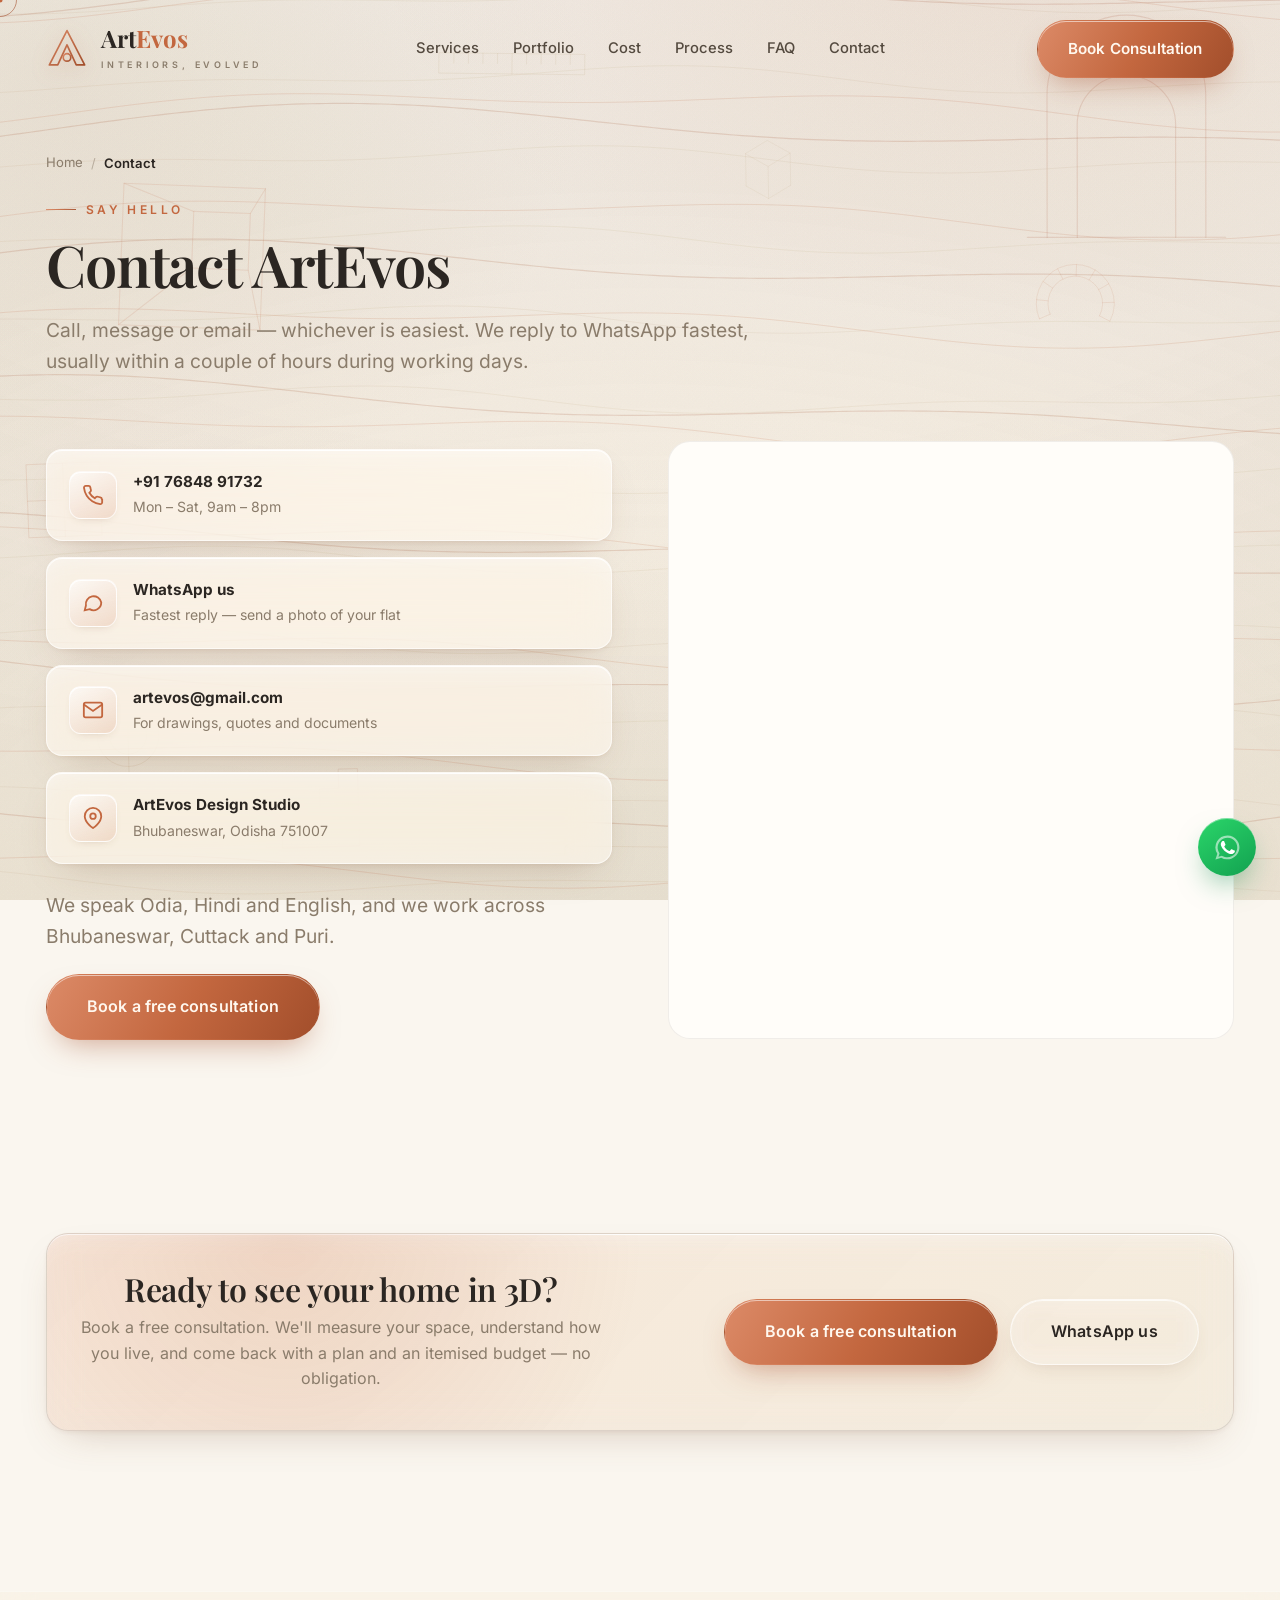
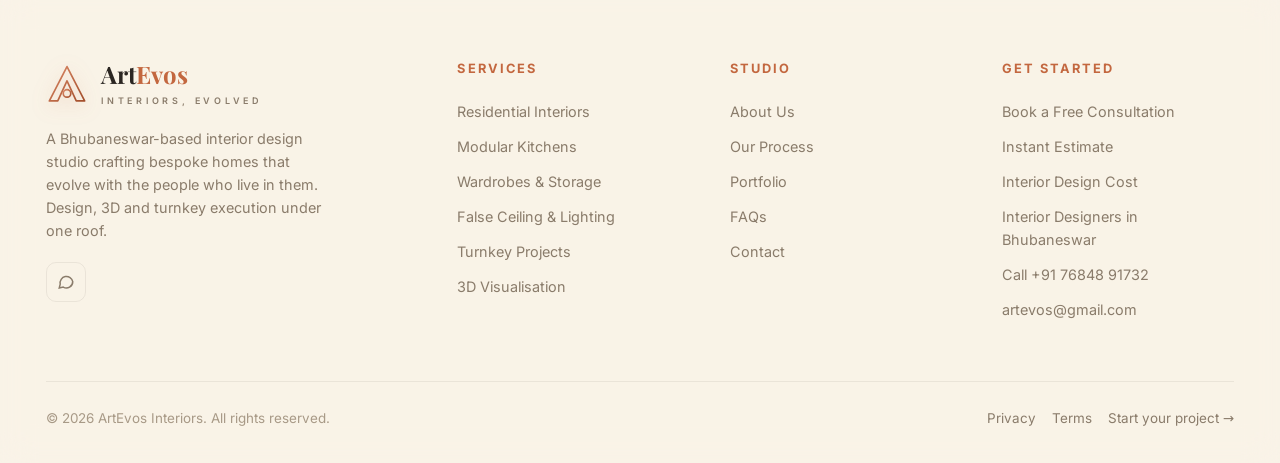
==== contact/index.html @ 8aae6be0 "ArtEvos website: launch-ready static site Co-Authored-By: Claude Opus 5.5 <noreply@anthropic.com>  C" ====
<!DOCTYPE html>
<html lang="en-IN">
<head>
<meta charset="UTF-8">
<meta name="viewport" content="width=device-width, initial-scale=1, viewport-fit=cover">
<meta http-equiv="Content-Security-Policy" content="default-src 'self'; base-uri 'none'; object-src 'none'; img-src 'self' data:; font-src 'self'; style-src 'self' 'unsafe-inline'; script-src 'self' 'sha256-GUVb+0FtruoTH02MF4sUEbDVp2tnsq3KjKb93J9aghs='; connect-src 'self' https:; frame-src https://www.openstreetmap.org; form-action 'self' https://wa.me; upgrade-insecure-requests;">
<meta name="referrer" content="strict-origin-when-cross-origin">
<title>Contact ArtEvos | Interior Designers in Bhubaneswar</title>
<meta name="description" content="Call +91 76848 91732, WhatsApp or email artevos@gmail.com. ArtEvos Interiors, Bhubaneswar — free consultation for home interiors.">
<link rel="canonical" href="https://artevos.in/contact/">
<meta name="robots" content="index,follow,max-image-preview:large,max-snippet:-1,max-video-preview:-1">
<meta name="theme-color" content="#faf6ef">
<meta name="author" content="ArtEvos Interiors">
<meta name="geo.region" content="IN-OR">
<meta name="geo.placename" content="Bhubaneswar">
<meta name="geo.position" content="20.2961;85.8245">
<meta name="ICBM" content="20.2961, 85.8245">
<meta property="og:type" content="website">
<meta property="og:site_name" content="ArtEvos Interiors">
<meta property="og:locale" content="en_IN">
<meta property="og:url" content="https://artevos.in/contact/">
<meta property="og:title" content="Contact ArtEvos Interiors">
<meta property="og:description" content="Call +91 76848 91732, WhatsApp or email artevos@gmail.com. ArtEvos Interiors, Bhubaneswar — free consultation for home interiors.">
<meta property="og:image" content="https://artevos.in/assets/img/og-artevos.jpg">
<meta property="og:image:width" content="1200">
<meta property="og:image:height" content="630">
<meta property="og:image:alt" content="ArtEvos Interiors — interior design in Bhubaneswar">
<meta name="twitter:card" content="summary_large_image">
<meta name="twitter:title" content="Contact ArtEvos Interiors">
<meta name="twitter:description" content="Call +91 76848 91732, WhatsApp or email artevos@gmail.com. ArtEvos Interiors, Bhubaneswar — free consultation for home interiors.">
<meta name="twitter:image" content="https://artevos.in/assets/img/og-artevos.jpg">
<link rel="icon" href="/favicon.ico" sizes="32x32">
<link rel="icon" href="/favicon.svg" type="image/svg+xml">
<link rel="apple-touch-icon" href="/apple-touch-icon.png">
<link rel="manifest" href="/manifest.webmanifest">
<meta name="apple-mobile-web-app-capable" content="yes">
<meta name="mobile-web-app-capable" content="yes">
<meta name="apple-mobile-web-app-title" content="ArtEvos">
<meta name="format-detection" content="telephone=no">
<link rel="preload" href="/assets/fonts/inter-var.woff2" as="font" type="font/woff2" crossorigin>
<link rel="preload" href="/assets/fonts/playfair-var.woff2" as="font" type="font/woff2" crossorigin>
<link rel="stylesheet" href="/assets/css/site.css">
<script type="application/ld+json">{"@context":"https://schema.org","@graph":[{"@type":["InteriorDesigner","LocalBusiness","HomeAndConstructionBusiness"],"@id":"https://artevos.in/#studio","name":"ArtEvos Interiors","alternateName":"ArtEvos","url":"https://artevos.in/","description":"Interior design studio in Bhubaneswar offering full-home residential design, modular kitchens, wardrobes, false ceiling and lighting, photoreal 3D visualisation and turnkey execution.","image":"https://artevos.in/assets/img/og-artevos.jpg","logo":"https://artevos.in/assets/img/icon-512.png","telephone":"+917684891732","email":"artevos@gmail.com","priceRange":"₹₹","currenciesAccepted":"INR","address":{"@type":"PostalAddress","addressLocality":"Bhubaneswar","addressRegion":"Odisha","postalCode":"751007","addressCountry":"IN"},"geo":{"@type":"GeoCoordinates","latitude":"20.2961","longitude":"85.8245"},"openingHoursSpecification":[{"@type":"OpeningHoursSpecification","dayOfWeek":["Monday","Tuesday","Wednesday","Thursday","Friday","Saturday"],"opens":"09:00","closes":"20:00"}],"areaServed":[{"@type":"City","name":"Bhubaneswar"},{"@type":"City","name":"Cuttack"},{"@type":"City","name":"Puri"},{"@type":"State","name":"Odisha"}],"knowsLanguage":["en","hi","or"],"hasOfferCatalog":{"@type":"OfferCatalog","name":"Interior design services","itemListElement":[{"@type":"Offer","itemOffered":{"@type":"Service","name":"Residential Interiors","url":"https://artevos.in/services/residential-interior-design/"}},{"@type":"Offer","itemOffered":{"@type":"Service","name":"Modular Kitchens","url":"https://artevos.in/services/modular-kitchen-design/"}},{"@type":"Offer","itemOffered":{"@type":"Service","name":"Wardrobes & Storage","url":"https://artevos.in/services/wardrobe-and-storage-design/"}},{"@type":"Offer","itemOffered":{"@type":"Service","name":"False Ceiling & Lighting","url":"https://artevos.in/services/false-ceiling-and-lighting/"}},{"@type":"Offer","itemOffered":{"@type":"Service","name":"Turnkey Projects","url":"https://artevos.in/services/turnkey-interior-projects/"}},{"@type":"Offer","itemOffered":{"@type":"Service","name":"3D Visualisation","url":"https://artevos.in/services/3d-interior-visualisation/"}}]}},{"@type":"WebSite","@id":"https://artevos.in/#website","url":"https://artevos.in/","name":"ArtEvos Interiors","inLanguage":"en-IN","publisher":{"@id":"https://artevos.in/#studio"}},{"@type":"BreadcrumbList","itemListElement":[{"@type":"ListItem","position":1,"name":"Home","item":"https://artevos.in/"},{"@type":"ListItem","position":2,"name":"Contact"}]},{"@type":"ContactPage","url":"https://artevos.in/contact/","about":{"@id":"https://artevos.in/#studio"}}]}</script>
</head>
<body>
<a class="skip-link" href="#main">Skip to content</a>
<div class="bg-field"></div>
<canvas class="bg-canvas" id="bgfx" aria-hidden="true"></canvas>
<div class="bg-grain"></div>
<div class="bg-vignette" aria-hidden="true"></div>

<div class="preload" id="preload">
  <svg class="mono" viewBox="0 0 100 100" fill="none" aria-hidden="true">
    <defs><linearGradient id="plg" x1="0" y1="0" x2="1" y2="1"><stop offset="0" stop-color="#dc8a67"/><stop offset="1" stop-color="#a24e2b"/></linearGradient></defs>
    <path d="M50 6 L92 88 H72 L50 40 L28 88 H8 Z" stroke="url(#plg)" stroke-width="3" stroke-linejoin="round"/>
    <circle cx="50" cy="70" r="9" stroke="url(#plg)" stroke-width="3"/>
  </svg>
  <div class="pl-word">ArtEvos</div>
</div>

<div class="progress" id="progress"></div>
<div class="cursor" id="cursor"></div>
<div class="cursor-dot" id="cursorDot"></div>

<header class="nav" id="nav">
  <div class="container nav-inner">
    <a href="/" class="brand" aria-label="ArtEvos Interiors — home">
      <svg class="mono" viewBox="0 0 100 100" fill="none" aria-hidden="true"><defs><linearGradient id="blg" x1="0" y1="0" x2="1" y2="1"><stop offset="0" stop-color="#dc8a67"/><stop offset="1" stop-color="#a24e2b"/></linearGradient></defs><path d="M50 6 L92 88 H72 L50 40 L28 88 H8 Z" stroke="url(#blg)" stroke-width="4" stroke-linejoin="round"/><circle cx="50" cy="70" r="9" stroke="url(#blg)" stroke-width="4"/></svg>
      <span><span class="brand-name">Art<b>Evos</b></span><span class="brand-sub">Interiors, Evolved</span></span>
    </a>
    <nav class="nav-links" aria-label="Primary"><a href="/#services">Services</a><a href="/#portfolio">Portfolio</a><a href="/interior-design-cost-in-bhubaneswar/">Cost</a><a href="/#process">Process</a><a href="/#faq">FAQ</a><a href="/contact/">Contact</a></nav>
    <div class="nav-cta">
      <a href="/#booking" class="btn btn-gold" data-cursor>Book Consultation</a>
      <button class="burger" id="burger" aria-label="Open menu" aria-controls="mobileMenu" aria-expanded="false"><span></span><span></span><span></span></button>
    </div>
  </div>
</header>

<div class="mobile-menu" id="mobileMenu" aria-hidden="true">
  <a href="/#services">Services</a><a href="/#portfolio">Portfolio</a><a href="/interior-design-cost-in-bhubaneswar/">Cost</a><a href="/#process">Process</a><a href="/#faq">FAQ</a><a href="/contact/">Contact</a>
  <a href="/#booking" class="btn btn-gold">Book Consultation</a>
</div>

<main id="main">
<section class="page-hero">
  <div class="container">
    <nav class="crumbs" aria-label="Breadcrumb"><a href="/">Home</a><span class="sep" aria-hidden="true">/</span><span aria-current="page">Contact</span></nav>
    <span class="eyebrow">Say hello</span>
    <h1>Contact ArtEvos</h1>
    <p class="lead">Call, message or email — whichever is easiest. We reply to WhatsApp fastest, usually within a couple of hours during working days.</p>
  </div>
</section>

<section class="section" style="padding-top:10px"><div class="container">
  <div class="contact-grid">
    <div>
      <div class="contact-cards">
        <a class="contact-card" href="tel:+917684891732"><span class="ci"><svg width="22" height="22" viewBox="0 0 24 24" fill="none" stroke="currentColor" stroke-width="2"><path d="M22 16.9v3a2 2 0 0 1-2.2 2 19.8 19.8 0 0 1-8.6-3 19.5 19.5 0 0 1-6-6 19.8 19.8 0 0 1-3-8.6A2 2 0 0 1 4.1 2h3a2 2 0 0 1 2 1.7c.1.9.3 1.8.6 2.6a2 2 0 0 1-.5 2.1L8 9.6a16 16 0 0 0 6 6l1.2-1.2a2 2 0 0 1 2.1-.5c.8.3 1.7.5 2.6.6a2 2 0 0 1 1.7 2z"/></svg></span><div><b>+91 76848 91732</b><span>Mon &ndash; Sat, 9am &ndash; 8pm</span></div></a>
        <a class="contact-card" href="https://wa.me/917656850169" target="_blank" rel="noopener noreferrer"><span class="ci"><svg width="22" height="22" viewBox="0 0 24 24" fill="none" stroke="currentColor" stroke-width="2"><path d="M21 11.5a8.4 8.4 0 0 1-12.7 7.2L3 20l1.3-5.2A8.4 8.4 0 1 1 21 11.5z"/></svg></span><div><b>WhatsApp us</b><span>Fastest reply &mdash; send a photo of your flat</span></div></a>
        <a class="contact-card" href="mailto:artevos@gmail.com"><span class="ci"><svg width="22" height="22" viewBox="0 0 24 24" fill="none" stroke="currentColor" stroke-width="2"><rect x="2" y="4" width="20" height="16" rx="2"/><path d="M22 6l-10 7L2 6"/></svg></span><div><b>artevos@gmail.com</b><span>For drawings, quotes and documents</span></div></a>
        <div class="contact-card"><span class="ci"><svg width="22" height="22" viewBox="0 0 24 24" fill="none" stroke="currentColor" stroke-width="2"><path d="M21 10c0 7-9 13-9 13s-9-6-9-13a9 9 0 0 1 18 0z"/><circle cx="12" cy="10" r="3"/></svg></span><div><b>ArtEvos Design Studio</b><span>Bhubaneswar, Odisha 751007</span></div></div>
      </div>
      <p class="lead" style="margin-top:26px">We speak Odia, Hindi and English, and we work across Bhubaneswar, Cuttack and Puri.</p>
      <div class="hero-actions" style="margin-top:22px">
        <a href="/#booking" class="btn btn-gold btn-lg" data-cursor>Book a free consultation</a>
      </div>
    </div>
    <div class="map-frame">
      <iframe title="ArtEvos studio location in Bhubaneswar" src="https://www.openstreetmap.org/export/embed.html?bbox=85.78%2C20.26%2C85.88%2C20.34&amp;layer=mapnik" loading="lazy" referrerpolicy="no-referrer" allowfullscreen></iframe>
    </div>
  </div>
</div></section>
<section class="section" style="padding-top:10px"><div class="container"><div class="cta-band">
      <div><h2>Ready to see your home in 3D?</h2><p>Book a free consultation. We'll measure your space, understand how you live, and come back with a plan and an itemised budget — no obligation.</p></div>
      <div class="cta-actions">
        <a href="/#booking" class="btn btn-gold btn-lg">Book a free consultation</a>
        <a href="https://wa.me/917656850169" class="btn btn-ghost btn-lg" target="_blank" rel="noopener noreferrer">WhatsApp us</a>
      </div></div></div></section>
</main>
<footer>
  <div class="container">
    <div class="foot-grid">
      <div class="foot-brand">
        <a href="/" class="brand">
          <svg class="mono" viewBox="0 0 100 100" fill="none" aria-hidden="true"><defs><linearGradient id="flg" x1="0" y1="0" x2="1" y2="1"><stop offset="0" stop-color="#dc8a67"/><stop offset="1" stop-color="#a24e2b"/></linearGradient></defs><path d="M50 6 L92 88 H72 L50 40 L28 88 H8 Z" stroke="url(#flg)" stroke-width="4" stroke-linejoin="round"/><circle cx="50" cy="70" r="9" stroke="url(#flg)" stroke-width="4"/></svg>
          <span><span class="brand-name">Art<b>Evos</b></span><span class="brand-sub">Interiors, Evolved</span></span>
        </a>
        <p>A Bhubaneswar-based interior design studio crafting bespoke homes that evolve with the people who live in them. Design, 3D and turnkey execution under one roof.</p>
        <div class="socials"><a href="https://wa.me/917656850169" target="_blank" rel="noopener noreferrer" aria-label="Chat with ArtEvos on WhatsApp"><svg width="18" height="18" viewBox="0 0 24 24" fill="none" stroke="currentColor" stroke-width="2"><path d="M21 11.5a8.4 8.4 0 0 1-12.7 7.2L3 20l1.3-5.2A8.4 8.4 0 1 1 21 11.5z"/></svg></a></div>
      </div>
      <div class="foot-col">
        <h4>Services</h4>
        <a href="/services/residential-interior-design/">Residential Interiors</a><a href="/services/modular-kitchen-design/">Modular Kitchens</a><a href="/services/wardrobe-and-storage-design/">Wardrobes & Storage</a><a href="/services/false-ceiling-and-lighting/">False Ceiling & Lighting</a><a href="/services/turnkey-interior-projects/">Turnkey Projects</a><a href="/services/3d-interior-visualisation/">3D Visualisation</a>
      </div>
      <div class="foot-col">
        <h4>Studio</h4>
        <a href="/#about">About Us</a>
        <a href="/#process">Our Process</a>
        <a href="/#portfolio">Portfolio</a>
        <a href="/#faq">FAQs</a>
        <a href="/contact/">Contact</a>
      </div>
      <div class="foot-col">
        <h4>Get Started</h4>
        <a href="/#booking">Book a Free Consultation</a>
        <a href="/#estimate">Instant Estimate</a>
        <a href="/interior-design-cost-in-bhubaneswar/">Interior Design Cost</a>
        <a href="/interior-designers-in-bhubaneswar/">Interior Designers in Bhubaneswar</a>
        <a href="tel:+917684891732">Call +91 76848 91732</a>
        <a href="mailto:artevos@gmail.com">artevos@gmail.com</a>
      </div>
    </div>
    <div class="foot-bottom">
      <span>&copy; 2026 ArtEvos Interiors. All rights reserved.</span>
      <span class="foot-legal"><a href="/privacy/">Privacy</a><a href="/terms/">Terms</a><a href="/#booking">Start your project &rarr;</a></span>
    </div>
  </div>
</footer>

<a class="wa-fab" id="waFab" href="https://wa.me/917656850169" target="_blank" rel="noopener noreferrer" aria-label="Chat with ArtEvos on WhatsApp">
  <span class="wa-ic"><svg viewBox="0 0 24 24" fill="currentColor" aria-hidden="true"><path d="M17.5 14.4c-.3-.15-1.7-.84-1.96-.94-.26-.1-.45-.15-.64.15-.19.29-.74.94-.9 1.13-.17.19-.33.21-.62.07-.29-.15-1.22-.45-2.33-1.44-.86-.77-1.44-1.72-1.6-2-.17-.29-.02-.45.13-.6.13-.13.29-.33.43-.5.15-.17.19-.29.29-.48.1-.19.05-.36-.02-.5-.07-.15-.64-1.55-.88-2.12-.23-.56-.47-.48-.64-.49l-.55-.01c-.19 0-.5.07-.76.36-.26.29-1 .98-1 2.38s1.02 2.76 1.17 2.95c.15.19 2.02 3.08 4.9 4.32.68.29 1.22.47 1.63.6.69.22 1.31.19 1.8.11.55-.08 1.7-.69 1.94-1.36.24-.67.24-1.24.17-1.36-.07-.12-.26-.19-.55-.34z"/><path d="M12 2a9.9 9.9 0 0 0-8.4 15.2L2 22l4.9-1.6A9.9 9.9 0 1 0 12 2zm0 18.1c-1.5 0-3-.4-4.3-1.16l-.3-.18-2.9.95.95-2.83-.2-.32A8.1 8.1 0 1 1 12 20.1z" opacity=".55"/></svg></span>
  <span class="wa-lb">Chat with us</span>
</a>

<button class="to-top" id="toTop" aria-label="Back to top">
  <svg width="18" height="18" viewBox="0 0 24 24" fill="none" stroke="currentColor" stroke-width="2.4"><path d="M12 19V5M5 12l7-7 7 7"/></svg>
</button>

<nav class="mobile-actions" id="mobileActions" aria-label="Quick actions">
  <a href="tel:+917684891732" class="ma-call"><svg viewBox="0 0 24 24" fill="none" stroke="currentColor" stroke-width="2"><path d="M22 16.9v3a2 2 0 0 1-2.2 2 19.8 19.8 0 0 1-8.6-3 19.5 19.5 0 0 1-6-6 19.8 19.8 0 0 1-3-8.6A2 2 0 0 1 4.1 2h3a2 2 0 0 1 2 1.7c.1.9.3 1.8.6 2.6a2 2 0 0 1-.5 2.1L8 9.6a16 16 0 0 0 6 6l1.2-1.2a2 2 0 0 1 2.1-.5c.8.3 1.7.5 2.6.6a2 2 0 0 1 1.7 2z"/></svg>Call</a>
  <a href="https://wa.me/917656850169" class="ma-wa" target="_blank" rel="noopener noreferrer"><svg viewBox="0 0 24 24" fill="none" stroke="currentColor" stroke-width="2"><path d="M21 11.5a8.4 8.4 0 0 1-12.7 7.2L3 20l1.3-5.2A8.4 8.4 0 1 1 21 11.5z"/></svg>WhatsApp</a>
  <a href="/#booking" class="ma-book"><svg viewBox="0 0 24 24" fill="none" stroke="currentColor" stroke-width="2"><path d="M8 2v4M16 2v4M3 10h18M5 6h14a2 2 0 0 1 2 2v12a2 2 0 0 1-2 2H5a2 2 0 0 1-2-2V8a2 2 0 0 1 2-2z"/></svg>Book free visit</a>
</nav>

<script src="/assets/js/site.js" defer></script>
</body>
</html>
---- assets/css/site.css ----
/* ============================================================
   ArtEvos — Interior Design Studio
   Single-file site · Creative 3D design system
   ============================================================ */

/* ---------- Tokens ---------- */
:root{
  --bg:#faf6ef;
  --bg-2:#f4ece0;
  --surface:#fffdf9;
  --surface-2:#f7efe2;
  --surface-3:#efe3d1;
  --ink:#2b2622;
  --text:#544a3f;
  --muted:#8a7c6b;
  --muted-2:#a89a87;
  --clay:#c3673f;
  --clay-deep:#a24e2b;
  --clay-soft:#dc8a67;
  --brass:#b0915f;
  --brass-2:#c9ad82;
  --sage:#8f9e7f;
  --ivory:#fffaf2;
  --line:rgba(43,38,34,.12);
  --line-2:rgba(43,38,34,.07);
  --glass:rgba(255,251,244,.72);
  --shadow:0 26px 54px -22px rgba(120,78,50,.26);
  --shadow-sm:0 10px 26px -12px rgba(120,78,50,.20);
  --radius:22px;
  --radius-sm:14px;
  --maxw:1240px;
  --ease:cubic-bezier(.22,.61,.36,1);
  --accent-grad:linear-gradient(120deg,#dc8a67 0%,#c3673f 52%,#a24e2b 100%);
  --brass-grad:linear-gradient(120deg,#cbb083,#b0915f);
  --gold:var(--clay);
  --gold-2:var(--clay-deep);
  --gold-deep:var(--brass);
  --cream:var(--ink);
  --gold-grad:var(--accent-grad);
}

*{box-sizing:border-box;margin:0;padding:0}
html{scroll-behavior:smooth;-webkit-text-size-adjust:100%}
body{
  background:var(--bg);
  color:var(--text);
  font-family:'Inter',system-ui,-apple-system,sans-serif;
  line-height:1.6;
  overflow-x:hidden;
  font-weight:400;
  -webkit-font-smoothing:antialiased;
  cursor:auto;
}
body.menu-open{overflow:hidden;overscroll-behavior:none}
::selection{background:rgba(195,103,63,.22);color:var(--ink)}
img{max-width:100%;display:block}
a{color:inherit;text-decoration:none}
button,input,select,textarea{font-family:inherit;font-size:inherit;color:inherit}
button,a,.home-card,.opt-pill,.chip,.room-top,.est-type,.est-tier{touch-action:manipulation;-webkit-tap-highlight-color:transparent}
:focus-visible{outline:3px solid rgba(195,103,63,.42);outline-offset:3px}

/* ---------- Background field ---------- */
.bg-field{position:fixed;inset:0;z-index:-3;background:
  radial-gradient(1100px 700px at 80% -10%,rgba(195,103,63,.10),transparent 60%),
  radial-gradient(950px 800px at 5% 10%,rgba(176,145,95,.11),transparent 55%),
  radial-gradient(900px 900px at 50% 120%,rgba(143,158,127,.06),transparent 60%),
  linear-gradient(180deg,#faf6ef,#f6efe4 45%,#f2eadb);
}
.bg-grain{position:fixed;inset:0;z-index:-1;pointer-events:none;opacity:.03;mix-blend-mode:multiply;
  background-image:url("data:image/svg+xml,%3Csvg xmlns='http://www.w3.org/2000/svg' width='140' height='140'%3E%3Cfilter id='n'%3E%3CfeTurbulence type='fractalNoise' baseFrequency='.9' numOctaves='3'/%3E%3C/filter%3E%3Crect width='100%25' height='100%25' filter='url(%23n)'/%3E%3C/svg%3E");}
.bg-canvas{position:fixed;inset:0;width:100%;height:100%;z-index:-2;pointer-events:none}
.bg-vignette{position:fixed;inset:0;z-index:-1;pointer-events:none;background:radial-gradient(120% 90% at 50% 0%,transparent 55%,rgba(90,60,40,.05) 100%),radial-gradient(100% 100% at 50% 120%,transparent 60%,rgba(90,60,40,.06) 100%)}

/* ---------- Layout ---------- */
.container{width:100%;max-width:var(--maxw);margin:0 auto;padding:0 26px}
section{position:relative}
.section{padding:clamp(70px,10vw,140px) 0}
.center{text-align:center}

.eyebrow{
  display:inline-flex;align-items:center;gap:10px;
  font-size:12px;font-weight:600;letter-spacing:.28em;text-transform:uppercase;
  color:var(--gold);margin-bottom:22px;
}
.eyebrow::before{content:"";width:30px;height:1px;background:var(--gold-grad);opacity:.9}
.eyebrow.mx{margin-left:auto;margin-right:auto}
.eyebrow.center::before{display:none}

h1,h2,h3,h4{font-family:'Playfair Display',Georgia,serif;font-weight:600;line-height:1.08;color:var(--cream);letter-spacing:-.01em}
.h-display{font-size:clamp(2.7rem,7vw,5.5rem);font-weight:700;line-height:1.02}
.h-2{font-size:clamp(2rem,4.4vw,3.4rem)}
.h-3{font-size:clamp(1.4rem,2.5vw,2rem)}
.lead{font-size:clamp(1.02rem,1.5vw,1.22rem);color:var(--muted);max-width:60ch}
.italic{font-style:italic}
.gold-text{background:var(--gold-grad);-webkit-background-clip:text;background-clip:text;color:transparent}
.sec-head{max-width:720px}
.sec-head.center{margin:0 auto}

/* ---------- Buttons ---------- */
.btn{
  --pad:16px 30px;
  display:inline-flex;align-items:center;justify-content:center;gap:11px;
  padding:var(--pad);border-radius:100px;border:1px solid transparent;
  font-weight:600;font-size:.95rem;letter-spacing:.01em;cursor:pointer;
  position:relative;transition:transform .5s var(--ease),box-shadow .5s var(--ease),background .4s,color .4s;
  will-change:transform;text-align:center;
}
.btn svg{width:17px;height:17px}
.btn-gold{background:var(--accent-grad);color:#fff8ef;box-shadow:0 14px 30px -12px rgba(162,78,43,.45)}
.btn-gold:hover{transform:translateY(-3px);box-shadow:0 20px 40px -12px rgba(162,78,43,.62)}
.btn-ghost{background:rgba(43,38,34,.02);border-color:var(--line);color:var(--ink)}
.btn-ghost:hover{border-color:var(--clay);background:rgba(195,103,63,.08);transform:translateY(-3px)}
.btn-lg{--pad:19px 40px;font-size:1rem}
.btn-block{display:flex;width:100%}

/* ---------- Preloader ---------- */
.preload{position:fixed;inset:0;z-index:9999;background:var(--bg);display:grid;place-items:center;transition:opacity .8s ease,visibility .8s}
.preload.done{opacity:0;visibility:hidden}
.preload .mono{width:76px;height:76px;animation:spin 3.4s linear infinite}
.preload .pl-word{margin-top:22px;font-family:'Playfair Display',serif;letter-spacing:.5em;text-transform:uppercase;font-size:.8rem;color:var(--clay);padding-left:.5em;opacity:.9;animation:pulse 1.8s ease-in-out infinite}
@keyframes spin{to{transform:rotate(360deg)}}
@keyframes pulse{50%{opacity:.35}}

/* ---------- Scroll progress + cursor ---------- */
.progress{position:fixed;top:0;left:0;height:3px;width:0;z-index:1000;background:var(--accent-grad);box-shadow:0 0 14px rgba(195,103,63,.45)}
.cursor,.cursor-dot{position:fixed;top:0;left:0;border-radius:50%;pointer-events:none;z-index:9998;transform:translate(-50%,-50%)}
.cursor{width:34px;height:34px;border:1.5px solid rgba(163,78,43,.55);transition:width .3s,height .3s,background .3s}
.cursor-dot{width:5px;height:5px;background:var(--clay)}
.cursor.grow{width:58px;height:58px;background:rgba(195,103,63,.09);border-color:rgba(163,78,43,.35)}
@media (hover:none){.cursor,.cursor-dot{display:none}}

/* ---------- Navbar ---------- */
.nav{position:fixed;top:0;left:0;width:100%;z-index:900;transition:all .5s var(--ease);padding:20px 0}
.nav.scrolled{padding:12px 0;background:rgba(250,246,239,.82);backdrop-filter:blur(18px) saturate(1.1);border-bottom:1px solid var(--line-2);box-shadow:var(--shadow-sm)}
.nav-inner{display:flex;align-items:center;justify-content:space-between;gap:24px}
.brand{display:flex;align-items:center;gap:13px;z-index:2}
.brand .mono{width:42px;height:42px;flex:none;filter:drop-shadow(0 4px 10px rgba(195,103,63,.28))}
.brand-name{font-family:'Playfair Display',serif;font-size:1.5rem;font-weight:700;color:var(--cream);line-height:1}
.brand-name b{color:var(--gold)}
.brand-sub{display:block;font-family:'Inter';font-size:9px;letter-spacing:.42em;text-transform:uppercase;color:var(--muted);margin-top:3px;font-weight:600}
.nav-links{display:flex;align-items:center;gap:34px}
.nav-links a{font-size:.92rem;font-weight:500;color:var(--text);position:relative;padding:4px 0;transition:color .3s}
.nav-links a::after{content:"";position:absolute;left:0;bottom:-2px;width:0;height:1.5px;background:var(--gold-grad);transition:width .4s var(--ease)}
.nav-links a:hover{color:var(--gold-2)}
.nav-links a:hover::after{width:100%}
.nav-cta{display:flex;align-items:center;gap:14px}
.burger{display:none;flex-direction:column;gap:5px;width:44px;height:44px;border:1px solid var(--line);border-radius:12px;background:rgba(43,38,34,.03);cursor:pointer;align-items:center;justify-content:center}
.burger span{width:20px;height:2px;background:var(--cream);transition:.3s}
.burger.open span:nth-child(1){transform:translateY(7px) rotate(45deg)}
.burger.open span:nth-child(2){opacity:0}
.burger.open span:nth-child(3){transform:translateY(-7px) rotate(-45deg)}

.mobile-menu{position:fixed;inset:0;z-index:850;background:rgba(250,246,239,.97);backdrop-filter:blur(20px);display:flex;flex-direction:column;align-items:center;justify-content:center;gap:8px;opacity:0;visibility:hidden;overflow-y:auto;padding:max(88px,calc(68px + env(safe-area-inset-top))) 18px max(28px,env(safe-area-inset-bottom));transition:opacity .5s,visibility .5s}
.mobile-menu.open{opacity:1;visibility:visible}
.mobile-menu a{font-family:'Playfair Display',serif;font-size:2rem;color:var(--cream);padding:10px;opacity:0;transform:translateY(20px);transition:opacity .5s,transform .5s,color .3s}
.mobile-menu.open a{opacity:1;transform:none}
.mobile-menu a:hover{color:var(--gold)}
.mobile-menu .btn{margin-top:24px}

/* ---------- Hero ---------- */
.hero{min-height:100vh;display:flex;align-items:center;position:relative;padding:120px 0 60px;overflow:hidden}
.hero-orb{position:absolute;border-radius:50%;filter:blur(72px);opacity:.6;z-index:0;pointer-events:none}
.orb-1{width:440px;height:440px;background:radial-gradient(circle,rgba(195,103,63,.26),transparent 68%);top:-130px;right:-70px;animation:float1 14s ease-in-out infinite}
.orb-2{width:380px;height:380px;background:radial-gradient(circle,rgba(176,145,95,.22),transparent 68%);bottom:-120px;left:-80px;animation:float2 18s ease-in-out infinite}
@keyframes float1{50%{transform:translate(-40px,40px) scale(1.1)}}
@keyframes float2{50%{transform:translate(50px,-30px) scale(1.08)}}
.hero-inner{position:relative;z-index:3;display:grid;grid-template-columns:1.15fr .85fr;gap:50px;align-items:center;width:100%}
.hero-copy{max-width:640px}
.hero-badge{display:inline-flex;align-items:center;gap:10px;padding:8px 16px 8px 10px;border:1px solid var(--line);border-radius:100px;background:var(--glass);backdrop-filter:blur(10px);font-size:.8rem;color:var(--muted);margin-bottom:26px}
.hero-badge b{color:var(--cream);font-weight:600}
.hero-badge .dot{width:8px;height:8px;border-radius:50%;background:var(--sage);box-shadow:0 0 10px var(--sage)}
.hero h1{margin-bottom:24px}
.hero h1 .line{display:block;overflow:hidden}
.hero h1 .line>span{display:block;transform:translateY(110%);animation:rise .9s var(--ease) forwards}
.hero h1 .line:nth-child(2)>span{animation-delay:.12s}
.hero h1 .line:nth-child(3)>span{animation-delay:.24s}
@keyframes rise{to{transform:none}}
.hero-lead{margin-bottom:36px;font-size:1.12rem;animation:fadeUp 1s .5s both}
.hero-actions{display:flex;gap:16px;flex-wrap:wrap;animation:fadeUp 1s .7s both}
.hero-trust{margin-top:42px;display:flex;gap:34px;flex-wrap:wrap;animation:fadeUp 1s .9s both}
.hero-trust .t{display:flex;flex-direction:column}
.hero-trust .t b{font-family:'Playfair Display',serif;font-size:1.8rem;color:var(--gold-2);line-height:1}
.hero-trust .t span{font-size:.8rem;color:var(--muted);margin-top:4px}
@keyframes fadeUp{from{opacity:0;transform:translateY(26px)}to{opacity:1;transform:none}}

/* Hero 3D moodboard */
.moodboard{position:relative;height:540px;perspective:1500px;transform-style:preserve-3d}
@keyframes floatY{50%{transform:translateY(-16px)}}
.mb-card{position:absolute;border-radius:18px;overflow:hidden;background:#efe3d1;border:7px solid #fffdf9;box-shadow:var(--shadow);transform-style:preserve-3d;will-change:transform}
.mb-card img{width:100%;height:100%;object-fit:cover;display:block}
.mb-main{width:300px;height:380px;top:46px;left:64px;z-index:3;animation:floatY 7s ease-in-out infinite}
.mb-sec{width:176px;height:214px;top:2px;right:8px;z-index:4;animation:floatY 6s ease-in-out infinite .7s}
.mb-cap{position:absolute;left:12px;right:12px;bottom:12px;padding:9px 13px;border-radius:11px;background:rgba(255,251,244,.85);backdrop-filter:blur(8px);color:var(--ink);font-size:.76rem;font-weight:600;box-shadow:var(--shadow-sm)}
/* material palette card */
.mb-palette{position:absolute;bottom:22px;left:-6px;z-index:6;background:var(--glass);backdrop-filter:blur(13px);border:1px solid var(--line);border-radius:16px;padding:15px 17px;box-shadow:var(--shadow);animation:floatY 8s ease-in-out infinite .3s}
.mb-sw-row{display:flex;gap:9px;margin-bottom:9px}
.sw{width:30px;height:30px;border-radius:50%;border:2.5px solid #fffdf9;box-shadow:inset 0 -3px 6px rgba(0,0,0,.16),0 3px 7px rgba(120,78,50,.26)}
.sw-wood{background:repeating-linear-gradient(56deg,#8a5a34 0 3px,#754929 3px 6px)}
.sw-marble{background:radial-gradient(circle at 32% 28%,#fff,#e6dfd2);position:relative;overflow:hidden}
.sw-marble::after{content:"";position:absolute;inset:0;background:linear-gradient(118deg,transparent 38%,rgba(150,138,120,.55) 41%,transparent 45%,transparent 58%,rgba(150,138,120,.4) 62%,transparent 66%)}
.sw-clay{background:linear-gradient(140deg,#d5794f,#b0552e)}
.sw-brass{background:linear-gradient(140deg,#cdb083,#a88e5b)}
.sw-sage{background:linear-gradient(140deg,#9dab8b,#7d8d6c)}
.mb-palette em{font-style:normal;font-size:.68rem;font-weight:700;letter-spacing:.16em;text-transform:uppercase;color:var(--muted)}
/* floating paint chip */
.mb-chip{position:absolute;z-index:7;display:flex;align-items:center;gap:9px;background:var(--surface);border:1px solid var(--line);border-radius:100px;padding:7px 15px 7px 7px;font-size:.76rem;font-weight:600;color:var(--ink);box-shadow:var(--shadow-sm)}
.mb-chip .dot{width:20px;height:20px;border-radius:50%;border:2.5px solid #fffdf9;box-shadow:0 1px 3px rgba(0,0,0,.22)}
.mb-chip-1{top:150px;right:-10px}
/* fabric/material swatch */
.mb-swatch{position:absolute;width:78px;height:78px;border-radius:15px;border:6px solid #fffdf9;box-shadow:var(--shadow);z-index:2}
.mb-swatch-1{bottom:128px;right:54px;background:
  repeating-linear-gradient(45deg,rgba(163,84,47,.16) 0 6px,transparent 6px 12px),
  repeating-linear-gradient(-45deg,rgba(163,84,47,.12) 0 6px,transparent 6px 12px),
  linear-gradient(135deg,#eaddc7,#dcc9ad)}
/* moodboard badge */
.mb-badge{position:absolute;top:-4px;left:-8px;z-index:7;display:flex;align-items:center;gap:11px;background:var(--glass);backdrop-filter:blur(13px);border:1px solid var(--line);border-radius:15px;padding:11px 15px;box-shadow:var(--shadow);animation:floatY 6.5s ease-in-out infinite}
.mb-badge .ico{width:36px;height:36px;border-radius:10px;background:var(--accent-grad);display:grid;place-items:center;color:#fff8ef;flex:none}
.mb-badge b{display:block;color:var(--ink);font-size:.86rem}
.mb-badge span{font-size:.72rem;color:var(--muted)}

.scroll-cue{position:absolute;bottom:28px;left:50%;transform:translateX(-50%);z-index:5;display:flex;flex-direction:column;align-items:center;gap:10px;color:var(--muted);font-size:.72rem;letter-spacing:.25em;text-transform:uppercase}
.scroll-cue .mouse{width:24px;height:38px;border:1.5px solid var(--line);border-radius:14px;position:relative}
.scroll-cue .mouse::after{content:"";position:absolute;top:7px;left:50%;transform:translateX(-50%);width:4px;height:8px;border-radius:2px;background:var(--gold);animation:scrolldot 1.8s infinite}
@keyframes scrolldot{0%{opacity:0;transform:translate(-50%,0)}30%{opacity:1}60%{opacity:1;transform:translate(-50%,12px)}100%{opacity:0;transform:translate(-50%,12px)}}

/* ---------- Marquee ---------- */
.marquee{border-top:1px solid var(--line-2);border-bottom:1px solid var(--line-2);padding:26px 0;overflow:hidden;background:var(--surface-2);position:relative}
.marquee-track{display:flex;gap:56px;white-space:nowrap;width:max-content;animation:scrollx 32s linear infinite}
.marquee-item{display:inline-flex;align-items:center;gap:16px;font-family:'Playfair Display',serif;font-size:1.5rem;color:var(--muted);font-style:italic}
.marquee-item svg{width:20px;height:20px;color:var(--gold)}
@keyframes scrollx{to{transform:translateX(-50%)}}

/* ---------- Reveal ---------- */
.reveal{opacity:0;transform:translateY(40px);transition:opacity .9s var(--ease),transform .9s var(--ease)}
.reveal.in{opacity:1;transform:none}
.reveal[data-d="1"]{transition-delay:.1s}
.reveal[data-d="2"]{transition-delay:.2s}
.reveal[data-d="3"]{transition-delay:.3s}
.reveal[data-d="4"]{transition-delay:.4s}
.reveal[data-d="5"]{transition-delay:.5s}

/* ---------- Stats / About ---------- */
.about-grid{display:grid;grid-template-columns:1fr 1fr;gap:64px;align-items:center}
.about-media{position:relative;perspective:1200px}
.about-media .frame{border-radius:var(--radius);overflow:hidden;border:1px solid var(--line);box-shadow:var(--shadow);transform:rotateY(-6deg) rotateX(2deg);transition:transform .8s var(--ease)}
.about-media:hover .frame{transform:rotateY(0) rotateX(0)}
.about-media .frame img{width:100%;aspect-ratio:4/5;object-fit:cover}
.about-badge{position:absolute;bottom:-26px;right:-16px;background:var(--surface);border:1px solid var(--line);border-radius:18px;padding:20px 24px;box-shadow:var(--shadow)}
.about-badge b{font-family:'Playfair Display',serif;font-size:2.4rem;color:var(--gold-2);display:block;line-height:1}
.about-badge span{font-size:.82rem;color:var(--muted)}
.about-copy p{color:var(--muted);margin:18px 0}
.mini-feats{display:grid;grid-template-columns:1fr 1fr;gap:18px;margin-top:30px}
.mini-feat{display:flex;gap:14px;align-items:flex-start}
.mini-feat .mi{width:44px;height:44px;flex:none;border-radius:12px;background:rgba(195,103,63,.10);border:1px solid var(--line);display:grid;place-items:center;color:var(--clay)}
.mini-feat b{color:var(--cream);font-size:.98rem;display:block}
.mini-feat span{font-size:.84rem;color:var(--muted)}

.stats{display:grid;grid-template-columns:repeat(4,1fr);gap:24px;margin-top:60px}
.stat{text-align:center;padding:34px 18px;border-radius:var(--radius-sm);background:linear-gradient(180deg,rgba(176,145,95,.08),transparent);border:1px solid var(--line-2)}
.stat b{font-family:'Playfair Display',serif;font-size:clamp(2.2rem,4vw,3.2rem);color:var(--gold-2);display:block;line-height:1}
.stat span{font-size:.86rem;color:var(--muted);margin-top:8px;display:block;letter-spacing:.02em}

/* ---------- Cards grid (tilt) ---------- */
.grid-3{display:grid;grid-template-columns:repeat(3,1fr);gap:26px}
.grid-2{display:grid;grid-template-columns:repeat(2,1fr);gap:26px}
.tilt{transform-style:preserve-3d;will-change:transform;transition:transform .3s var(--ease)}
.svc{position:relative;padding:38px 32px;border-radius:var(--radius);background:linear-gradient(165deg,var(--surface-2),var(--surface));border:1px solid var(--line-2);overflow:hidden;transition:border-color .5s,box-shadow .5s}
.svc::before{content:"";position:absolute;inset:0;background:radial-gradient(400px circle at var(--mx,50%) var(--my,0%),rgba(195,103,63,.10),transparent 60%);opacity:0;transition:opacity .5s;pointer-events:none}
.svc:hover{border-color:var(--line);box-shadow:var(--shadow)}
.svc:hover::before{opacity:1}
.svc .svc-ico{width:60px;height:60px;border-radius:16px;background:linear-gradient(145deg,rgba(195,103,63,.16),rgba(176,145,95,.12));border:1px solid var(--line);display:grid;place-items:center;color:var(--clay);margin-bottom:24px;transform:translateZ(40px)}
.svc .svc-ico svg{width:28px;height:28px}
.svc h3{margin-bottom:12px;transform:translateZ(28px)}
.svc p{color:var(--muted);font-size:.94rem;transform:translateZ(18px)}
.svc .svc-num{position:absolute;top:26px;right:30px;font-family:'Playfair Display',serif;font-size:1rem;color:var(--muted-2)}
.svc .svc-link{margin-top:20px;padding:0;border:0;background:none;cursor:pointer;display:inline-flex;align-items:center;gap:8px;color:var(--gold);font-size:.86rem;font-weight:600;transform:translateZ(24px);position:relative;z-index:2}
.svc .svc-link svg{transition:transform .3s var(--ease)}
.svc .svc-link:hover svg,.svc .svc-link:focus-visible svg{transform:translateX(4px)}

/* ---------- Service detail modal ---------- */
body.service-open{overflow:hidden;overscroll-behavior:none}
.service-modal{position:fixed;inset:0;z-index:1200;display:grid;place-items:center;padding:24px;opacity:0;visibility:hidden;transition:opacity .35s,visibility .35s}
.service-modal.open{opacity:1;visibility:visible}
.service-modal-bg{position:absolute;inset:0;background:rgba(35,27,21,.7);-webkit-backdrop-filter:blur(12px);backdrop-filter:blur(12px)}
.service-dialog{position:relative;width:min(940px,100%);max-height:min(720px,calc(100dvh - 48px));overflow:auto;border-radius:26px;background:var(--surface);border:1px solid rgba(255,255,255,.72);box-shadow:0 38px 100px -30px rgba(43,38,34,.65);transform:translateY(24px) scale(.98);transition:transform .4s var(--ease)}
.service-modal.open .service-dialog{transform:none}
.service-close{position:absolute;top:16px;right:16px;z-index:3;width:46px;height:46px;border-radius:50%;border:1px solid rgba(255,255,255,.7);background:rgba(255,253,249,.9);display:grid;place-items:center;cursor:pointer;color:var(--ink);box-shadow:var(--shadow-sm)}
.service-close svg{width:20px;height:20px}
.service-detail{display:grid;grid-template-columns:1.05fr .95fr;min-height:560px}
.service-photo{min-height:420px;overflow:hidden;background:var(--surface-3)}
.service-photo img{width:100%;height:100%;object-fit:cover}
.service-content{padding:clamp(34px,5vw,58px);display:flex;flex-direction:column;justify-content:center}
.service-kicker{font-size:.7rem;letter-spacing:.2em;text-transform:uppercase;color:var(--clay);font-weight:700;margin-bottom:12px}
.service-content h3{font-size:clamp(1.8rem,3.8vw,2.7rem);margin-bottom:16px}
.service-content>p{color:var(--muted);font-size:.96rem;margin-bottom:24px}
.service-list{list-style:none;display:grid;grid-template-columns:1fr 1fr;gap:11px 16px;margin-bottom:24px}
.service-list li{position:relative;padding-left:22px;color:var(--text);font-size:.84rem;line-height:1.45}
.service-list li::before{content:"✓";position:absolute;left:0;color:var(--sage);font-weight:800}
.service-meta{display:flex;gap:10px;flex-wrap:wrap;margin-bottom:26px}
.service-meta span{padding:8px 12px;border-radius:100px;background:var(--surface-2);border:1px solid var(--line-2);font-size:.75rem;color:var(--muted)}
.service-content .btn{align-self:flex-start}
@media(max-width:720px){
  .service-modal{padding:0;align-items:end}
  .service-dialog{width:100%;max-height:92dvh;border-radius:24px 24px 0 0}
  .service-detail{grid-template-columns:1fr;min-height:0}
  .service-photo{min-height:0;height:clamp(210px,34vh,300px)}
  .service-content{padding:28px 20px max(28px,calc(18px + env(safe-area-inset-bottom)))}
  .service-content h3{font-size:1.85rem}
  .service-list{grid-template-columns:1fr;gap:9px}
  .service-close{top:12px;right:12px}
  .service-content .btn{width:100%;min-height:50px}
}

/* ---------- Styles gallery ---------- */
.style-grid{display:grid;grid-template-columns:repeat(3,1fr);gap:22px}
.style-card{position:relative;border-radius:var(--radius);overflow:hidden;aspect-ratio:3/4;border:1px solid var(--line-2);cursor:pointer}
.style-card img{width:100%;height:100%;object-fit:cover;transition:transform 1s var(--ease);filter:saturate(.95)}
.style-card::after{content:"";position:absolute;inset:0;background:linear-gradient(to top,rgba(28,20,14,.9) 8%,rgba(28,20,14,.18) 55%,transparent);transition:opacity .5s}
.style-card:hover img{transform:scale(1.08)}
.style-card .sc-body{position:absolute;left:0;right:0;bottom:0;padding:26px;z-index:2;transform:translateY(8px);transition:transform .5s var(--ease)}
.style-card:hover .sc-body{transform:none}
.style-card .sc-body .k{font-size:.72rem;letter-spacing:.22em;text-transform:uppercase;color:var(--clay-soft)}
.style-card .sc-body h3{margin:8px 0 6px;font-size:1.5rem;color:#fff}
.style-card .sc-body p{font-size:.86rem;color:#e9dfd0;max-height:0;opacity:0;overflow:hidden;transition:max-height .6s var(--ease),opacity .5s}
.style-card:hover .sc-body p{max-height:80px;opacity:1}

/* ---------- Process ---------- */
.process-wrap{position:relative;margin-top:20px}
.proc-line{position:absolute;top:56px;left:8%;right:8%;height:1px;background:linear-gradient(90deg,transparent,var(--line),transparent)}
.proc-grid{display:grid;grid-template-columns:repeat(4,1fr);gap:24px;position:relative}
.proc-step{text-align:center;padding:0 12px}
.proc-step .pn{width:96px;height:96px;margin:0 auto 24px;border-radius:50%;background:radial-gradient(circle at 30% 25%,var(--surface-3),var(--surface));border:1px solid var(--line);display:grid;place-items:center;position:relative;transition:transform .6s var(--ease),box-shadow .6s}
.proc-step .pn b{font-family:'Playfair Display',serif;font-size:2rem;color:var(--gold-2)}
.proc-step:hover .pn{transform:translateY(-8px);box-shadow:0 20px 40px -18px rgba(195,103,63,.45)}
.proc-step .pn::before{content:"";position:absolute;inset:-6px;border-radius:50%;border:1px dashed var(--line);opacity:.5}
.proc-step h3{font-size:1.25rem;margin-bottom:10px}
.proc-step p{color:var(--muted);font-size:.9rem}

/* ---------- Portfolio ---------- */
.pf-grid{display:grid;grid-template-columns:repeat(4,1fr);grid-auto-rows:200px;gap:16px}
.pf-item{position:relative;border-radius:18px;overflow:hidden;border:1px solid var(--line-2)}
.pf-item img{width:100%;height:100%;object-fit:cover;transition:transform 1s var(--ease)}
.pf-item:hover img{transform:scale(1.1)}
.pf-a{grid-column:span 2;grid-row:span 2}
.pf-b{grid-column:span 2}
.pf-tall{grid-row:span 2}

/* ---------- Booking ---------- */
.booking{position:relative}
.book-shell{border-radius:calc(var(--radius) + 6px);background:linear-gradient(165deg,var(--surface),var(--surface-2));border:1px solid var(--line);box-shadow:var(--shadow);overflow:hidden;position:relative}
.book-shell::before{content:"";position:absolute;top:0;left:0;right:0;height:1px;background:var(--gold-grad);opacity:.7}
.book-head{padding:34px clamp(24px,4vw,48px);border-bottom:1px solid var(--line-2);display:flex;align-items:center;justify-content:space-between;gap:24px;flex-wrap:wrap}
.book-head h3{font-size:1.6rem}
.book-head p{color:var(--muted);font-size:.9rem;margin-top:4px}
.book-body{padding:clamp(26px,4vw,48px)}
.book-alert{display:none;align-items:center;gap:11px;margin-bottom:24px;padding:14px 17px;border-radius:13px;background:rgba(195,103,63,.1);border:1px solid rgba(195,103,63,.38);color:var(--clay-deep);font-size:.92rem;font-weight:500;line-height:1.4}
.book-alert.show{display:flex;animation:panelIn .35s var(--ease)}
.book-alert svg{width:20px;height:20px;flex:none;color:var(--clay)}
.btn.ready{animation:btnReady 1.9s ease-in-out infinite}
@keyframes btnReady{0%,100%{box-shadow:inset 0 1px 0 rgba(255,255,255,.55),0 14px 30px -12px rgba(162,78,43,.5)}50%{box-shadow:inset 0 1px 0 rgba(255,255,255,.55),0 16px 42px -10px rgba(162,78,43,.9)}}

/* Stepper */
.stepper{display:flex;align-items:center;gap:6px;flex-wrap:wrap}
.step-dot{display:flex;align-items:center;gap:10px}
.step-dot .n{width:34px;height:34px;border-radius:50%;border:1px solid var(--line);display:grid;place-items:center;font-size:.85rem;font-weight:600;color:var(--muted);background:var(--surface);transition:.4s}
.step-dot .lbl{font-size:.82rem;color:var(--muted);transition:.4s;white-space:nowrap}
.step-dot.active .n{background:var(--gold-grad);color:#fff8ef;border-color:transparent}
.step-dot.active .lbl{color:var(--cream)}
.step-dot.done .n{background:rgba(148,168,136,.18);color:var(--sage);border-color:rgba(148,168,136,.4)}
.step-sep{width:26px;height:1px;background:var(--line);flex:none}
@media(max-width:720px){.step-dot .lbl{display:none}.step-sep{width:14px}}

.step-panel{display:none;animation:panelIn .5s var(--ease)}
.step-panel.active{display:block}
@keyframes panelIn{from{opacity:0;transform:translateY(16px)}to{opacity:1;transform:none}}
.step-title{font-family:'Playfair Display',serif;font-size:1.5rem;color:var(--cream);margin-bottom:6px}
.step-desc{color:var(--muted);font-size:.92rem;margin-bottom:26px}

/* Home type cards */
.home-grid{display:grid;grid-template-columns:repeat(4,1fr);gap:16px}
.home-card{position:relative;padding:24px 18px;border-radius:16px;border:1px solid var(--line-2);background:var(--surface);cursor:pointer;text-align:left;transition:transform .4s var(--ease),border-color .4s,background .4s;overflow:hidden}
.home-card:hover{transform:translateY(-5px);border-color:var(--line)}
.home-card.sel{border-color:var(--clay);background:linear-gradient(160deg,rgba(195,103,63,.13),rgba(195,103,63,.03))}
.home-card .hc-ico{color:var(--gold);margin-bottom:16px}
.home-card .hc-ico svg{width:34px;height:34px}
.home-card b{font-family:'Playfair Display',serif;font-size:1.15rem;color:var(--cream);display:block}
.home-card span{font-size:.78rem;color:var(--muted)}
.home-card .tick{position:absolute;top:12px;right:12px;width:22px;height:22px;border-radius:50%;background:var(--gold-grad);display:grid;place-items:center;color:#fff8ef;opacity:0;transform:scale(.5);transition:.3s}
.home-card.sel .tick{opacity:1;transform:none}

/* Rooms + requirement chips */
.rooms-stack{display:flex;flex-direction:column;gap:16px}
.room-block.complete-home{margin-bottom:16px;background:linear-gradient(150deg,rgba(195,103,63,.15),rgba(176,145,95,.08));border:1px solid rgba(195,103,63,.42)}
.room-block.complete-home .rt-ico{background:var(--accent-grad);color:#fff8ef;border-color:transparent}
.room-block.complete-home .rt-name{color:var(--clay-deep);font-weight:600}
.room-block.complete-home.on{border-color:var(--clay);box-shadow:0 16px 40px -20px rgba(162,78,43,.4)}
.room-block{border:1px solid var(--line-2);border-radius:16px;background:var(--surface);overflow:hidden;transition:border-color .4s}
.room-block.on{border-color:var(--line)}
.room-top{display:flex;align-items:center;gap:14px;padding:16px 20px;cursor:pointer;user-select:none}
.room-top .rt-ico{width:40px;height:40px;border-radius:10px;background:rgba(195,103,63,.10);border:1px solid var(--line);display:grid;place-items:center;color:var(--clay);flex:none}
.room-top .rt-ico svg{width:20px;height:20px}
.room-top .rt-name{font-weight:600;color:var(--cream)}
.room-top .rt-sub{font-size:.78rem;color:var(--muted)}
.room-toggle{margin-left:auto;width:46px;height:26px;border-radius:20px;background:var(--surface-3);border:1px solid var(--line);position:relative;flex:none;transition:.3s}
.room-toggle::after{content:"";position:absolute;top:2px;left:2px;width:20px;height:20px;border-radius:50%;background:var(--muted);transition:.3s}
.room-block.on .room-toggle{background:rgba(195,103,63,.24);border-color:var(--clay)}
.room-block.on .room-toggle::after{left:22px;background:#fffdf9}
.room-reqs{max-height:0;overflow:hidden;transition:max-height .5s var(--ease);padding:0 20px}
.room-block.on .room-reqs{max-height:340px}
.room-reqs-inner{padding:6px 0 20px;display:flex;flex-wrap:wrap;gap:9px}
.chip{padding:9px 15px;border-radius:100px;border:1px solid var(--line-2);background:var(--bg-2);font-size:.82rem;color:var(--muted);cursor:pointer;transition:.25s;user-select:none}
.chip:hover{border-color:var(--clay);color:var(--text)}
.chip.on{background:rgba(195,103,63,.14);border-color:var(--clay);color:var(--clay-deep)}

/* Form fields */
.field{margin-bottom:20px}
.field label{display:block;font-size:.82rem;font-weight:600;color:var(--cream);margin-bottom:9px;letter-spacing:.01em}
.field label .req{color:var(--clay)}
.field input,.field select,.field textarea{width:100%;padding:14px 16px;border-radius:12px;border:1px solid var(--line);background:var(--surface);color:var(--ink);transition:border-color .3s,box-shadow .3s;font-size:.95rem}
.field textarea{resize:vertical;min-height:110px}
.field input:focus,.field select:focus,.field textarea:focus{outline:none;border-color:var(--clay);box-shadow:0 0 0 3px rgba(195,103,63,.14)}
.phone-input{display:flex;align-items:center;border:1px solid var(--line);border-radius:12px;background:var(--surface);transition:border-color .3s,box-shadow .3s;overflow:hidden}
.phone-input:focus-within{border-color:var(--clay);box-shadow:0 0 0 3px rgba(195,103,63,.14)}
.phone-prefix{align-self:stretch;display:flex;align-items:center;padding:0 14px;background:var(--surface-2);border-right:1px solid var(--line);color:var(--ink);font-weight:700;white-space:nowrap}
.field .phone-input input{min-width:0;flex:1;border:0;border-radius:0;box-shadow:none;padding-left:13px}
.field .phone-input input:focus{border:0;box-shadow:none}
.anti-spam-field{position:absolute!important;left:-10000px!important;top:auto!important;width:1px!important;height:1px!important;overflow:hidden!important;opacity:0!important;pointer-events:none!important}
.consent-list{display:grid;gap:12px;margin-top:24px;padding:18px;border:1px solid var(--line);border-radius:14px;background:rgba(255,255,255,.34)}
.consent-check{display:flex;align-items:flex-start;gap:11px;color:var(--muted);font-size:.86rem;line-height:1.5;cursor:pointer}
.consent-check input{width:18px;height:18px;margin-top:2px;accent-color:var(--clay);flex:none}
.consent-check a{color:var(--clay-deep);text-decoration:underline;text-underline-offset:2px}
.lead-reference{display:none;margin:14px auto 0;padding:9px 13px;width:max-content;max-width:100%;border-radius:10px;background:rgba(111,143,106,.12);color:var(--sage);font-size:.86rem;font-weight:700;letter-spacing:.04em}
.lead-reference.show{display:block}
.field input::placeholder,.field textarea::placeholder{color:var(--muted-2)}
.field select{appearance:none;background-image:url("data:image/svg+xml,%3Csvg xmlns='http://www.w3.org/2000/svg' width='16' height='16' fill='none' stroke='%23a1917c' stroke-width='2'%3E%3Cpath d='M4 6l4 4 4-4'/%3E%3C/svg%3E");background-repeat:no-repeat;background-position:right 16px center;padding-right:42px}
.field-row{display:grid;grid-template-columns:1fr 1fr;gap:16px}
.opt-grid{display:grid;grid-template-columns:repeat(auto-fit,minmax(150px,1fr));gap:12px}
.opt-pill{padding:14px 16px;border-radius:12px;border:1px solid var(--line-2);background:var(--surface);cursor:pointer;transition:.3s;text-align:center;font-size:.9rem;color:var(--text)}
.opt-pill small{display:block;color:var(--muted);font-size:.74rem;margin-top:2px}
.opt-pill:hover{border-color:var(--line)}
.opt-pill.sel{border-color:var(--clay);background:rgba(195,103,63,.10);color:var(--clay-deep)}

/* Booking nav + summary */
.book-nav{display:flex;justify-content:space-between;gap:14px;margin-top:32px;padding-top:26px;border-top:1px solid var(--line-2)}
.book-topnav{display:none}
.hint{display:flex;align-items:center;gap:8px;color:var(--muted);font-size:.82rem}
.summary{display:grid;grid-template-columns:1fr 1fr;gap:14px}
.sum-item{padding:16px 18px;border-radius:12px;background:var(--surface);border:1px solid var(--line-2)}
.sum-item .k{font-size:.72rem;letter-spacing:.14em;text-transform:uppercase;color:var(--gold);margin-bottom:6px}
.sum-item .v{color:var(--cream);font-size:.95rem}
.sum-item.wide{grid-column:1/-1}
.sum-rooms{display:flex;flex-direction:column;gap:9px;margin-top:6px}
.sum-room{display:flex;flex-wrap:wrap;gap:4px 10px;align-items:baseline}
.sum-room b{color:var(--cream);font-size:.9rem;min-width:120px}
.sum-room span{color:var(--muted);font-size:.84rem}

.book-success{text-align:center;padding:30px 10px;display:none}
.book-success.show{display:block;animation:panelIn .6s var(--ease)}
.success-ring{width:92px;height:92px;margin:0 auto 24px;border-radius:50%;background:radial-gradient(circle,rgba(148,168,136,.2),transparent);border:1px solid rgba(148,168,136,.5);display:grid;place-items:center;color:var(--sage);animation:pop .6s var(--ease)}
@keyframes pop{0%{transform:scale(.4);opacity:0}60%{transform:scale(1.1)}100%{transform:scale(1);opacity:1}}
.book-success h3{font-size:1.9rem;margin-bottom:12px}
.book-success p{color:var(--muted);max-width:46ch;margin:0 auto 8px}

/* ---------- Testimonials ---------- */
.tst-grid{display:grid;grid-template-columns:repeat(3,1fr);gap:24px}
.tst{padding:32px 30px;border-radius:var(--radius);background:linear-gradient(165deg,var(--surface-2),var(--surface));border:1px solid var(--line-2);position:relative}
.tst .quote{font-family:'Playfair Display',serif;font-size:3.4rem;color:var(--gold);opacity:.28;line-height:.6;height:26px}
.tst p{color:var(--text);margin:16px 0 22px;font-size:.98rem;font-style:italic}
.tst .who{display:flex;align-items:center;gap:14px}
.tst .who .av{width:48px;height:48px;border-radius:50%;background:var(--gold-grad);display:grid;place-items:center;font-family:'Playfair Display',serif;color:#fff8ef;font-weight:700;font-size:1.1rem}
.tst .who b{color:var(--cream);display:block;font-size:.95rem}
.tst .who span{color:var(--muted);font-size:.8rem}
.stars{display:flex;gap:3px;margin-bottom:14px;color:var(--gold)}
.stars svg{width:16px;height:16px}

/* ---------- CTA band ---------- */
.cta-band{position:relative;border-radius:calc(var(--radius) + 8px);overflow:hidden;padding:clamp(50px,7vw,90px) clamp(30px,5vw,70px);text-align:center;border:1px solid var(--line);background:linear-gradient(140deg,rgba(195,103,63,.13),rgba(176,145,95,.07))}
.cta-band::before{content:"";position:absolute;inset:0;background:radial-gradient(600px circle at 20% 0%,rgba(195,103,63,.16),transparent 60%)}
.cta-band>*{position:relative;z-index:2}
.cta-band h2{margin-bottom:18px}
.cta-band .lead{margin:0 auto 34px}
.cta-actions{display:flex;gap:16px;justify-content:center;flex-wrap:wrap}

/* ---------- Contact / Footer ---------- */
.contact-grid{display:grid;grid-template-columns:1fr 1fr;gap:56px;align-items:start}
.contact-cards{display:flex;flex-direction:column;gap:16px;margin-top:8px}
.contact-card{display:flex;gap:16px;align-items:center;padding:20px 22px;border-radius:16px;border:1px solid var(--line-2);background:var(--surface);transition:border-color .4s,transform .4s}
.contact-card:hover{border-color:var(--line);transform:translateX(6px)}
.contact-card .ci{width:48px;height:48px;flex:none;border-radius:12px;background:rgba(195,103,63,.10);border:1px solid var(--line);display:grid;place-items:center;color:var(--clay)}
.contact-card b{display:block;color:var(--cream);font-size:.95rem}
.contact-card span{color:var(--muted);font-size:.88rem}
.map-frame{border-radius:var(--radius);overflow:hidden;border:1px solid var(--line-2);min-height:320px;height:100%;background:var(--surface)}
.map-frame iframe{width:100%;height:100%;min-height:320px;border:0;filter:grayscale(.15) sepia(.06) contrast(1.02) brightness(1.02)}

footer{border-top:1px solid var(--line-2);padding:70px 0 34px;margin-top:20px;position:relative;background:var(--surface-2)}
.foot-grid{display:grid;grid-template-columns:1.6fr 1fr 1fr 1fr;gap:40px}
.foot-brand p{color:var(--muted);font-size:.9rem;margin:18px 0;max-width:32ch}
.foot-col h4{font-family:'Inter';font-size:.8rem;letter-spacing:.16em;text-transform:uppercase;color:var(--gold);margin-bottom:18px;font-weight:700}
.foot-col a{display:block;color:var(--muted);font-size:.9rem;padding:6px 0;transition:color .3s,padding .3s}
.foot-col a:hover{color:var(--gold-2);padding-left:6px}
.socials{display:flex;gap:12px;margin-top:20px}
.socials a{width:40px;height:40px;border-radius:10px;border:1px solid var(--line-2);display:grid;place-items:center;color:var(--muted);transition:.3s}
.socials a:hover{color:var(--gold);border-color:var(--gold);transform:translateY(-3px)}
.foot-bottom{margin-top:54px;padding-top:26px;border-top:1px solid var(--line-2);display:flex;justify-content:space-between;gap:16px;flex-wrap:wrap;color:var(--muted-2);font-size:.84rem}
.foot-bottom a{color:var(--muted)}

.to-top{position:fixed;right:24px;bottom:24px;width:50px;height:50px;border-radius:50%;background:var(--accent-grad);color:#fff8ef;border:none;display:grid;place-items:center;cursor:pointer;z-index:800;opacity:0;visibility:hidden;transform:translateY(20px);transition:.4s;box-shadow:0 12px 28px -10px rgba(162,78,43,.55)}
.to-top.show{opacity:1;visibility:visible;transform:none}

/* ---------- Image placeholders (graceful loading) ---------- */
.mb-card,.style-card,.pf-item,.about-media .frame{background:linear-gradient(135deg,#efe3d1,#f7efe2)}
.mb-card img,.style-card img,.pf-item img,.about-media .frame img{background:linear-gradient(135deg,#eaddc7,#f5ecde);color:transparent;font-size:0}

/* ---------- Responsive ---------- */
@media(max-width:1080px){
  .hero-inner{grid-template-columns:1fr;gap:30px}
  .moodboard{max-width:470px;margin:0 auto}
  .about-grid,.contact-grid{grid-template-columns:1fr;gap:40px}
  .foot-grid{grid-template-columns:1fr 1fr;gap:32px}
  .pf-grid{grid-template-columns:repeat(2,1fr)}
}
@media(max-width:900px){
  .nav-links,.nav-cta .btn{display:none}
  .burger{display:flex}
  .grid-3,.style-grid,.tst-grid{grid-template-columns:1fr 1fr}
  .proc-grid{grid-template-columns:1fr 1fr;gap:40px 24px}
  .proc-line{display:none}
  .home-grid{grid-template-columns:1fr 1fr}
  .stats{grid-template-columns:1fr 1fr;gap:16px}
}
@media(max-width:600px){
  .container{padding:0 18px}
  .grid-3,.grid-2,.style-grid,.tst-grid,.summary,.field-row{grid-template-columns:1fr}
  .home-grid{grid-template-columns:1fr 1fr}
  .proc-grid{grid-template-columns:1fr}
  .foot-grid{grid-template-columns:1fr}
  .hero-trust{gap:22px}
  .moodboard{transform:scale(.84);transform-origin:top center;height:470px}
  .mini-feats{grid-template-columns:1fr}
  .book-nav .btn{--pad:14px 20px}
  .pf-grid{grid-template-columns:1fr 1fr;grid-auto-rows:150px}
}
/* ---- Compact cards on phones (Android-friendly sizing) ---- */
@media(max-width:600px){
  .section{padding:52px 0}
  .grid-3,.grid-2{gap:14px}
  .svc{padding:24px 20px}
  .svc .svc-ico{width:48px;height:48px;border-radius:13px;margin-bottom:15px}
  .svc .svc-ico svg{width:23px;height:23px}
  .svc h3{font-size:1.12rem;margin-bottom:8px}
  .svc p{font-size:.88rem}
  .svc .svc-num{top:20px;right:22px;font-size:.9rem}
  .svc .svc-link{margin-top:16px}
  /* styles gallery: two compact cards per row */
  .style-grid{grid-template-columns:1fr 1fr;gap:12px}
  .style-card{border-radius:16px}
  .style-card .sc-body{padding:14px}
  .style-card .sc-body h3{font-size:1.02rem;margin:5px 0 0}
  .style-card .sc-body .k{font-size:.6rem;letter-spacing:.16em}
  /* home-type cards */
  .home-card{padding:16px 13px}
  .home-card .hc-ico{margin-bottom:11px}
  .home-card .hc-ico svg{width:27px;height:27px}
  .home-card b{font-size:1.02rem}
  .home-card span{font-size:.72rem}
  /* room blocks + chips */
  .room-top{padding:13px 14px;gap:12px}
  .room-top .rt-ico{width:36px;height:36px}
  .room-top .rt-ico svg{width:18px;height:18px}
  .chip{padding:8px 12px;font-size:.78rem}
  .room-reqs-inner{gap:7px}
  /* testimonials */
  .tst{padding:24px 22px}
  .tst .quote{font-size:2.6rem;height:20px}
  .tst p{font-size:.92rem;margin:12px 0 18px}
  .tst .who .av{width:42px;height:42px}
  /* stat tiles */
  .stats{gap:12px;margin-top:40px}
  .stat{padding:20px 10px}
  .stat b{font-size:1.9rem}
  .stat span{font-size:.75rem;margin-top:5px}
  /* process circles */
  .proc-step .pn{width:74px;height:74px;margin-bottom:16px}
  .proc-step .pn b{font-size:1.5rem}
  .proc-step h3{font-size:1.12rem}
  /* contact + mini feats */
  .contact-card{padding:15px 16px;gap:13px}
  .contact-card .ci{width:42px;height:42px}
  .mini-feat .mi{width:40px;height:40px}
  /* booking shell padding + titles */
  .book-head{padding:22px 20px}
  .book-body{padding:22px 18px}
  .step-title{font-size:1.3rem}
  .cta-band{padding:44px 22px}
}
@media(max-width:390px){
  .home-grid{gap:12px}
  .home-card b{font-size:.96rem}
  .svc{padding:22px 18px}
  .stat b{font-size:1.7rem}
}
/* ---- Phone-first refinements: comfortable taps, clean imagery, no cramped gallery ---- */
@media(max-width:600px){
  .hero{min-height:auto;padding:104px 0 42px}
  .hero-actions{display:grid;grid-template-columns:1fr;gap:11px}
  .hero-actions .btn{width:100%;min-height:52px}
  .hero-trust{justify-content:space-between}
  .mobile-menu a{font-size:clamp(1.35rem,6vw,1.75rem);min-height:44px;display:flex;align-items:center}
  .burger{width:46px;height:46px}
  .nav{padding-top:max(12px,env(safe-area-inset-top))}
  .nav.scrolled{padding-top:max(8px,env(safe-area-inset-top))}
  .field input,.field select,.field textarea{font-size:16px;min-height:50px}
  .opt-pill,.est-type,.est-tier,.chip{min-height:44px}
  .room-top{min-height:56px}
  .faq-q{min-height:56px}
  .wa-fab{right:max(16px,env(safe-area-inset-right));bottom:max(16px,env(safe-area-inset-bottom))}
  .to-top{right:max(16px,env(safe-area-inset-right));bottom:max(80px,calc(64px + env(safe-area-inset-bottom)))}
}
@media(max-width:480px){
  .pf-grid{grid-template-columns:1fr;grid-auto-rows:230px;gap:12px}
  .pf-a,.pf-b,.pf-tall{grid-column:auto;grid-row:auto}
  .moodboard{transform:scale(.74);height:405px}
  .scroll-cue{display:none}
}
@media(max-width:420px){
  .style-grid{grid-template-columns:1fr;gap:14px}
  .style-card{aspect-ratio:4/3;min-height:270px}
  .style-card .sc-body{padding:18px}
  .style-card .sc-body h3{font-size:1.2rem;margin:6px 0 4px}
  .style-card .sc-body p{max-height:80px;opacity:1;font-size:.82rem}
}
@media(hover:none),(pointer:coarse){
  .style-card .sc-body{transform:none}
  .style-card .sc-body p{max-height:80px;opacity:1}
  .style-card:hover img,.svc:hover,.home-card:hover,.pf-item:hover{transform:none}
}
@media(max-height:520px) and (orientation:landscape){
  .mobile-menu{justify-content:flex-start;gap:2px}
  .mobile-menu a{font-size:1.2rem;padding:6px 10px}
  .mobile-menu .btn{margin-top:8px}
}
@supports(height:100dvh){.mobile-menu{min-height:100dvh}}
/* ---- Design Brief: fit the step controls on small phones ---- */
@media(max-width:600px){
  .book-shell{overflow-x:hidden}
  .book-body{overflow-x:hidden}
  .book-nav{flex-wrap:wrap;gap:12px}
  .book-nav #btnBack{order:1}
  .book-nav #btnNext{order:2;margin-left:auto}
  .book-nav .hint{order:3;flex:1 1 100%;justify-content:center;text-align:center;margin-top:2px}
  .stepper{flex-wrap:wrap;row-gap:8px;justify-content:flex-start}
  .opt-grid{grid-template-columns:1fr 1fr}
  .book-topnav{display:flex;align-items:center;gap:10px;margin-bottom:20px;padding-bottom:16px;border-bottom:1px solid var(--line-2)}
  .book-topnav #btnNextTop{margin-left:auto}
  .book-topnav .btn{--pad:11px 18px;font-size:.9rem}
}
@media(max-width:600px){
  .home-grid{grid-template-columns:1fr 1fr}
}
@media(prefers-reduced-motion:reduce){*{animation:none!important;transition:none!important}}

/* ============================================================
   LIQUID GLASS — translucent, light-refracting surfaces
   Frosted panels over the warm line-art background.
   ============================================================ */
:root{
  --glass-bg:rgba(255,252,246,.55);
  --glass-bg-strong:rgba(255,252,246,.64);
  --glass-blur:blur(18px) saturate(1.7);
  --glass-blur-sm:blur(11px) saturate(1.5);
  --glass-brd:rgba(255,255,255,.6);
  --glass-hi:inset 0 1px 0 rgba(255,255,255,.9),inset 0 18px 30px -26px rgba(255,255,255,.8);
  --glass-hi-sm:inset 0 1px 0 rgba(255,255,255,.72);
  --glass-sh:0 16px 40px -20px rgba(120,78,50,.34),0 2px 8px -4px rgba(120,78,50,.18);
  --glass-sh-sm:0 8px 22px -12px rgba(120,78,50,.28);
}
/* frosted top-level panels */
.svc,.tst,.stat,.home-card,.contact-card,.room-block{
  background:var(--glass-bg);
  border:1px solid var(--glass-brd);
  -webkit-backdrop-filter:var(--glass-blur);backdrop-filter:var(--glass-blur);
  box-shadow:var(--glass-hi),var(--glass-sh);
}
.stat{box-shadow:var(--glass-hi-sm),var(--glass-sh-sm)}
.proc-step .pn{
  background:var(--glass-bg);border:1px solid var(--glass-brd);
  -webkit-backdrop-filter:var(--glass-blur);backdrop-filter:var(--glass-blur);
  box-shadow:var(--glass-hi),var(--glass-sh);
}
.book-shell{
  background:var(--glass-bg-strong);
  border:1px solid var(--glass-brd);
  -webkit-backdrop-filter:blur(24px) saturate(1.75);backdrop-filter:blur(24px) saturate(1.75);
  box-shadow:var(--glass-hi),0 34px 70px -26px rgba(120,78,50,.42);
}
.hero-badge,.mb-badge,.mb-palette,.mb-cap,.mb-chip{
  background:var(--glass-bg-strong);border:1px solid var(--glass-brd);
  -webkit-backdrop-filter:var(--glass-blur);backdrop-filter:var(--glass-blur);
  box-shadow:var(--glass-hi),var(--glass-sh);
}
.cta-band{
  -webkit-backdrop-filter:blur(16px) saturate(1.5);backdrop-filter:blur(16px) saturate(1.5);
  border:1px solid var(--glass-brd);box-shadow:var(--glass-hi),var(--glass-sh);
}
/* hover: glass catches more light */
.svc:hover,.tst:hover,.home-card:hover,.contact-card:hover{
  border-color:rgba(255,255,255,.8);
  box-shadow:var(--glass-hi),0 26px 56px -22px rgba(120,78,50,.44);
}
/* navbar / menu / footer / marquee */
.nav.scrolled{
  background:rgba(250,246,239,.55);
  -webkit-backdrop-filter:blur(22px) saturate(1.8);backdrop-filter:blur(22px) saturate(1.8);
  border-bottom:1px solid rgba(255,255,255,.42);
  box-shadow:inset 0 -1px 0 rgba(255,255,255,.35),0 10px 34px -16px rgba(120,78,50,.3);
}
.mobile-menu{background:rgba(250,246,239,.7);-webkit-backdrop-filter:blur(28px) saturate(1.6);backdrop-filter:blur(28px) saturate(1.6)}
footer{background:rgba(247,239,226,.5);-webkit-backdrop-filter:blur(16px) saturate(1.4);backdrop-filter:blur(16px) saturate(1.4);border-top:1px solid rgba(255,255,255,.42)}
.marquee{background:rgba(247,239,226,.4);-webkit-backdrop-filter:blur(12px) saturate(1.4);backdrop-filter:blur(12px) saturate(1.4)}
/* nested translucent controls (sit on frosted parents — no own blur) */
.chip{background:rgba(255,255,255,.42);border:1px solid rgba(255,255,255,.62)}
.chip.on{background:rgba(195,103,63,.2);border-color:rgba(195,103,63,.7)}
.opt-pill{background:rgba(255,255,255,.42);border:1px solid rgba(255,255,255,.62)}
.opt-pill.sel{background:rgba(195,103,63,.16);border-color:rgba(195,103,63,.7)}
.field input,.field select,.field textarea{background:rgba(255,255,255,.44);border:1px solid rgba(255,255,255,.62)}
.step-dot .n{background:rgba(255,255,255,.5);border:1px solid var(--glass-brd)}
/* glossy icon chips */
.svc .svc-ico,.mini-feat .mi,.contact-card .ci,.room-top .rt-ico{
  background:linear-gradient(150deg,rgba(255,255,255,.62),rgba(195,103,63,.16));
  border:1px solid rgba(255,255,255,.72);
  box-shadow:inset 0 1px 0 rgba(255,255,255,.9),0 4px 10px -6px rgba(120,78,50,.3);
}
/* glossy buttons */
.btn-gold{box-shadow:inset 0 1px 0 rgba(255,255,255,.55),0 14px 30px -12px rgba(162,78,43,.5)}
.btn-gold:hover{box-shadow:inset 0 1px 0 rgba(255,255,255,.55),0 20px 40px -12px rgba(162,78,43,.62)}
.btn-ghost{
  background:rgba(255,255,255,.34);
  -webkit-backdrop-filter:blur(12px) saturate(1.5);backdrop-filter:blur(12px) saturate(1.5);
  border:1px solid rgba(255,255,255,.62);box-shadow:var(--glass-hi-sm),var(--glass-sh-sm)}
.to-top{box-shadow:inset 0 1px 0 rgba(255,255,255,.5),0 12px 28px -10px rgba(162,78,43,.55)}
.tst .who .av{box-shadow:inset 0 1px 0 rgba(255,255,255,.55)}
/* softer perf-friendly blur on phones */
@media(max-width:600px){
  :root{--glass-blur:blur(12px) saturate(1.5);--glass-blur-sm:blur(8px) saturate(1.4)}
  .book-shell{-webkit-backdrop-filter:blur(14px) saturate(1.5);backdrop-filter:blur(14px) saturate(1.5)}
  .nav.scrolled{-webkit-backdrop-filter:blur(14px) saturate(1.6);backdrop-filter:blur(14px) saturate(1.6)}
}

/* ============================================================
   SPATIAL UI — depth, perspective & floating panels
   ============================================================ */
.nav.scrolled{background:transparent;border-bottom:none;box-shadow:none;padding:12px 0}
.nav.scrolled .nav-inner{
  background:var(--glass-bg-strong);
  -webkit-backdrop-filter:blur(22px) saturate(1.8);backdrop-filter:blur(22px) saturate(1.8);
  border:1px solid var(--glass-brd);border-radius:100px;
  padding:9px 14px 9px 22px;
  box-shadow:var(--glass-hi),0 20px 44px -18px rgba(120,78,50,.4);
}
.tilt,.home-card,.pf-item{transform-style:preserve-3d}
.tilt{transition:transform .22s var(--ease),box-shadow .35s var(--ease)}
.pf-item{transition:transform .22s var(--ease),box-shadow .35s var(--ease)}
.home-card{overflow:visible;transition:transform .22s var(--ease),border-color .4s,background .4s,box-shadow .35s}
/* internal parallax layers move as the card tilts */
.tst .quote{transform:translateZ(34px)}
.tst p{transform:translateZ(18px)}
.tst .who{transform:translateZ(28px)}
.home-card .hc-ico{transform:translateZ(34px)}
.home-card b{transform:translateZ(22px)}
.home-card span{transform:translateZ(14px)}
.home-card .tick{transform:translateZ(48px)}
/* cursor-follow specular glint */
.tst::before,.home-card::before{content:"";position:absolute;inset:0;border-radius:inherit;pointer-events:none;
  background:radial-gradient(340px circle at var(--mx,50%) var(--my,0%),rgba(195,103,63,.1),transparent 60%);
  opacity:0;transition:opacity .5s}
.tst:hover::before,.home-card:hover::before{opacity:1}
/* deeper cast shadow on lift — panels float above the scene */
.svc:hover,.tst:hover,.home-card:hover,.contact-card:hover{box-shadow:var(--glass-hi),0 46px 88px -30px rgba(120,78,50,.5)}
.style-card:hover,.pf-item:hover{box-shadow:0 46px 88px -30px rgba(120,78,50,.52)}
@media(max-width:600px){
  .nav.scrolled .nav-inner{-webkit-backdrop-filter:blur(14px) saturate(1.6);backdrop-filter:blur(14px) saturate(1.6);padding:8px 12px 8px 16px}
  .tst .quote,.tst p,.tst .who,.home-card .hc-ico,.home-card b,.home-card span,.home-card .tick{transform:none}
}

/* ============================================================
   ADDED FEATURES — WhatsApp FAB · Budget Estimator · FAQ
   ============================================================ */

/* ---------- Floating WhatsApp quick-contact ---------- */
.wa-fab{position:fixed;right:24px;bottom:24px;z-index:820;display:flex;align-items:center;height:58px;border-radius:100px;
  background:linear-gradient(145deg,#2bd66a,#12a150);color:#fff;cursor:pointer;
  box-shadow:0 14px 30px -10px rgba(18,140,80,.6),inset 0 1px 0 rgba(255,255,255,.4);
  opacity:0;visibility:hidden;transform:translateY(18px) scale(.9);
  transition:transform .45s var(--ease),box-shadow .4s,opacity .5s,visibility .5s}
.wa-fab.show{opacity:1;visibility:visible;transform:none}
.wa-fab:hover{transform:translateY(-3px);box-shadow:0 22px 42px -10px rgba(18,140,80,.72),inset 0 1px 0 rgba(255,255,255,.4)}
.wa-fab .wa-ic{width:58px;height:58px;flex:none;display:grid;place-items:center;position:relative;z-index:2}
.wa-fab .wa-ic svg{width:29px;height:29px}
.wa-fab .wa-lb{max-width:0;white-space:nowrap;font-weight:600;font-size:.92rem;overflow:hidden;
  transition:max-width .45s var(--ease),padding .45s var(--ease);padding-right:0}
.wa-fab:hover .wa-lb{max-width:200px;padding-right:22px}
.wa-fab::after{content:"";position:absolute;left:0;top:0;width:58px;height:58px;border-radius:50%;pointer-events:none;
  animation:wapulse 2.6s ease-out infinite}
@keyframes wapulse{0%{box-shadow:0 0 0 0 rgba(43,214,106,.5)}70%{box-shadow:0 0 0 15px rgba(43,214,106,0)}100%{box-shadow:0 0 0 0 rgba(43,214,106,0)}}
.to-top{bottom:92px}
@media(max-width:600px){
  .wa-fab{height:52px;right:16px;bottom:16px}
  .wa-fab .wa-ic{width:52px;height:52px}
  .wa-fab .wa-ic svg{width:26px;height:26px}
  .wa-fab::after{width:52px;height:52px}
  .wa-fab:hover .wa-lb{max-width:0;padding-right:0}
  .to-top{right:16px;bottom:80px;width:46px;height:46px}
}
@media(prefers-reduced-motion:reduce){.wa-fab::after{animation:none}}

/* ---------- Instant Budget Estimator ---------- */
#estimate{background:linear-gradient(180deg,transparent,rgba(143,158,127,.08),transparent)}
.est-wrap{max-width:940px;margin:0 auto}
.est-card{position:relative;border-radius:26px;padding:34px 34px 28px;
  background:var(--glass-bg-strong);border:1px solid var(--glass-brd);
  -webkit-backdrop-filter:var(--glass-blur);backdrop-filter:var(--glass-blur);
  box-shadow:var(--glass-hi),var(--glass-sh)}
.est-step-l{display:block;font-size:.72rem;letter-spacing:.2em;text-transform:uppercase;color:var(--clay);font-weight:700;margin:0 0 14px}
.est-row+.est-row{margin-top:26px}
.est-types{display:flex;flex-wrap:wrap;gap:10px}
.est-type{padding:10px 18px;border-radius:100px;border:1px solid rgba(255,255,255,.62);background:rgba(255,255,255,.42);
  color:var(--text);font-size:.9rem;font-weight:500;cursor:pointer;transition:.25s;user-select:none}
.est-type:hover{border-color:var(--clay);transform:translateY(-2px)}
.est-type.on{background:rgba(195,103,63,.15);border-color:var(--clay);color:var(--clay-deep);box-shadow:0 8px 18px -10px rgba(162,78,43,.5)}
.est-tiers{display:grid;grid-template-columns:repeat(3,1fr);gap:12px}
.est-tier{position:relative;text-align:left;padding:17px 16px 15px;border-radius:15px;
  border:1px solid rgba(255,255,255,.62);background:rgba(255,255,255,.4);cursor:pointer;transition:.25s}
.est-tier:hover{border-color:var(--clay);transform:translateY(-3px)}
.est-tier.on{border-color:var(--clay);background:rgba(195,103,63,.1);box-shadow:0 14px 30px -18px rgba(162,78,43,.55)}
.est-tier b{display:block;font-family:'Playfair Display',serif;font-size:1.14rem;color:var(--ink)}
.est-tier span{display:block;font-size:.8rem;color:var(--muted);margin-top:4px;line-height:1.4}
.est-tier .est-badge{position:absolute;top:-9px;right:12px;font-size:.58rem;letter-spacing:.14em;text-transform:uppercase;font-weight:700;
  color:#fff8ef;background:var(--accent-grad);padding:3px 9px;border-radius:100px;box-shadow:0 6px 14px -6px rgba(162,78,43,.6)}
.est-out{margin-top:28px;padding:22px 24px;border-radius:18px;
  background:linear-gradient(150deg,rgba(195,103,63,.14),rgba(176,145,95,.08));border:1px solid var(--line);
  display:flex;align-items:center;justify-content:space-between;gap:20px;flex-wrap:wrap}
.est-figure{font-family:'Playfair Display',serif;font-size:clamp(1.7rem,4.6vw,2.5rem);font-weight:700;color:var(--clay-deep);line-height:1.05}
.est-sub{font-size:.82rem;color:var(--muted);margin-top:6px}
.est-cta{display:flex;gap:10px;flex-wrap:wrap}
.est-note{margin-top:15px;font-size:.78rem;color:var(--muted-2);display:flex;align-items:flex-start;gap:8px;line-height:1.5}
.est-note svg{width:15px;height:15px;flex:none;color:var(--clay-soft);margin-top:2px}
@media(max-width:600px){
  .est-card{padding:24px 18px 22px;border-radius:20px}
  .est-tiers{grid-template-columns:1fr;gap:10px}
  .est-out{padding:18px;flex-direction:column;align-items:flex-start}
  .est-cta{width:100%}
  .est-cta .btn{flex:1 1 auto;justify-content:center}
  .est-type{padding:9px 15px;font-size:.86rem}
}

/* ---------- FAQ accordion ---------- */
.faq-wrap{max-width:820px;margin:0 auto;display:flex;flex-direction:column;gap:12px}
.faq-item{border-radius:16px;background:var(--glass-bg);border:1px solid var(--glass-brd);
  -webkit-backdrop-filter:var(--glass-blur-sm);backdrop-filter:var(--glass-blur-sm);
  box-shadow:var(--glass-hi-sm),var(--glass-sh-sm);transition:border-color .3s,box-shadow .3s}
.faq-item.open{border-color:rgba(195,103,63,.5);box-shadow:var(--glass-hi-sm),0 22px 46px -22px rgba(120,78,50,.4)}
.faq-q{width:100%;display:flex;align-items:center;gap:16px;text-align:left;background:none;border:none;cursor:pointer;
  padding:20px 22px;font-family:'Playfair Display',serif;font-size:clamp(1.02rem,2vw,1.18rem);font-weight:600;color:var(--ink)}
.faq-q .faq-ico{width:30px;height:30px;flex:none;margin-left:auto;border-radius:50%;border:1px solid var(--line);
  display:grid;place-items:center;color:var(--clay);transition:transform .4s var(--ease),background .3s,color .3s,border-color .3s}
.faq-q .faq-ico svg{width:15px;height:15px}
.faq-item.open .faq-ico{background:var(--accent-grad);color:#fff8ef;border-color:transparent;transform:rotate(180deg)}
.faq-a{max-height:0;overflow:hidden;transition:max-height .5s var(--ease)}
.faq-a-inner{padding:0 22px 22px;color:var(--muted);font-size:.96rem;line-height:1.65}
.faq-a-inner b{color:var(--clay-deep);font-weight:600}
@media(max-width:600px){
  .faq-q{padding:16px 15px;gap:12px}
  .faq-a-inner{padding:0 15px 18px;font-size:.9rem}
}
/* ============================================================
   ARTEVOS — 2026 SEO / UX / PERFORMANCE LAYER
   Added on top of the original design system. Everything below
   is additive: no original rule was removed.
   ============================================================ */

/* ---------- Self-hosted variable fonts (no Google Fonts request) ---------- */
@font-face{
  font-family:'Inter';
  src:url('../fonts/inter-var.woff2') format('woff2-variations'),
      url('../fonts/inter-var.woff2') format('woff2');
  font-weight:100 900; font-style:normal; font-display:swap;
  unicode-range:U+0000-00FF,U+0131,U+0152-0153,U+02BB-02BC,U+02C6,U+02DA,U+02DC,U+0304,U+0308,U+0329,U+2000-206F,U+20B9,U+2074,U+20AC,U+2122,U+2191,U+2193,U+2212,U+2215,U+FEFF,U+FFFD;
}
@font-face{
  font-family:'Playfair Display';
  src:url('../fonts/playfair-var.woff2') format('woff2-variations'),
      url('../fonts/playfair-var.woff2') format('woff2');
  font-weight:400 900; font-style:normal; font-display:swap;
  unicode-range:U+0000-00FF,U+0131,U+0152-0153,U+02BB-02BC,U+02C6,U+02DA,U+02DC,U+0304,U+0308,U+0329,U+2000-206F,U+20B9,U+2074,U+20AC,U+2122,U+2191,U+2193,U+2212,U+2215,U+FEFF,U+FFFD;
}

/* ---------- Cross-platform baseline (iOS + Android) ---------- */
:root{color-scheme:light}
html{-webkit-text-size-adjust:100%;text-size-adjust:100%}
body{-webkit-tap-highlight-color:transparent;overflow-x:hidden}
a,button,[role="button"]{-webkit-tap-highlight-color:transparent}
img,video,iframe{max-width:100%}
img{height:auto}
/* iOS momentum + no rubber-band chaining out of genuine overlay scrollers */
.mobile-menu,.service-dialog{-webkit-overflow-scrolling:touch;overscroll-behavior:contain}
/* The Design Brief shell is overflow:hidden, which makes it a scroll container.
   It must NEVER contain overscroll, or the page stops scrolling whenever the
   pointer sits over the form. Keep chaining on. */
.book-shell{-webkit-overflow-scrolling:touch;overscroll-behavior:auto}
/* Kill the 300ms tap delay + accidental text selection on controls */
button,.btn,.chip,.opt-pill,.home-card,.est-type,.est-tier,.faq-q,.step-dot{touch-action:manipulation;-webkit-user-select:none;user-select:none}
/* iOS never zooms a 16px field */
input,select,textarea{font-size:16px}
/* Real viewport height on mobile browsers with a collapsing URL bar */
.hero{min-height:100svh}
@supports not (height:100svh){ .hero{min-height:calc(var(--vh,1vh) * 100)} }

/* ---------- Skip link (a11y) ---------- */
.skip-link{position:absolute;left:-9999px;top:0;z-index:9999;background:var(--clay-deep);color:#fff8ef;
  padding:12px 18px;border-radius:0 0 12px 0;font-weight:700;font-size:.9rem;text-decoration:none}
.skip-link:focus{left:0}

/* ---------- Below-the-fold rendering budget ---------- */
@media (min-width:0px){
  #styles,#process,#portfolio,#testimonials,#faq,#contact,footer{content-visibility:visible}
}

/* ---------- Sticky mobile action bar: Call · WhatsApp · Book ---------- */
.mobile-actions{
  position:fixed;left:0;right:0;bottom:0;z-index:900;display:none;
  grid-template-columns:1fr 1fr 1.25fr;gap:8px;
  padding:9px 10px calc(9px + env(safe-area-inset-bottom));
  background:rgba(255,251,244,.82);backdrop-filter:blur(18px) saturate(150%);-webkit-backdrop-filter:blur(18px) saturate(150%);
  border-top:1px solid var(--line);box-shadow:0 -10px 30px -18px rgba(120,78,50,.5);
  transform:translateY(110%);transition:transform .35s var(--ease)
}
.mobile-actions.show{transform:none}
.mobile-actions a{
  display:flex;align-items:center;justify-content:center;gap:7px;min-height:48px;border-radius:14px;
  font-size:.86rem;font-weight:700;letter-spacing:.01em;text-decoration:none;
  border:1px solid var(--line);background:rgba(255,255,255,.72);color:var(--ink)
}
.mobile-actions a svg{width:17px;height:17px;flex:none}
.mobile-actions .ma-wa{background:linear-gradient(135deg,#25D366,#12a55c);border-color:transparent;color:#fff}
.mobile-actions .ma-book{background:var(--accent-grad);border-color:transparent;color:#fff8ef}
@media(max-width:860px){
  .mobile-actions{display:grid}
  body{padding-bottom:calc(66px + env(safe-area-inset-bottom))}
  .wa-fab{display:none}
  .to-top{bottom:calc(78px + env(safe-area-inset-bottom));right:max(14px,env(safe-area-inset-right));width:44px;height:44px}
}
@media(max-width:360px){ .mobile-actions a{font-size:.78rem;gap:5px} }

/* ---------- Breadcrumbs ---------- */
.crumbs{display:flex;flex-wrap:wrap;gap:8px;align-items:center;font-size:.82rem;color:var(--muted);margin-bottom:18px}
.crumbs a{color:var(--muted);text-decoration:none;border-bottom:1px solid transparent}
.crumbs a:hover{color:var(--clay-deep);border-bottom-color:currentColor}
.crumbs span[aria-current]{color:var(--ink);font-weight:600}
.crumbs .sep{opacity:.5}

/* ---------- Inner-page hero ---------- */
.page-hero{padding:150px 0 54px;position:relative}
.page-hero .eyebrow{margin-bottom:14px}
.page-hero h1{font-size:clamp(2.1rem,5.2vw,3.6rem);max-width:17ch;letter-spacing:-.02em}
.page-hero .lead{margin-top:20px;max-width:62ch}
.page-hero .hero-actions{margin-top:30px}
.page-hero-grid{display:grid;grid-template-columns:1.05fr .95fr;gap:56px;align-items:center}
.page-hero-media{border-radius:var(--radius);overflow:hidden;box-shadow:var(--shadow);position:relative;aspect-ratio:3/2}
.page-hero-media img{width:100%;height:100%;object-fit:cover;display:block}
@media(max-width:900px){
  .page-hero{padding:124px 0 36px}
  .page-hero-grid{grid-template-columns:1fr;gap:30px}
  .page-hero h1{max-width:none}
}

/* ---------- Long-form prose ---------- */
.prose{max-width:70ch}
.prose h2{font-size:clamp(1.5rem,3vw,2.1rem);margin:44px 0 14px}
.prose h3{font-size:clamp(1.15rem,2.2vw,1.4rem);margin:30px 0 10px;color:var(--ink)}
.prose p{margin-bottom:16px;color:var(--text);line-height:1.78}
.prose ul,.prose ol{margin:0 0 18px 1.1em;color:var(--text);line-height:1.75}
.prose li{margin-bottom:8px}
.prose a{color:var(--clay-deep);text-decoration:none;border-bottom:1px solid rgba(162,78,43,.32)}
.prose a:hover{border-bottom-color:var(--clay-deep)}
.prose strong{color:var(--ink)}

/* ---------- Feature / inclusion cards ---------- */
.inc-grid{display:grid;grid-template-columns:repeat(auto-fit,minmax(248px,1fr));gap:16px;margin:26px 0 8px}
.inc{padding:22px 20px;border-radius:var(--radius-sm);border:1px solid var(--line);background:var(--glass);
  backdrop-filter:blur(12px) saturate(140%);-webkit-backdrop-filter:blur(12px) saturate(140%)}
.inc b{display:block;font-family:'Playfair Display',Georgia,serif;font-size:1.08rem;color:var(--ink);margin-bottom:6px;font-weight:600}
.inc span{font-size:.92rem;color:var(--muted);line-height:1.6}

/* ---------- Price / spec table ---------- */
.tbl-wrap{overflow-x:auto;-webkit-overflow-scrolling:touch;margin:22px 0;border-radius:var(--radius-sm);border:1px solid var(--line)}
table.tbl{width:100%;border-collapse:collapse;min-width:520px;background:rgba(255,253,249,.7);font-size:.94rem}
table.tbl th,table.tbl td{padding:13px 16px;text-align:left;border-bottom:1px solid var(--line-2)}
table.tbl th{background:rgba(239,227,209,.55);font-weight:700;color:var(--ink);font-size:.82rem;letter-spacing:.06em;text-transform:uppercase}
table.tbl tr:last-child td{border-bottom:none}
table.tbl td:first-child{font-weight:600;color:var(--ink)}
.tbl-note{font-size:.84rem;color:var(--muted);margin-top:-6px}

/* ---------- Local / service-area chips ---------- */
.area-chips{display:flex;flex-wrap:wrap;gap:9px;margin:20px 0 4px}
.area-chips span{font-size:.86rem;padding:8px 14px;border-radius:999px;border:1px solid var(--line);
  background:rgba(255,255,255,.6);color:var(--text)}

/* ---------- CTA band on inner pages ---------- */
.cta-band{margin:56px 0 12px;padding:38px 34px;border-radius:var(--radius);border:1px solid var(--line);
  background:linear-gradient(135deg,rgba(220,138,103,.13),rgba(176,145,95,.1));
  display:flex;gap:24px;align-items:center;justify-content:space-between;flex-wrap:wrap}
.cta-band h2{margin:0 0 8px;font-size:clamp(1.4rem,3vw,2rem)}
.cta-band p{margin:0;color:var(--muted);max-width:52ch}
.cta-band .cta-actions{display:flex;gap:12px;flex-wrap:wrap}
@media(max-width:600px){.cta-band{padding:26px 20px}.cta-band .cta-actions{width:100%}.cta-band .cta-actions .btn{flex:1 1 100%;justify-content:center}}

/* ---------- Related links ---------- */
.rel-grid{display:grid;grid-template-columns:repeat(auto-fit,minmax(230px,1fr));gap:14px;margin-top:22px}
.rel-card{display:block;padding:20px;border-radius:var(--radius-sm);border:1px solid var(--line);
  background:var(--glass);text-decoration:none;transition:transform .3s var(--ease),box-shadow .3s var(--ease)}
.rel-card:hover{transform:translateY(-3px);box-shadow:var(--shadow-sm)}
.rel-card b{display:block;color:var(--ink);font-weight:700;margin-bottom:5px;font-size:.98rem}
.rel-card span{font-size:.87rem;color:var(--muted)}

/* ---------- Footer nav additions ---------- */
.foot-col a{display:block}
footer .foot-legal{display:flex;gap:16px;flex-wrap:wrap}

/* ---------- 404 ---------- */
.err-wrap{min-height:64vh;display:grid;place-items:center;text-align:center;padding:140px 0 60px}
.err-wrap .code{font-family:'Playfair Display',Georgia,serif;font-size:clamp(4rem,14vw,8rem);line-height:1;color:var(--clay);opacity:.35}

/* ---------- Print ---------- */
@media print{
  .nav,.mobile-menu,.mobile-actions,.wa-fab,.to-top,.bg-canvas,.bg-grain,.bg-vignette,.preload,.cursor,.cursor-dot,.progress{display:none!important}
  body{background:#fff;padding-bottom:0}
  a[href^="http"]::after{content:" (" attr(href) ")";font-size:.8em;color:#666}
}

/* ---------- Service card titles link to their full page ---------- */
.svc h3 a.svc-title-link{color:inherit;text-decoration:none;border-bottom:1px solid transparent;transition:border-color .25s var(--ease),color .25s var(--ease)}
.svc h3 a.svc-title-link:hover,.svc h3 a.svc-title-link:focus-visible{color:var(--clay-deep);border-bottom-color:rgba(162,78,43,.4)}
.rel-card b{line-height:1.35}
.crumbs{margin-top:2px}

/* Launch accessibility: visible focus, touch controls and reduced motion. */
:focus-visible{outline:3px solid #874021;outline-offset:4px}
@media(pointer:coarse){button,.btn,.faq-q{min-height:44px}input,select,textarea{font-size:16px}}
@media(prefers-reduced-motion:reduce){html{scroll-behavior:auto!important}*,*::before,*::after{animation-duration:.01ms!important;animation-iteration-count:1!important;transition-duration:.01ms!important}.reveal{opacity:1!important;transform:none!important}}

.quick-book{display:grid;grid-template-columns:1fr 1fr;gap:40px;align-items:start}
.quick-book form{padding:28px;border:1px solid var(--line);border-radius:24px;background:var(--glass)}
.quick-book label{display:block;margin:14px 0 8px;font-weight:600}
.quick-book input{display:block;width:100%;box-sizing:border-box;padding:14px;border:1px solid var(--line);border-radius:12px;font:inherit;font-size:16px;background:#fff;color:var(--ink)}
.quick-notice{font-size:14px;line-height:1.6;margin:18px 0}
#quickBookStatus{margin:16px 0}#quickBookWhatsApp[hidden]{display:none}
@media(max-width:700px){.quick-book{grid-template-columns:1fr;gap:20px}.quick-book form{padding:20px}}

/* WhatsApp action, aligned with the studio's warm material palette. */
#quickBookWhatsApp:not([hidden]){
 display:flex;width:100%;box-sizing:border-box;align-items:center;justify-content:space-between;gap:16px;
 min-height:58px;margin:22px 0 26px;padding:17px 22px;
 background:linear-gradient(125deg,#a95331,#874023);color:#fff8ef;
 border:1px solid rgba(255,238,218,.35);border-radius:16px;
 font-size:15px;font-weight:600;line-height:1.5;letter-spacing:.015em;text-align:left;
 box-shadow:inset 0 1px 0 rgba(255,255,255,.22),0 8px 20px -12px rgba(102,49,28,.4);
 transition:background .2s ease,box-shadow .2s ease,transform .2s ease;
}
#quickBookWhatsApp::after{content:'\2197';font-size:21px;font-weight:400;line-height:1;opacity:.85;flex-shrink:0}
#quickBookWhatsApp:hover{background:linear-gradient(125deg,#994929,#77361f);color:#fff8ef;transform:translateY(-1px);border-color:rgba(255,238,218,.45);box-shadow:inset 0 1px 0 rgba(255,255,255,.22),0 10px 24px -12px rgba(102,49,28,.45)}
#quickBookWhatsApp:focus-visible{outline:3px solid var(--clay-deep);outline-offset:4px}
@media(max-width:400px){#quickBookWhatsApp:not([hidden]){padding:16px 18px;font-size:14px;gap:10px}}

/* Stable section destinations below the fixed navigation. */
#book-now,#booking,#estimate{scroll-margin-top:90px}

body.quick-thanks-open{overflow:hidden}
#quickThanks{box-sizing:border-box;width:min(520px,calc(100% - 32px));max-height:calc(100dvh - 40px);overflow:auto;padding:48px 38px 34px;border:1px solid #dfcbb7;border-radius:24px;background:#fffaf3;color:var(--ink);box-shadow:0 30px 90px rgba(48,32,22,.28);text-align:center}
#quickThanks::backdrop{background:rgba(39,30,23,.55);backdrop-filter:blur(7px)}
#quickThanks .eyebrow{font-size:10px;letter-spacing:.2em;justify-content:center;margin-bottom:24px}
#quickThanks .eyebrow::before{display:none}
.quick-thanks-mark{display:grid;place-items:center;width:48px;height:48px;margin:0 auto 18px;border:1px solid #dbc5aa;border-radius:50%;color:#9a502f;font-size:23px;background:#f6ecdf}
#quickThanks h2{font-family:'Playfair Display',Georgia,serif;font-size:clamp(36px,8vw,48px);line-height:1.15;margin:0 0 18px;font-weight:500}
#quickThanksMessage{font-size:16px;line-height:1.75;color:var(--muted);margin:0}
.quick-thanks-close{position:absolute;right:14px;top:14px;width:44px;height:44px;border:0;background:transparent;color:var(--ink);font-size:26px;cursor:pointer}
#quickThanks .quick-thanks-note{font-size:13px;line-height:1.6;color:var(--muted);margin:-12px 0 24px}
#quickThanks #quickBriefInvite{border-top:1px solid var(--line);padding-top:20px;font-size:14px;line-height:1.6}
#quickThanks #quickToBrief{display:inline-block;padding:12px 0;color:var(--clay-deep);font-weight:600;text-underline-offset:5px}
@media(max-width:480px){#quickThanks{padding:44px 24px 24px}}

/* Keep the native modal centered even with the site's margin reset. */
#quickThanks{position:fixed;inset:0;margin:auto;height:fit-content;max-height:calc(100dvh - 40px)}
#quickBookWhatsApp .quick-wa-label{display:flex;align-items:center;gap:12px;min-width:0}
#quickBookWhatsApp .quick-wa-icon{width:22px;height:22px;flex:0 0 22px;fill:currentColor}

/* Soft neon accent on the WhatsApp symbol only. */
#quickBookWhatsApp .quick-wa-icon{
 color:#a5ffbf;
 filter:drop-shadow(0 0 3px rgba(128,255,169,.65)) drop-shadow(0 0 7px rgba(94,255,148,.3));
}

/* ==========================================================
   Launch polish (Oct 2026) — laptop + phone usability pass
   ========================================================== */
/* every in-page anchor clears the fixed header */
section[id]{scroll-margin-top:84px}

/* laptop: service page links line up 3 x 2 with the cards above */
@media(min-width:861px){
  #services .rel-grid{grid-template-columns:repeat(3,1fr)}
}
/* short laptop screens (1366x768 etc.): keep hero within one screen */
@media(min-width:1081px) and (max-height:820px){
  .hero{min-height:auto;padding-top:110px;padding-bottom:60px}
  .moodboard{height:470px;transform:scale(.9);transform-origin:center}
}

.pf-note{font-size:.86rem;color:var(--muted);max-width:60ch;margin:12px auto 0}

/* swipe rows: shared look */
.swipe-hint{display:none}

@media(max-width:600px){
  /* hero moodboard: keep the designed 470px canvas and scale it to fit, centred */
  .moodboard{width:470px;max-width:none;margin-left:calc(50% - 235px);margin-right:0;
             transform:scale(.72);transform-origin:top center;height:400px;margin-bottom:-10px}
  .hero{padding-bottom:20px}

  /* services: compact 2-up tiles */
  #services .grid-3{grid-template-columns:1fr 1fr;gap:10px}
  #services .svc{padding:16px 14px 14px;border-radius:16px}
  #services .svc .svc-num{display:none}
  #services .svc .svc-ico{width:40px;height:40px;border-radius:11px;margin-bottom:10px}
  #services .svc .svc-ico svg{width:20px;height:20px}
  #services .svc h3{font-size:.98rem;line-height:1.25;margin-bottom:6px}
  #services .svc p{font-size:.8rem;line-height:1.45;display:-webkit-box;-webkit-line-clamp:3;-webkit-box-orient:vertical;overflow:hidden}
  #services .svc .svc-link{margin-top:10px;font-size:.82rem}
  #services .center[style]{margin-bottom:28px!important}

  /* swipeable rows (service links, styles, inspiration) */
  #services .rel-grid,.style-grid,.pf-grid{
    display:flex!important;overflow-x:auto;overscroll-behavior-x:auto;scroll-snap-type:x mandatory;
    -webkit-overflow-scrolling:touch;scrollbar-width:none;gap:12px;
    margin-left:-18px;margin-right:-18px;padding:4px 18px 10px;scroll-padding:0 18px}
  #services .rel-grid::-webkit-scrollbar,.style-grid::-webkit-scrollbar,.pf-grid::-webkit-scrollbar{display:none}
  #services .rel-grid>*{flex:0 0 72%;scroll-snap-align:start}
  .style-grid>.style-card{flex:0 0 76%;scroll-snap-align:start;aspect-ratio:4/5;min-height:0}
  .style-card .sc-body{padding:16px}
  .style-card .sc-body h3{font-size:1.15rem}
  .style-card .sc-body p{max-height:80px;opacity:1;font-size:.8rem}
  .pf-grid>.pf-item{flex:0 0 80%;height:250px;scroll-snap-align:start;grid-column:auto;grid-row:auto}
  .swipe-hint{display:flex;align-items:center;justify-content:center;gap:6px;font-size:.76rem;
              letter-spacing:.08em;text-transform:uppercase;color:var(--muted);margin:8px 0 0}

  /* process: compact numbered list instead of four tall centred blocks */
  .proc-grid{gap:14px}
  .proc-step{display:grid;grid-template-columns:54px 1fr;column-gap:14px;text-align:left;padding:0;align-items:start}
  .proc-step .pn{width:54px;height:54px;margin:0;grid-row:span 2}
  .proc-step .pn::before{inset:-4px}
  .proc-step .pn b{font-size:1.25rem}
  .proc-step h3{font-size:1.05rem;margin:4px 0 4px}
  .proc-step p{font-size:.86rem;margin:0}

  /* price tables: smaller cells, first column stays put while you swipe */
  table.tbl{font-size:.84rem;min-width:480px}
  table.tbl th,table.tbl td{padding:10px 12px}
  table.tbl th{font-size:.7rem}
  table.tbl td:first-child,table.tbl th:first-child{position:sticky;left:0;z-index:1;background:#f8efe3;box-shadow:1px 0 0 var(--line-2)}

  /* FAQ + section headings a touch tighter */
  .faq-q{padding-top:14px;padding-bottom:14px}
}
@media(max-width:360px){
  .moodboard{transform:scale(.64);height:360px}
  #services .grid-3{gap:8px}
  #services .svc{padding:14px 12px}
  #services .svc h3{font-size:.92rem}
}
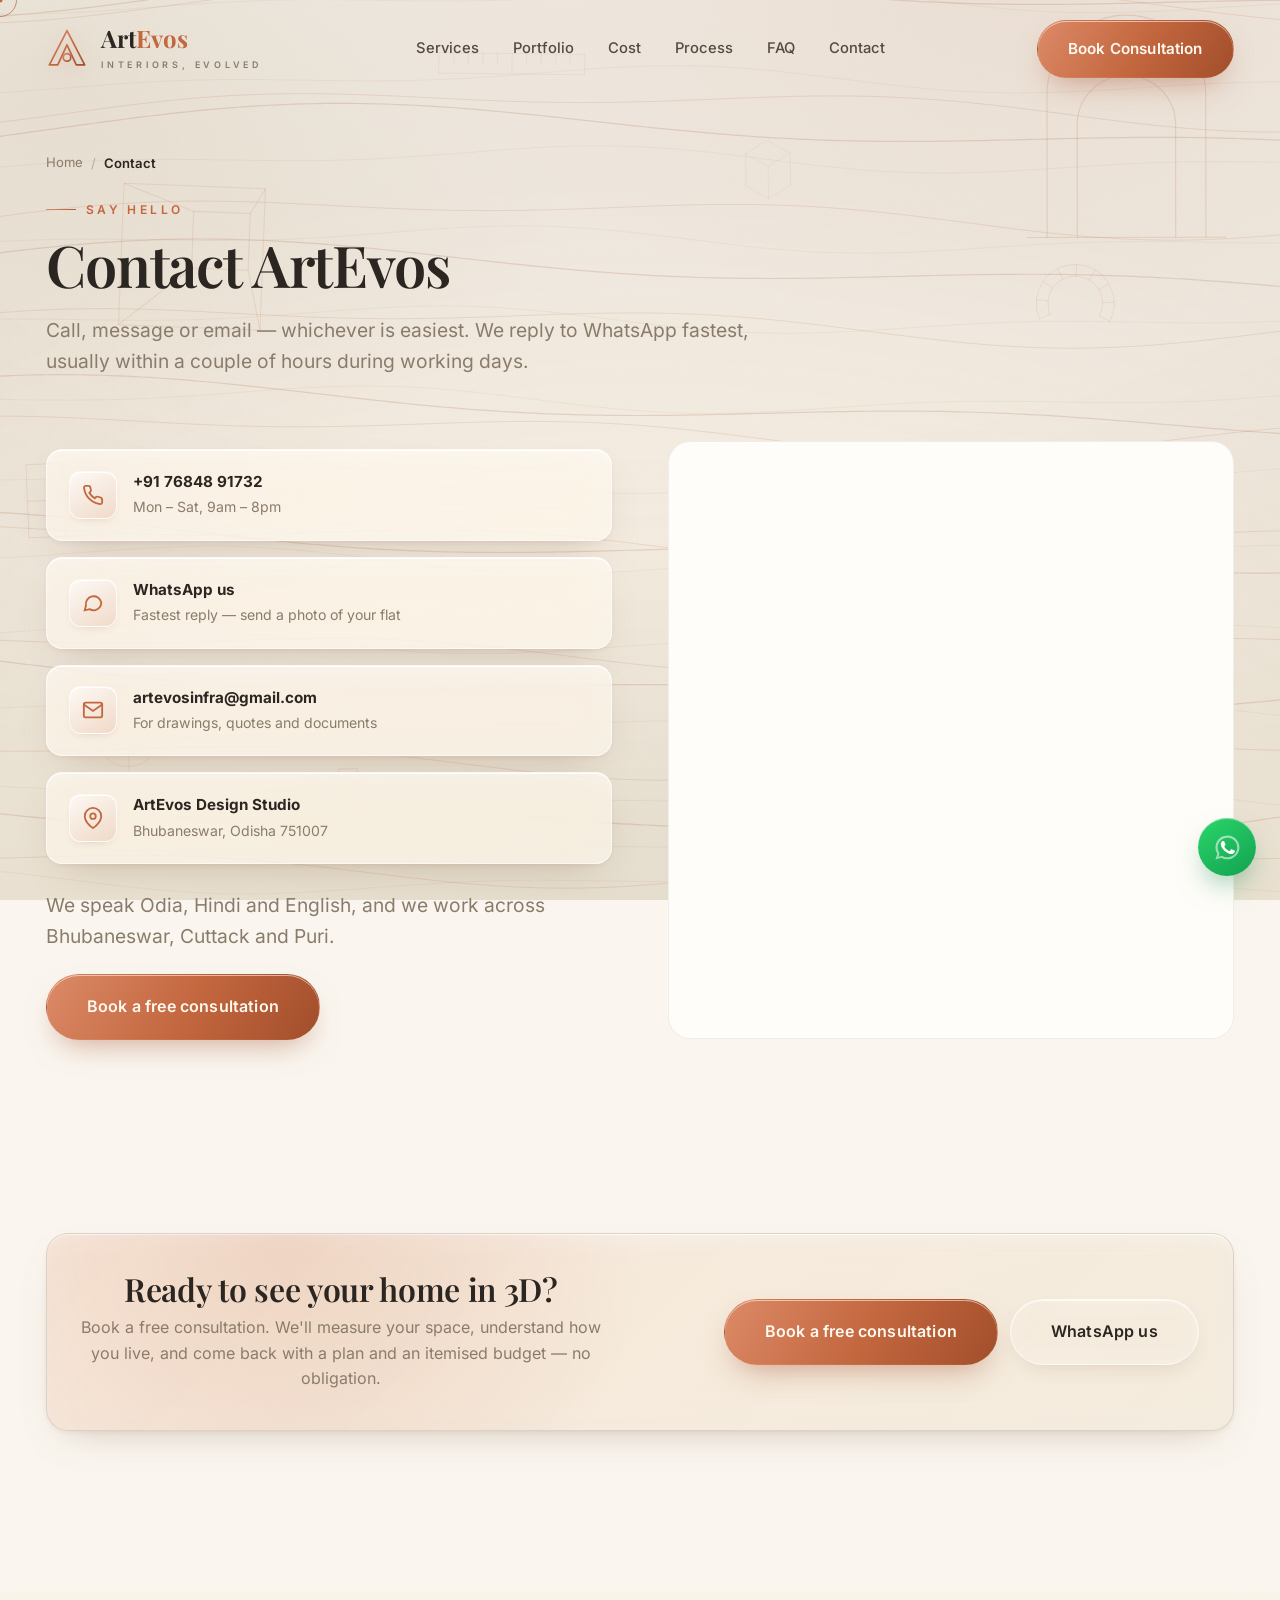
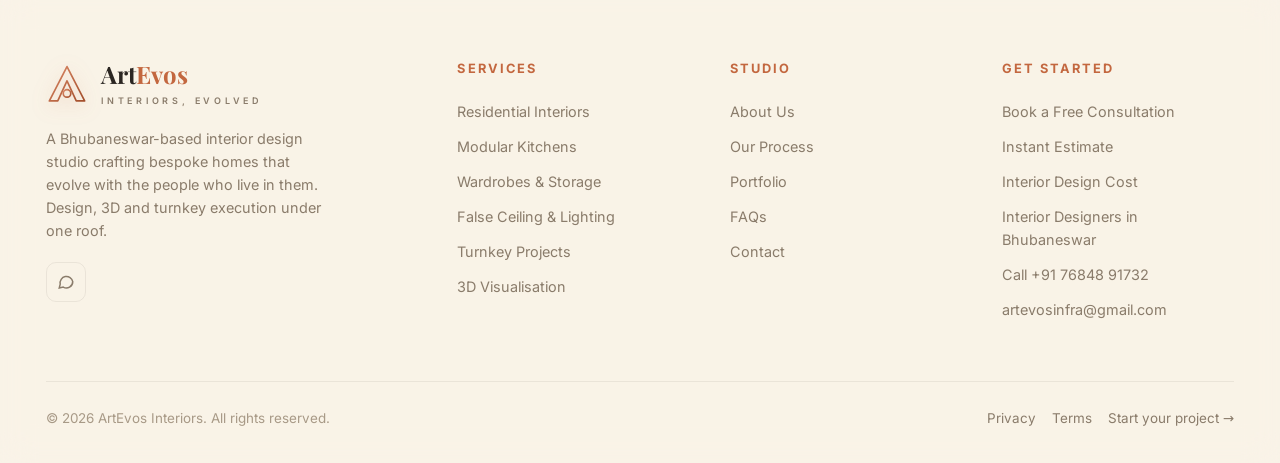
==== commit 2b7950f4: "Connect lead capture to Google Sheets; contact email artevosinfra@gmail.com Co-Authored-By: Claude O" ====
--- a/contact/index.html
+++ b/contact/index.html
@@ -3,10 +3,10 @@
 <head>
 <meta charset="UTF-8">
 <meta name="viewport" content="width=device-width, initial-scale=1, viewport-fit=cover">
-<meta http-equiv="Content-Security-Policy" content="default-src 'self'; base-uri 'none'; object-src 'none'; img-src 'self' data:; font-src 'self'; style-src 'self' 'unsafe-inline'; script-src 'self' 'sha256-GUVb+0FtruoTH02MF4sUEbDVp2tnsq3KjKb93J9aghs='; connect-src 'self' https:; frame-src https://www.openstreetmap.org; form-action 'self' https://wa.me; upgrade-insecure-requests;">
+<meta http-equiv="Content-Security-Policy" content="default-src 'self'; base-uri 'none'; object-src 'none'; img-src 'self' data:; font-src 'self'; style-src 'self' 'unsafe-inline'; script-src 'self' 'sha256-zWyB2ttJL18U7Re3F9QWBUGnSVmDvek6CMLOlM6oZkI='; connect-src 'self' https:; frame-src https://www.openstreetmap.org; form-action 'self' https://wa.me; upgrade-insecure-requests;">
 <meta name="referrer" content="strict-origin-when-cross-origin">
 <title>Contact ArtEvos | Interior Designers in Bhubaneswar</title>
-<meta name="description" content="Call +91 76848 91732, WhatsApp or email artevos@gmail.com. ArtEvos Interiors, Bhubaneswar — free consultation for home interiors.">
+<meta name="description" content="Call +91 76848 91732, WhatsApp or email artevosinfra@gmail.com. ArtEvos Interiors, Bhubaneswar — free consultation for home interiors.">
 <link rel="canonical" href="https://artevos.in/contact/">
 <meta name="robots" content="index,follow,max-image-preview:large,max-snippet:-1,max-video-preview:-1">
 <meta name="theme-color" content="#faf6ef">
@@ -20,14 +20,14 @@
 <meta property="og:locale" content="en_IN">
 <meta property="og:url" content="https://artevos.in/contact/">
 <meta property="og:title" content="Contact ArtEvos Interiors">
-<meta property="og:description" content="Call +91 76848 91732, WhatsApp or email artevos@gmail.com. ArtEvos Interiors, Bhubaneswar — free consultation for home interiors.">
+<meta property="og:description" content="Call +91 76848 91732, WhatsApp or email artevosinfra@gmail.com. ArtEvos Interiors, Bhubaneswar — free consultation for home interiors.">
 <meta property="og:image" content="https://artevos.in/assets/img/og-artevos.jpg">
 <meta property="og:image:width" content="1200">
 <meta property="og:image:height" content="630">
 <meta property="og:image:alt" content="ArtEvos Interiors — interior design in Bhubaneswar">
 <meta name="twitter:card" content="summary_large_image">
 <meta name="twitter:title" content="Contact ArtEvos Interiors">
-<meta name="twitter:description" content="Call +91 76848 91732, WhatsApp or email artevos@gmail.com. ArtEvos Interiors, Bhubaneswar — free consultation for home interiors.">
+<meta name="twitter:description" content="Call +91 76848 91732, WhatsApp or email artevosinfra@gmail.com. ArtEvos Interiors, Bhubaneswar — free consultation for home interiors.">
 <meta name="twitter:image" content="https://artevos.in/assets/img/og-artevos.jpg">
 <link rel="icon" href="/favicon.ico" sizes="32x32">
 <link rel="icon" href="/favicon.svg" type="image/svg+xml">
@@ -40,7 +40,7 @@
 <link rel="preload" href="/assets/fonts/inter-var.woff2" as="font" type="font/woff2" crossorigin>
 <link rel="preload" href="/assets/fonts/playfair-var.woff2" as="font" type="font/woff2" crossorigin>
 <link rel="stylesheet" href="/assets/css/site.css">
-<script type="application/ld+json">{"@context":"https://schema.org","@graph":[{"@type":["InteriorDesigner","LocalBusiness","HomeAndConstructionBusiness"],"@id":"https://artevos.in/#studio","name":"ArtEvos Interiors","alternateName":"ArtEvos","url":"https://artevos.in/","description":"Interior design studio in Bhubaneswar offering full-home residential design, modular kitchens, wardrobes, false ceiling and lighting, photoreal 3D visualisation and turnkey execution.","image":"https://artevos.in/assets/img/og-artevos.jpg","logo":"https://artevos.in/assets/img/icon-512.png","telephone":"+917684891732","email":"artevos@gmail.com","priceRange":"₹₹","currenciesAccepted":"INR","address":{"@type":"PostalAddress","addressLocality":"Bhubaneswar","addressRegion":"Odisha","postalCode":"751007","addressCountry":"IN"},"geo":{"@type":"GeoCoordinates","latitude":"20.2961","longitude":"85.8245"},"openingHoursSpecification":[{"@type":"OpeningHoursSpecification","dayOfWeek":["Monday","Tuesday","Wednesday","Thursday","Friday","Saturday"],"opens":"09:00","closes":"20:00"}],"areaServed":[{"@type":"City","name":"Bhubaneswar"},{"@type":"City","name":"Cuttack"},{"@type":"City","name":"Puri"},{"@type":"State","name":"Odisha"}],"knowsLanguage":["en","hi","or"],"hasOfferCatalog":{"@type":"OfferCatalog","name":"Interior design services","itemListElement":[{"@type":"Offer","itemOffered":{"@type":"Service","name":"Residential Interiors","url":"https://artevos.in/services/residential-interior-design/"}},{"@type":"Offer","itemOffered":{"@type":"Service","name":"Modular Kitchens","url":"https://artevos.in/services/modular-kitchen-design/"}},{"@type":"Offer","itemOffered":{"@type":"Service","name":"Wardrobes & Storage","url":"https://artevos.in/services/wardrobe-and-storage-design/"}},{"@type":"Offer","itemOffered":{"@type":"Service","name":"False Ceiling & Lighting","url":"https://artevos.in/services/false-ceiling-and-lighting/"}},{"@type":"Offer","itemOffered":{"@type":"Service","name":"Turnkey Projects","url":"https://artevos.in/services/turnkey-interior-projects/"}},{"@type":"Offer","itemOffered":{"@type":"Service","name":"3D Visualisation","url":"https://artevos.in/services/3d-interior-visualisation/"}}]}},{"@type":"WebSite","@id":"https://artevos.in/#website","url":"https://artevos.in/","name":"ArtEvos Interiors","inLanguage":"en-IN","publisher":{"@id":"https://artevos.in/#studio"}},{"@type":"BreadcrumbList","itemListElement":[{"@type":"ListItem","position":1,"name":"Home","item":"https://artevos.in/"},{"@type":"ListItem","position":2,"name":"Contact"}]},{"@type":"ContactPage","url":"https://artevos.in/contact/","about":{"@id":"https://artevos.in/#studio"}}]}</script>
+<script type="application/ld+json">{"@context":"https://schema.org","@graph":[{"@type":["InteriorDesigner","LocalBusiness","HomeAndConstructionBusiness"],"@id":"https://artevos.in/#studio","name":"ArtEvos Interiors","alternateName":"ArtEvos","url":"https://artevos.in/","description":"Interior design studio in Bhubaneswar offering full-home residential design, modular kitchens, wardrobes, false ceiling and lighting, photoreal 3D visualisation and turnkey execution.","image":"https://artevos.in/assets/img/og-artevos.jpg","logo":"https://artevos.in/assets/img/icon-512.png","telephone":"+917684891732","email":"artevosinfra@gmail.com","priceRange":"₹₹","currenciesAccepted":"INR","address":{"@type":"PostalAddress","addressLocality":"Bhubaneswar","addressRegion":"Odisha","postalCode":"751007","addressCountry":"IN"},"geo":{"@type":"GeoCoordinates","latitude":"20.2961","longitude":"85.8245"},"openingHoursSpecification":[{"@type":"OpeningHoursSpecification","dayOfWeek":["Monday","Tuesday","Wednesday","Thursday","Friday","Saturday"],"opens":"09:00","closes":"20:00"}],"areaServed":[{"@type":"City","name":"Bhubaneswar"},{"@type":"City","name":"Cuttack"},{"@type":"City","name":"Puri"},{"@type":"State","name":"Odisha"}],"knowsLanguage":["en","hi","or"],"hasOfferCatalog":{"@type":"OfferCatalog","name":"Interior design services","itemListElement":[{"@type":"Offer","itemOffered":{"@type":"Service","name":"Residential Interiors","url":"https://artevos.in/services/residential-interior-design/"}},{"@type":"Offer","itemOffered":{"@type":"Service","name":"Modular Kitchens","url":"https://artevos.in/services/modular-kitchen-design/"}},{"@type":"Offer","itemOffered":{"@type":"Service","name":"Wardrobes & Storage","url":"https://artevos.in/services/wardrobe-and-storage-design/"}},{"@type":"Offer","itemOffered":{"@type":"Service","name":"False Ceiling & Lighting","url":"https://artevos.in/services/false-ceiling-and-lighting/"}},{"@type":"Offer","itemOffered":{"@type":"Service","name":"Turnkey Projects","url":"https://artevos.in/services/turnkey-interior-projects/"}},{"@type":"Offer","itemOffered":{"@type":"Service","name":"3D Visualisation","url":"https://artevos.in/services/3d-interior-visualisation/"}}]}},{"@type":"WebSite","@id":"https://artevos.in/#website","url":"https://artevos.in/","name":"ArtEvos Interiors","inLanguage":"en-IN","publisher":{"@id":"https://artevos.in/#studio"}},{"@type":"BreadcrumbList","itemListElement":[{"@type":"ListItem","position":1,"name":"Home","item":"https://artevos.in/"},{"@type":"ListItem","position":2,"name":"Contact"}]},{"@type":"ContactPage","url":"https://artevos.in/contact/","about":{"@id":"https://artevos.in/#studio"}}]}</script>
 </head>
 <body>
 <a class="skip-link" href="#main">Skip to content</a>
@@ -97,7 +97,7 @@
       <div class="contact-cards">
         <a class="contact-card" href="tel:+917684891732"><span class="ci"><svg width="22" height="22" viewBox="0 0 24 24" fill="none" stroke="currentColor" stroke-width="2"><path d="M22 16.9v3a2 2 0 0 1-2.2 2 19.8 19.8 0 0 1-8.6-3 19.5 19.5 0 0 1-6-6 19.8 19.8 0 0 1-3-8.6A2 2 0 0 1 4.1 2h3a2 2 0 0 1 2 1.7c.1.9.3 1.8.6 2.6a2 2 0 0 1-.5 2.1L8 9.6a16 16 0 0 0 6 6l1.2-1.2a2 2 0 0 1 2.1-.5c.8.3 1.7.5 2.6.6a2 2 0 0 1 1.7 2z"/></svg></span><div><b>+91 76848 91732</b><span>Mon &ndash; Sat, 9am &ndash; 8pm</span></div></a>
         <a class="contact-card" href="https://wa.me/917656850169" target="_blank" rel="noopener noreferrer"><span class="ci"><svg width="22" height="22" viewBox="0 0 24 24" fill="none" stroke="currentColor" stroke-width="2"><path d="M21 11.5a8.4 8.4 0 0 1-12.7 7.2L3 20l1.3-5.2A8.4 8.4 0 1 1 21 11.5z"/></svg></span><div><b>WhatsApp us</b><span>Fastest reply &mdash; send a photo of your flat</span></div></a>
-        <a class="contact-card" href="mailto:artevos@gmail.com"><span class="ci"><svg width="22" height="22" viewBox="0 0 24 24" fill="none" stroke="currentColor" stroke-width="2"><rect x="2" y="4" width="20" height="16" rx="2"/><path d="M22 6l-10 7L2 6"/></svg></span><div><b>artevos@gmail.com</b><span>For drawings, quotes and documents</span></div></a>
+        <a class="contact-card" href="mailto:artevosinfra@gmail.com"><span class="ci"><svg width="22" height="22" viewBox="0 0 24 24" fill="none" stroke="currentColor" stroke-width="2"><rect x="2" y="4" width="20" height="16" rx="2"/><path d="M22 6l-10 7L2 6"/></svg></span><div><b>artevosinfra@gmail.com</b><span>For drawings, quotes and documents</span></div></a>
         <div class="contact-card"><span class="ci"><svg width="22" height="22" viewBox="0 0 24 24" fill="none" stroke="currentColor" stroke-width="2"><path d="M21 10c0 7-9 13-9 13s-9-6-9-13a9 9 0 0 1 18 0z"/><circle cx="12" cy="10" r="3"/></svg></span><div><b>ArtEvos Design Studio</b><span>Bhubaneswar, Odisha 751007</span></div></div>
       </div>
       <p class="lead" style="margin-top:26px">We speak Odia, Hindi and English, and we work across Bhubaneswar, Cuttack and Puri.</p>
@@ -147,7 +147,7 @@
         <a href="/interior-design-cost-in-bhubaneswar/">Interior Design Cost</a>
         <a href="/interior-designers-in-bhubaneswar/">Interior Designers in Bhubaneswar</a>
         <a href="tel:+917684891732">Call +91 76848 91732</a>
-        <a href="mailto:artevos@gmail.com">artevos@gmail.com</a>
+        <a href="mailto:artevosinfra@gmail.com">artevosinfra@gmail.com</a>
       </div>
     </div>
     <div class="foot-bottom">
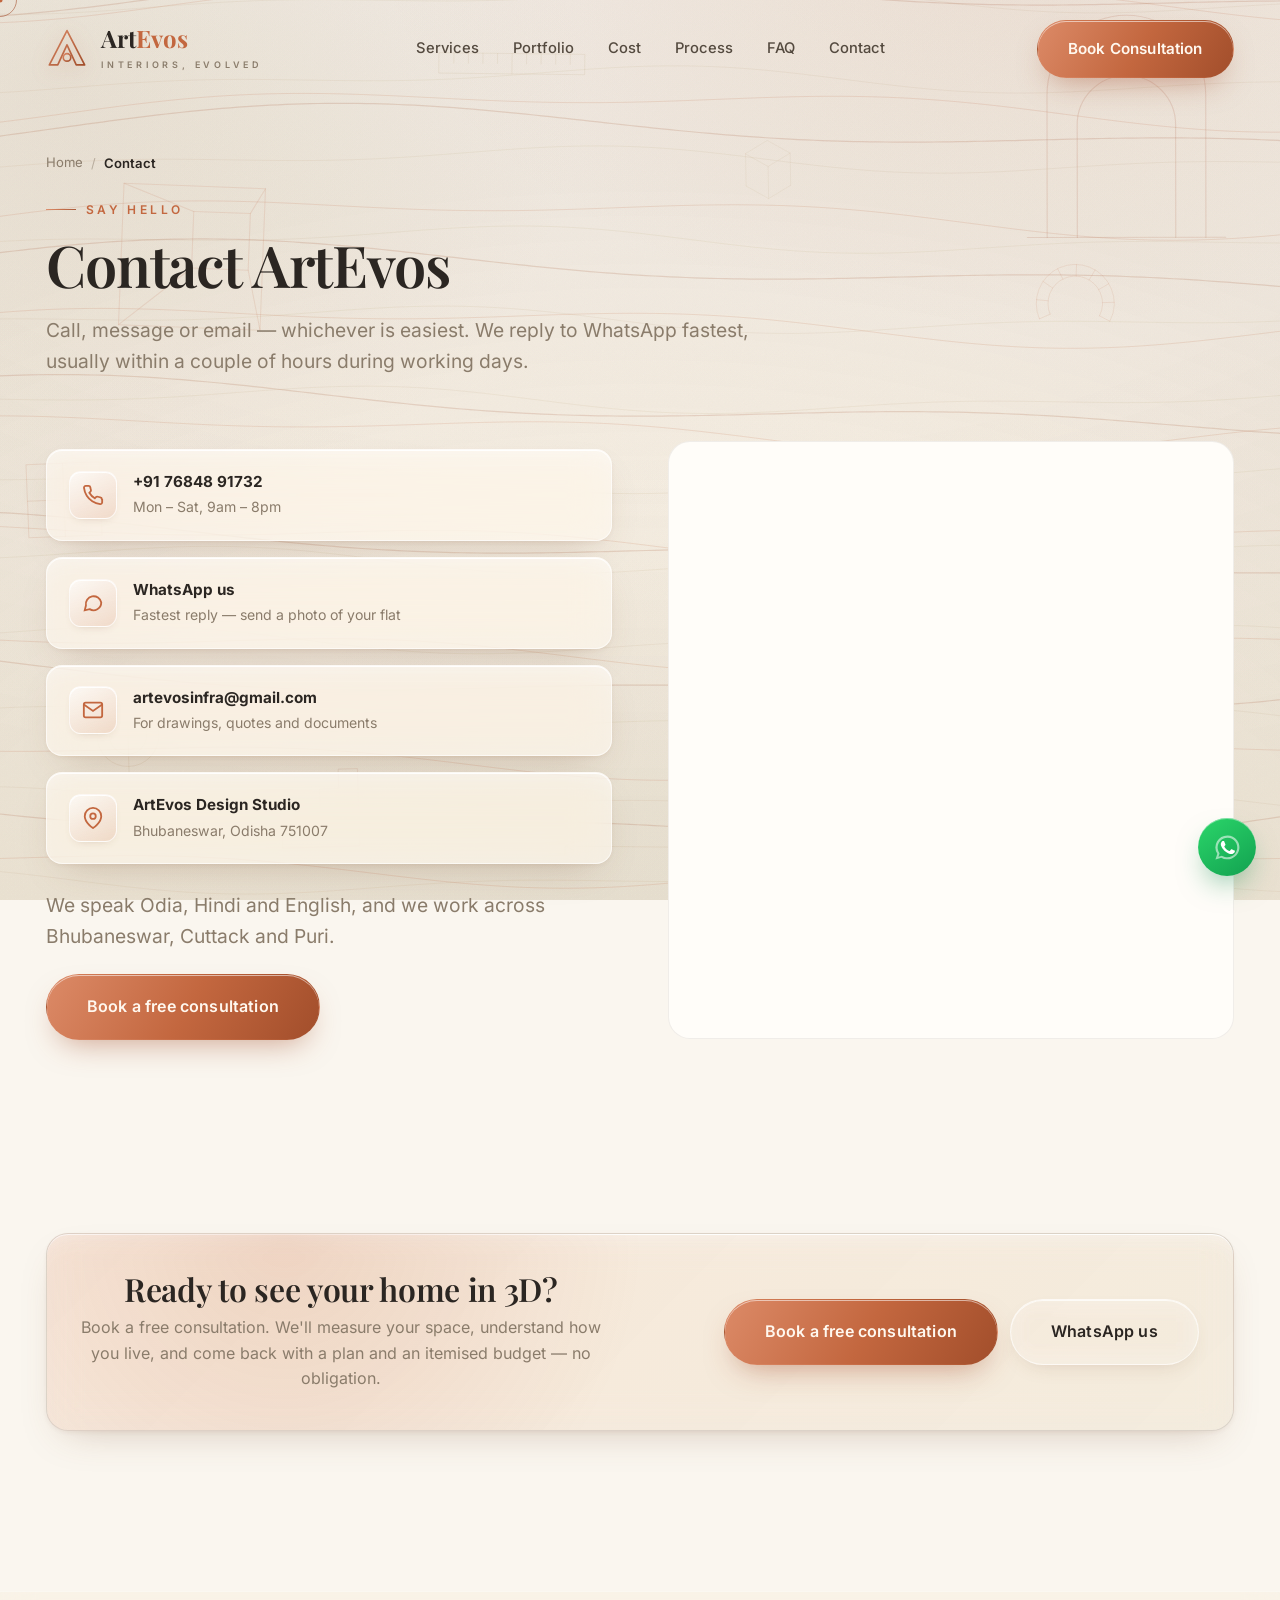
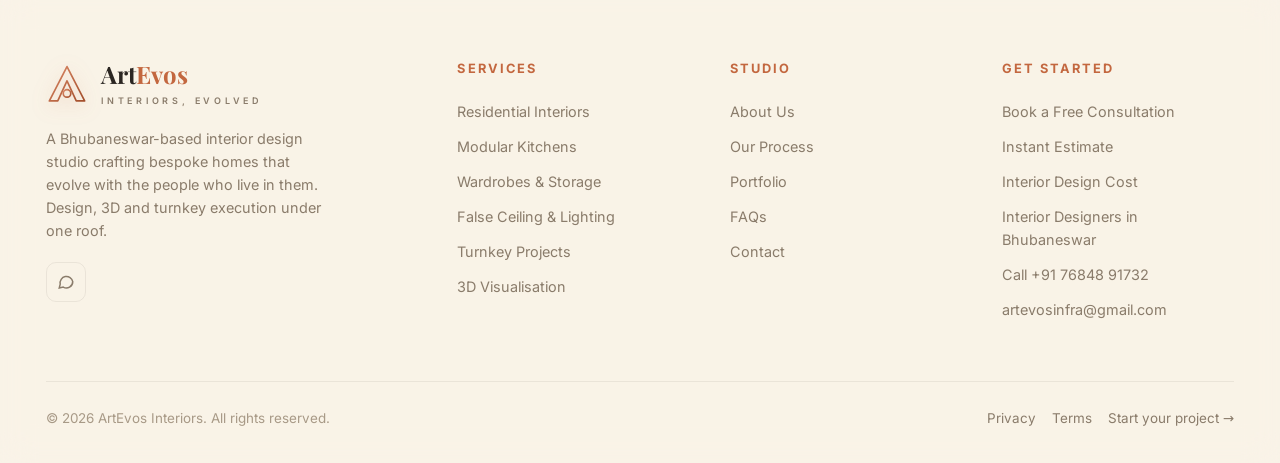
==== commit a4c9a7b1: "Use artevosinfra.in as the site domain (canonical, sitemap, schema) Co-Authored-By: Claude Opus 5.5 " ====
--- a/contact/index.html
+++ b/contact/index.html
@@ -3,11 +3,11 @@
 <head>
 <meta charset="UTF-8">
 <meta name="viewport" content="width=device-width, initial-scale=1, viewport-fit=cover">
-<meta http-equiv="Content-Security-Policy" content="default-src 'self'; base-uri 'none'; object-src 'none'; img-src 'self' data:; font-src 'self'; style-src 'self' 'unsafe-inline'; script-src 'self' 'sha256-zWyB2ttJL18U7Re3F9QWBUGnSVmDvek6CMLOlM6oZkI='; connect-src 'self' https:; frame-src https://www.openstreetmap.org; form-action 'self' https://wa.me; upgrade-insecure-requests;">
+<meta http-equiv="Content-Security-Policy" content="default-src 'self'; base-uri 'none'; object-src 'none'; img-src 'self' data:; font-src 'self'; style-src 'self' 'unsafe-inline'; script-src 'self' 'sha256-n9HoMkDlCWLPTjsfAj0eT7Ghwlus598eOeUSRSKbQAg='; connect-src 'self' https:; frame-src https://www.openstreetmap.org; form-action 'self' https://wa.me; upgrade-insecure-requests;">
 <meta name="referrer" content="strict-origin-when-cross-origin">
 <title>Contact ArtEvos | Interior Designers in Bhubaneswar</title>
 <meta name="description" content="Call +91 76848 91732, WhatsApp or email artevosinfra@gmail.com. ArtEvos Interiors, Bhubaneswar — free consultation for home interiors.">
-<link rel="canonical" href="https://artevos.in/contact/">
+<link rel="canonical" href="https://artevosinfra.in/contact/">
 <meta name="robots" content="index,follow,max-image-preview:large,max-snippet:-1,max-video-preview:-1">
 <meta name="theme-color" content="#faf6ef">
 <meta name="author" content="ArtEvos Interiors">
@@ -18,17 +18,17 @@
 <meta property="og:type" content="website">
 <meta property="og:site_name" content="ArtEvos Interiors">
 <meta property="og:locale" content="en_IN">
-<meta property="og:url" content="https://artevos.in/contact/">
+<meta property="og:url" content="https://artevosinfra.in/contact/">
 <meta property="og:title" content="Contact ArtEvos Interiors">
 <meta property="og:description" content="Call +91 76848 91732, WhatsApp or email artevosinfra@gmail.com. ArtEvos Interiors, Bhubaneswar — free consultation for home interiors.">
-<meta property="og:image" content="https://artevos.in/assets/img/og-artevos.jpg">
+<meta property="og:image" content="https://artevosinfra.in/assets/img/og-artevos.jpg">
 <meta property="og:image:width" content="1200">
 <meta property="og:image:height" content="630">
 <meta property="og:image:alt" content="ArtEvos Interiors — interior design in Bhubaneswar">
 <meta name="twitter:card" content="summary_large_image">
 <meta name="twitter:title" content="Contact ArtEvos Interiors">
 <meta name="twitter:description" content="Call +91 76848 91732, WhatsApp or email artevosinfra@gmail.com. ArtEvos Interiors, Bhubaneswar — free consultation for home interiors.">
-<meta name="twitter:image" content="https://artevos.in/assets/img/og-artevos.jpg">
+<meta name="twitter:image" content="https://artevosinfra.in/assets/img/og-artevos.jpg">
 <link rel="icon" href="/favicon.ico" sizes="32x32">
 <link rel="icon" href="/favicon.svg" type="image/svg+xml">
 <link rel="apple-touch-icon" href="/apple-touch-icon.png">
@@ -40,7 +40,7 @@
 <link rel="preload" href="/assets/fonts/inter-var.woff2" as="font" type="font/woff2" crossorigin>
 <link rel="preload" href="/assets/fonts/playfair-var.woff2" as="font" type="font/woff2" crossorigin>
 <link rel="stylesheet" href="/assets/css/site.css">
-<script type="application/ld+json">{"@context":"https://schema.org","@graph":[{"@type":["InteriorDesigner","LocalBusiness","HomeAndConstructionBusiness"],"@id":"https://artevos.in/#studio","name":"ArtEvos Interiors","alternateName":"ArtEvos","url":"https://artevos.in/","description":"Interior design studio in Bhubaneswar offering full-home residential design, modular kitchens, wardrobes, false ceiling and lighting, photoreal 3D visualisation and turnkey execution.","image":"https://artevos.in/assets/img/og-artevos.jpg","logo":"https://artevos.in/assets/img/icon-512.png","telephone":"+917684891732","email":"artevosinfra@gmail.com","priceRange":"₹₹","currenciesAccepted":"INR","address":{"@type":"PostalAddress","addressLocality":"Bhubaneswar","addressRegion":"Odisha","postalCode":"751007","addressCountry":"IN"},"geo":{"@type":"GeoCoordinates","latitude":"20.2961","longitude":"85.8245"},"openingHoursSpecification":[{"@type":"OpeningHoursSpecification","dayOfWeek":["Monday","Tuesday","Wednesday","Thursday","Friday","Saturday"],"opens":"09:00","closes":"20:00"}],"areaServed":[{"@type":"City","name":"Bhubaneswar"},{"@type":"City","name":"Cuttack"},{"@type":"City","name":"Puri"},{"@type":"State","name":"Odisha"}],"knowsLanguage":["en","hi","or"],"hasOfferCatalog":{"@type":"OfferCatalog","name":"Interior design services","itemListElement":[{"@type":"Offer","itemOffered":{"@type":"Service","name":"Residential Interiors","url":"https://artevos.in/services/residential-interior-design/"}},{"@type":"Offer","itemOffered":{"@type":"Service","name":"Modular Kitchens","url":"https://artevos.in/services/modular-kitchen-design/"}},{"@type":"Offer","itemOffered":{"@type":"Service","name":"Wardrobes & Storage","url":"https://artevos.in/services/wardrobe-and-storage-design/"}},{"@type":"Offer","itemOffered":{"@type":"Service","name":"False Ceiling & Lighting","url":"https://artevos.in/services/false-ceiling-and-lighting/"}},{"@type":"Offer","itemOffered":{"@type":"Service","name":"Turnkey Projects","url":"https://artevos.in/services/turnkey-interior-projects/"}},{"@type":"Offer","itemOffered":{"@type":"Service","name":"3D Visualisation","url":"https://artevos.in/services/3d-interior-visualisation/"}}]}},{"@type":"WebSite","@id":"https://artevos.in/#website","url":"https://artevos.in/","name":"ArtEvos Interiors","inLanguage":"en-IN","publisher":{"@id":"https://artevos.in/#studio"}},{"@type":"BreadcrumbList","itemListElement":[{"@type":"ListItem","position":1,"name":"Home","item":"https://artevos.in/"},{"@type":"ListItem","position":2,"name":"Contact"}]},{"@type":"ContactPage","url":"https://artevos.in/contact/","about":{"@id":"https://artevos.in/#studio"}}]}</script>
+<script type="application/ld+json">{"@context":"https://schema.org","@graph":[{"@type":["InteriorDesigner","LocalBusiness","HomeAndConstructionBusiness"],"@id":"https://artevosinfra.in/#studio","name":"ArtEvos Interiors","alternateName":"ArtEvos","url":"https://artevosinfra.in/","description":"Interior design studio in Bhubaneswar offering full-home residential design, modular kitchens, wardrobes, false ceiling and lighting, photoreal 3D visualisation and turnkey execution.","image":"https://artevosinfra.in/assets/img/og-artevos.jpg","logo":"https://artevosinfra.in/assets/img/icon-512.png","telephone":"+917684891732","email":"artevosinfra@gmail.com","priceRange":"₹₹","currenciesAccepted":"INR","address":{"@type":"PostalAddress","addressLocality":"Bhubaneswar","addressRegion":"Odisha","postalCode":"751007","addressCountry":"IN"},"geo":{"@type":"GeoCoordinates","latitude":"20.2961","longitude":"85.8245"},"openingHoursSpecification":[{"@type":"OpeningHoursSpecification","dayOfWeek":["Monday","Tuesday","Wednesday","Thursday","Friday","Saturday"],"opens":"09:00","closes":"20:00"}],"areaServed":[{"@type":"City","name":"Bhubaneswar"},{"@type":"City","name":"Cuttack"},{"@type":"City","name":"Puri"},{"@type":"State","name":"Odisha"}],"knowsLanguage":["en","hi","or"],"hasOfferCatalog":{"@type":"OfferCatalog","name":"Interior design services","itemListElement":[{"@type":"Offer","itemOffered":{"@type":"Service","name":"Residential Interiors","url":"https://artevosinfra.in/services/residential-interior-design/"}},{"@type":"Offer","itemOffered":{"@type":"Service","name":"Modular Kitchens","url":"https://artevosinfra.in/services/modular-kitchen-design/"}},{"@type":"Offer","itemOffered":{"@type":"Service","name":"Wardrobes & Storage","url":"https://artevosinfra.in/services/wardrobe-and-storage-design/"}},{"@type":"Offer","itemOffered":{"@type":"Service","name":"False Ceiling & Lighting","url":"https://artevosinfra.in/services/false-ceiling-and-lighting/"}},{"@type":"Offer","itemOffered":{"@type":"Service","name":"Turnkey Projects","url":"https://artevosinfra.in/services/turnkey-interior-projects/"}},{"@type":"Offer","itemOffered":{"@type":"Service","name":"3D Visualisation","url":"https://artevosinfra.in/services/3d-interior-visualisation/"}}]}},{"@type":"WebSite","@id":"https://artevosinfra.in/#website","url":"https://artevosinfra.in/","name":"ArtEvos Interiors","inLanguage":"en-IN","publisher":{"@id":"https://artevosinfra.in/#studio"}},{"@type":"BreadcrumbList","itemListElement":[{"@type":"ListItem","position":1,"name":"Home","item":"https://artevosinfra.in/"},{"@type":"ListItem","position":2,"name":"Contact"}]},{"@type":"ContactPage","url":"https://artevosinfra.in/contact/","about":{"@id":"https://artevosinfra.in/#studio"}}]}</script>
 </head>
 <body>
 <a class="skip-link" href="#main">Skip to content</a>
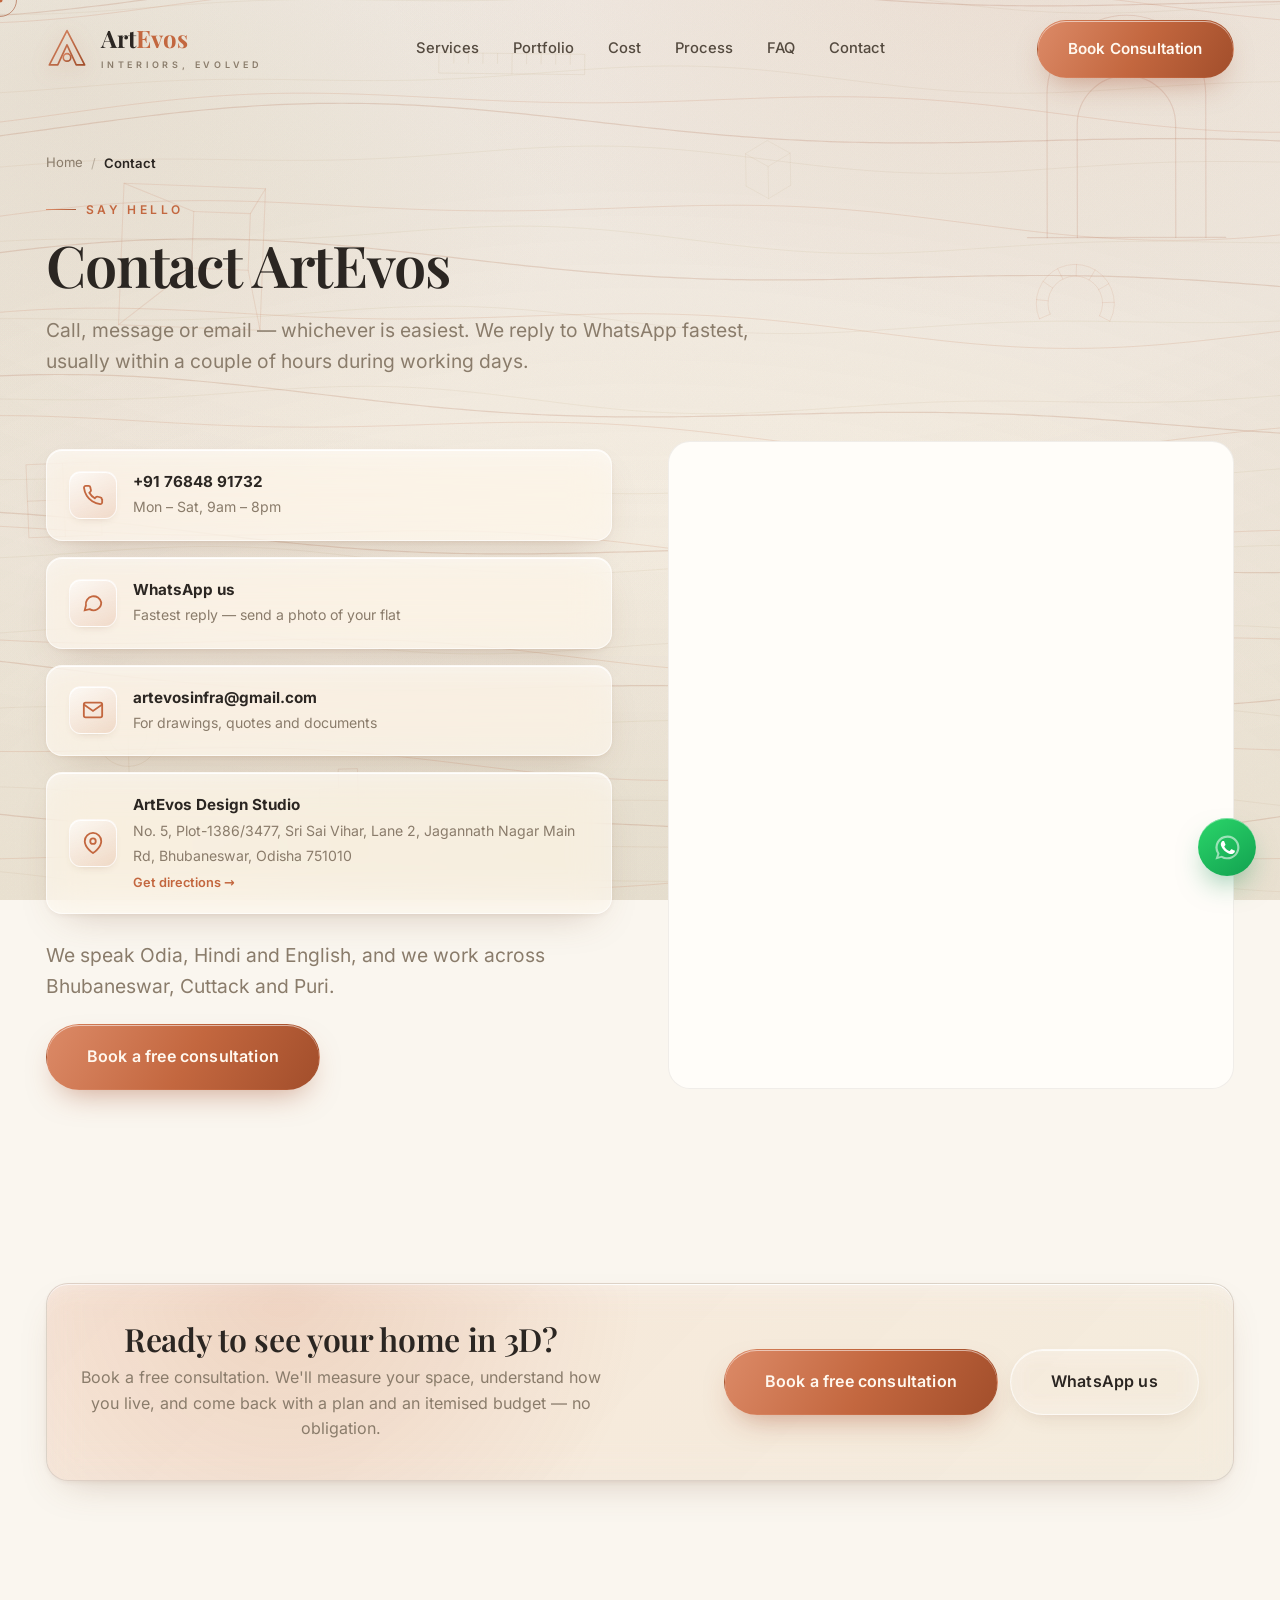
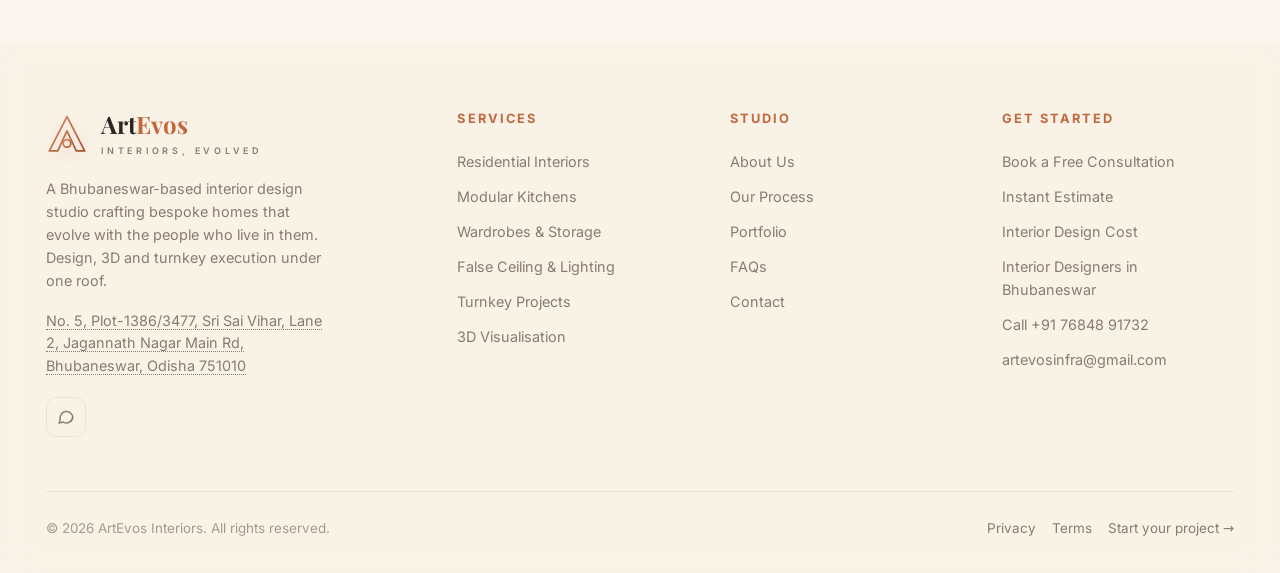
==== commit db02da77: "Add studio address (Jagannath Nagar, Bhubaneswar) to contact, home, footer and schema Co-Authored-By" ====
--- a/contact/index.html
+++ b/contact/index.html
@@ -3,7 +3,7 @@
 <head>
 <meta charset="UTF-8">
 <meta name="viewport" content="width=device-width, initial-scale=1, viewport-fit=cover">
-<meta http-equiv="Content-Security-Policy" content="default-src 'self'; base-uri 'none'; object-src 'none'; img-src 'self' data:; font-src 'self'; style-src 'self' 'unsafe-inline'; script-src 'self' 'sha256-n9HoMkDlCWLPTjsfAj0eT7Ghwlus598eOeUSRSKbQAg='; connect-src 'self' https:; frame-src https://www.openstreetmap.org; form-action 'self' https://wa.me; upgrade-insecure-requests;">
+<meta http-equiv="Content-Security-Policy" content="default-src 'self'; base-uri 'none'; object-src 'none'; img-src 'self' data:; font-src 'self'; style-src 'self' 'unsafe-inline'; script-src 'self' 'sha256-mJLgMtq0BCSwbOQvt58d7NgwxtPIbVYGQH+AABQEmm8='; connect-src 'self' https:; frame-src https://www.openstreetmap.org; form-action 'self' https://wa.me; upgrade-insecure-requests;">
 <meta name="referrer" content="strict-origin-when-cross-origin">
 <title>Contact ArtEvos | Interior Designers in Bhubaneswar</title>
 <meta name="description" content="Call +91 76848 91732, WhatsApp or email artevosinfra@gmail.com. ArtEvos Interiors, Bhubaneswar — free consultation for home interiors.">
@@ -13,8 +13,8 @@
 <meta name="author" content="ArtEvos Interiors">
 <meta name="geo.region" content="IN-OR">
 <meta name="geo.placename" content="Bhubaneswar">
-<meta name="geo.position" content="20.2961;85.8245">
-<meta name="ICBM" content="20.2961, 85.8245">
+<meta name="geo.position" content="20.2985;85.8575">
+<meta name="ICBM" content="20.2985, 85.8575">
 <meta property="og:type" content="website">
 <meta property="og:site_name" content="ArtEvos Interiors">
 <meta property="og:locale" content="en_IN">
@@ -40,7 +40,7 @@
 <link rel="preload" href="/assets/fonts/inter-var.woff2" as="font" type="font/woff2" crossorigin>
 <link rel="preload" href="/assets/fonts/playfair-var.woff2" as="font" type="font/woff2" crossorigin>
 <link rel="stylesheet" href="/assets/css/site.css">
-<script type="application/ld+json">{"@context":"https://schema.org","@graph":[{"@type":["InteriorDesigner","LocalBusiness","HomeAndConstructionBusiness"],"@id":"https://artevosinfra.in/#studio","name":"ArtEvos Interiors","alternateName":"ArtEvos","url":"https://artevosinfra.in/","description":"Interior design studio in Bhubaneswar offering full-home residential design, modular kitchens, wardrobes, false ceiling and lighting, photoreal 3D visualisation and turnkey execution.","image":"https://artevosinfra.in/assets/img/og-artevos.jpg","logo":"https://artevosinfra.in/assets/img/icon-512.png","telephone":"+917684891732","email":"artevosinfra@gmail.com","priceRange":"₹₹","currenciesAccepted":"INR","address":{"@type":"PostalAddress","addressLocality":"Bhubaneswar","addressRegion":"Odisha","postalCode":"751007","addressCountry":"IN"},"geo":{"@type":"GeoCoordinates","latitude":"20.2961","longitude":"85.8245"},"openingHoursSpecification":[{"@type":"OpeningHoursSpecification","dayOfWeek":["Monday","Tuesday","Wednesday","Thursday","Friday","Saturday"],"opens":"09:00","closes":"20:00"}],"areaServed":[{"@type":"City","name":"Bhubaneswar"},{"@type":"City","name":"Cuttack"},{"@type":"City","name":"Puri"},{"@type":"State","name":"Odisha"}],"knowsLanguage":["en","hi","or"],"hasOfferCatalog":{"@type":"OfferCatalog","name":"Interior design services","itemListElement":[{"@type":"Offer","itemOffered":{"@type":"Service","name":"Residential Interiors","url":"https://artevosinfra.in/services/residential-interior-design/"}},{"@type":"Offer","itemOffered":{"@type":"Service","name":"Modular Kitchens","url":"https://artevosinfra.in/services/modular-kitchen-design/"}},{"@type":"Offer","itemOffered":{"@type":"Service","name":"Wardrobes & Storage","url":"https://artevosinfra.in/services/wardrobe-and-storage-design/"}},{"@type":"Offer","itemOffered":{"@type":"Service","name":"False Ceiling & Lighting","url":"https://artevosinfra.in/services/false-ceiling-and-lighting/"}},{"@type":"Offer","itemOffered":{"@type":"Service","name":"Turnkey Projects","url":"https://artevosinfra.in/services/turnkey-interior-projects/"}},{"@type":"Offer","itemOffered":{"@type":"Service","name":"3D Visualisation","url":"https://artevosinfra.in/services/3d-interior-visualisation/"}}]}},{"@type":"WebSite","@id":"https://artevosinfra.in/#website","url":"https://artevosinfra.in/","name":"ArtEvos Interiors","inLanguage":"en-IN","publisher":{"@id":"https://artevosinfra.in/#studio"}},{"@type":"BreadcrumbList","itemListElement":[{"@type":"ListItem","position":1,"name":"Home","item":"https://artevosinfra.in/"},{"@type":"ListItem","position":2,"name":"Contact"}]},{"@type":"ContactPage","url":"https://artevosinfra.in/contact/","about":{"@id":"https://artevosinfra.in/#studio"}}]}</script>
+<script type="application/ld+json">{"@context":"https://schema.org","@graph":[{"@type":["InteriorDesigner","LocalBusiness","HomeAndConstructionBusiness"],"@id":"https://artevosinfra.in/#studio","name":"ArtEvos Interiors","alternateName":"ArtEvos","url":"https://artevosinfra.in/","description":"Interior design studio in Bhubaneswar offering full-home residential design, modular kitchens, wardrobes, false ceiling and lighting, photoreal 3D visualisation and turnkey execution.","image":"https://artevosinfra.in/assets/img/og-artevos.jpg","logo":"https://artevosinfra.in/assets/img/icon-512.png","telephone":"+917684891732","email":"artevosinfra@gmail.com","priceRange":"₹₹","currenciesAccepted":"INR","address":{"@type":"PostalAddress","addressLocality":"Bhubaneswar","addressRegion":"Odisha","postalCode":"751010","addressCountry":"IN","streetAddress":"No. 5, Plot-1386/3477, Sri Sai Vihar, Lane 2, Jagannath Nagar Main Rd"},"geo":{"@type":"GeoCoordinates","latitude":"20.2985","longitude":"85.8575"},"openingHoursSpecification":[{"@type":"OpeningHoursSpecification","dayOfWeek":["Monday","Tuesday","Wednesday","Thursday","Friday","Saturday"],"opens":"09:00","closes":"20:00"}],"areaServed":[{"@type":"City","name":"Bhubaneswar"},{"@type":"City","name":"Cuttack"},{"@type":"City","name":"Puri"},{"@type":"State","name":"Odisha"}],"knowsLanguage":["en","hi","or"],"hasOfferCatalog":{"@type":"OfferCatalog","name":"Interior design services","itemListElement":[{"@type":"Offer","itemOffered":{"@type":"Service","name":"Residential Interiors","url":"https://artevosinfra.in/services/residential-interior-design/"}},{"@type":"Offer","itemOffered":{"@type":"Service","name":"Modular Kitchens","url":"https://artevosinfra.in/services/modular-kitchen-design/"}},{"@type":"Offer","itemOffered":{"@type":"Service","name":"Wardrobes & Storage","url":"https://artevosinfra.in/services/wardrobe-and-storage-design/"}},{"@type":"Offer","itemOffered":{"@type":"Service","name":"False Ceiling & Lighting","url":"https://artevosinfra.in/services/false-ceiling-and-lighting/"}},{"@type":"Offer","itemOffered":{"@type":"Service","name":"Turnkey Projects","url":"https://artevosinfra.in/services/turnkey-interior-projects/"}},{"@type":"Offer","itemOffered":{"@type":"Service","name":"3D Visualisation","url":"https://artevosinfra.in/services/3d-interior-visualisation/"}}]}},{"@type":"WebSite","@id":"https://artevosinfra.in/#website","url":"https://artevosinfra.in/","name":"ArtEvos Interiors","inLanguage":"en-IN","publisher":{"@id":"https://artevosinfra.in/#studio"}},{"@type":"BreadcrumbList","itemListElement":[{"@type":"ListItem","position":1,"name":"Home","item":"https://artevosinfra.in/"},{"@type":"ListItem","position":2,"name":"Contact"}]},{"@type":"ContactPage","url":"https://artevosinfra.in/contact/","about":{"@id":"https://artevosinfra.in/#studio"}}]}</script>
 </head>
 <body>
 <a class="skip-link" href="#main">Skip to content</a>
@@ -98,7 +98,7 @@
         <a class="contact-card" href="tel:+917684891732"><span class="ci"><svg width="22" height="22" viewBox="0 0 24 24" fill="none" stroke="currentColor" stroke-width="2"><path d="M22 16.9v3a2 2 0 0 1-2.2 2 19.8 19.8 0 0 1-8.6-3 19.5 19.5 0 0 1-6-6 19.8 19.8 0 0 1-3-8.6A2 2 0 0 1 4.1 2h3a2 2 0 0 1 2 1.7c.1.9.3 1.8.6 2.6a2 2 0 0 1-.5 2.1L8 9.6a16 16 0 0 0 6 6l1.2-1.2a2 2 0 0 1 2.1-.5c.8.3 1.7.5 2.6.6a2 2 0 0 1 1.7 2z"/></svg></span><div><b>+91 76848 91732</b><span>Mon &ndash; Sat, 9am &ndash; 8pm</span></div></a>
         <a class="contact-card" href="https://wa.me/917656850169" target="_blank" rel="noopener noreferrer"><span class="ci"><svg width="22" height="22" viewBox="0 0 24 24" fill="none" stroke="currentColor" stroke-width="2"><path d="M21 11.5a8.4 8.4 0 0 1-12.7 7.2L3 20l1.3-5.2A8.4 8.4 0 1 1 21 11.5z"/></svg></span><div><b>WhatsApp us</b><span>Fastest reply &mdash; send a photo of your flat</span></div></a>
         <a class="contact-card" href="mailto:artevosinfra@gmail.com"><span class="ci"><svg width="22" height="22" viewBox="0 0 24 24" fill="none" stroke="currentColor" stroke-width="2"><rect x="2" y="4" width="20" height="16" rx="2"/><path d="M22 6l-10 7L2 6"/></svg></span><div><b>artevosinfra@gmail.com</b><span>For drawings, quotes and documents</span></div></a>
-        <div class="contact-card"><span class="ci"><svg width="22" height="22" viewBox="0 0 24 24" fill="none" stroke="currentColor" stroke-width="2"><path d="M21 10c0 7-9 13-9 13s-9-6-9-13a9 9 0 0 1 18 0z"/><circle cx="12" cy="10" r="3"/></svg></span><div><b>ArtEvos Design Studio</b><span>Bhubaneswar, Odisha 751007</span></div></div>
+        <a class="contact-card" href="https://www.google.com/maps/search/?api=1&query=ArtEvos%20Interiors%2C%20No.%205%2C%20Plot-1386/3477%2C%20Sri%20Sai%20Vihar%2C%20Lane%202%2C%20Jagannath%20Nagar%20Main%20Rd%2C%20Bhubaneswar%2C%20Odisha%20751010" target="_blank" rel="noopener noreferrer"><span class="ci"><svg width="22" height="22" viewBox="0 0 24 24" fill="none" stroke="currentColor" stroke-width="2"><path d="M21 10c0 7-9 13-9 13s-9-6-9-13a9 9 0 0 1 18 0z"/><circle cx="12" cy="10" r="3"/></svg></span><div><b>ArtEvos Design Studio</b><span>No. 5, Plot-1386/3477, Sri Sai Vihar, Lane 2, Jagannath Nagar Main Rd, Bhubaneswar, Odisha 751010</span><span class="dir-link">Get directions &rarr;</span></div></a>
       </div>
       <p class="lead" style="margin-top:26px">We speak Odia, Hindi and English, and we work across Bhubaneswar, Cuttack and Puri.</p>
       <div class="hero-actions" style="margin-top:22px">
@@ -106,7 +106,7 @@
       </div>
     </div>
     <div class="map-frame">
-      <iframe title="ArtEvos studio location in Bhubaneswar" src="https://www.openstreetmap.org/export/embed.html?bbox=85.78%2C20.26%2C85.88%2C20.34&amp;layer=mapnik" loading="lazy" referrerpolicy="no-referrer" allowfullscreen></iframe>
+      <iframe title="ArtEvos studio location in Bhubaneswar" src="https://www.openstreetmap.org/export/embed.html?bbox=85.8455%2C20.2901%2C85.8695%2C20.3069&amp;layer=mapnik&amp;marker=20.2985%2C85.8575" loading="lazy" referrerpolicy="no-referrer" allowfullscreen></iframe>
     </div>
   </div>
 </div></section>
@@ -126,6 +126,7 @@
           <span><span class="brand-name">Art<b>Evos</b></span><span class="brand-sub">Interiors, Evolved</span></span>
         </a>
         <p>A Bhubaneswar-based interior design studio crafting bespoke homes that evolve with the people who live in them. Design, 3D and turnkey execution under one roof.</p>
+        <p class="foot-addr"><a href="https://www.google.com/maps/search/?api=1&amp;query=ArtEvos%20Interiors%2C%20No.%205%2C%20Plot-1386/3477%2C%20Sri%20Sai%20Vihar%2C%20Lane%202%2C%20Jagannath%20Nagar%20Main%20Rd%2C%20Bhubaneswar%2C%20Odisha%20751010" target="_blank" rel="noopener noreferrer">No. 5, Plot-1386/3477, Sri Sai Vihar, Lane 2, Jagannath Nagar Main Rd, Bhubaneswar, Odisha 751010</a></p>
         <div class="socials"><a href="https://wa.me/917656850169" target="_blank" rel="noopener noreferrer" aria-label="Chat with ArtEvos on WhatsApp"><svg width="18" height="18" viewBox="0 0 24 24" fill="none" stroke="currentColor" stroke-width="2"><path d="M21 11.5a8.4 8.4 0 0 1-12.7 7.2L3 20l1.3-5.2A8.4 8.4 0 1 1 21 11.5z"/></svg></a></div>
       </div>
       <div class="foot-col">
--- a/assets/css/site.css
+++ b/assets/css/site.css
@@ -1176,3 +1176,9 @@
   #services .svc{padding:14px 12px}
   #services .svc h3{font-size:.92rem}
 }
+
+/* Studio address (Oct 2026) */
+.contact-card .dir-link{display:block;margin-top:4px;font-size:.8rem;font-weight:600;color:var(--clay,#c3673f)}
+a.contact-card{text-decoration:none;color:inherit}
+.foot-addr{font-size:.86rem;line-height:1.55;margin-top:10px}
+.foot-addr a{color:inherit;text-decoration:none;border-bottom:1px dotted currentColor}
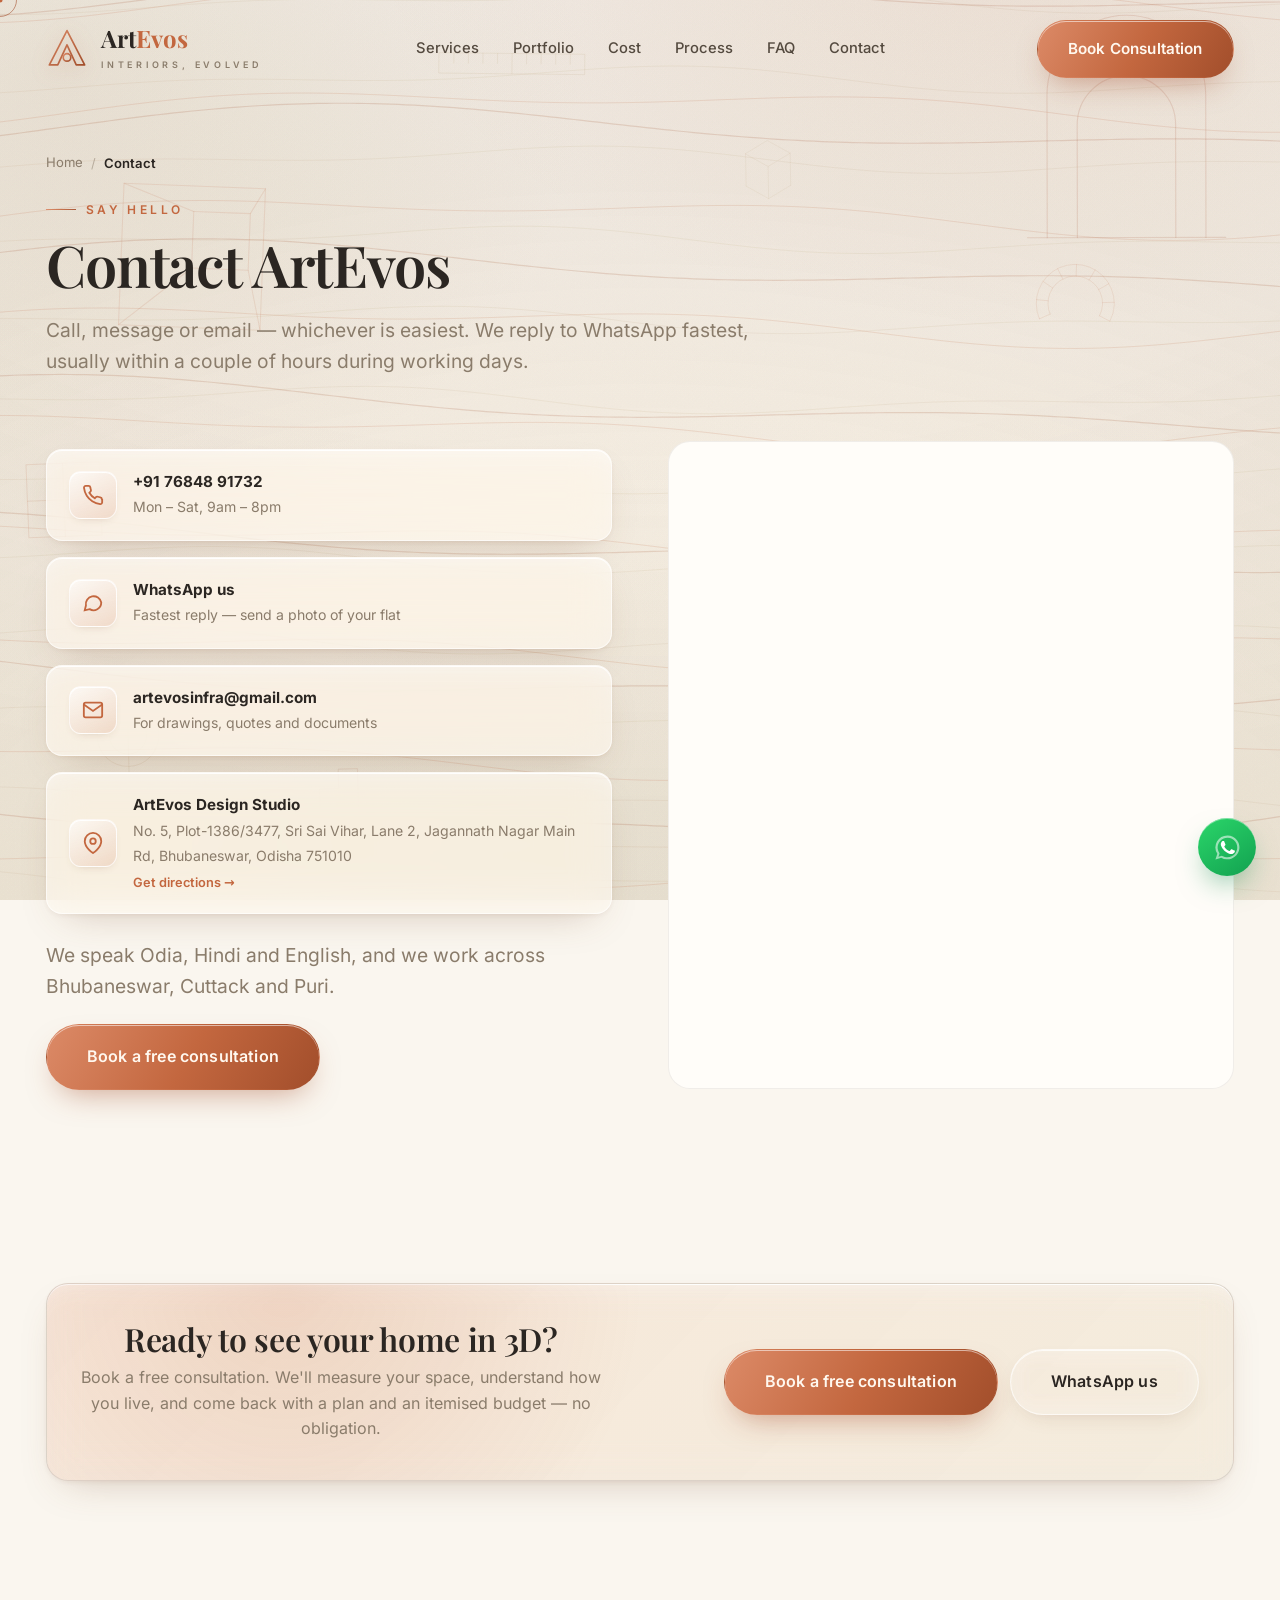
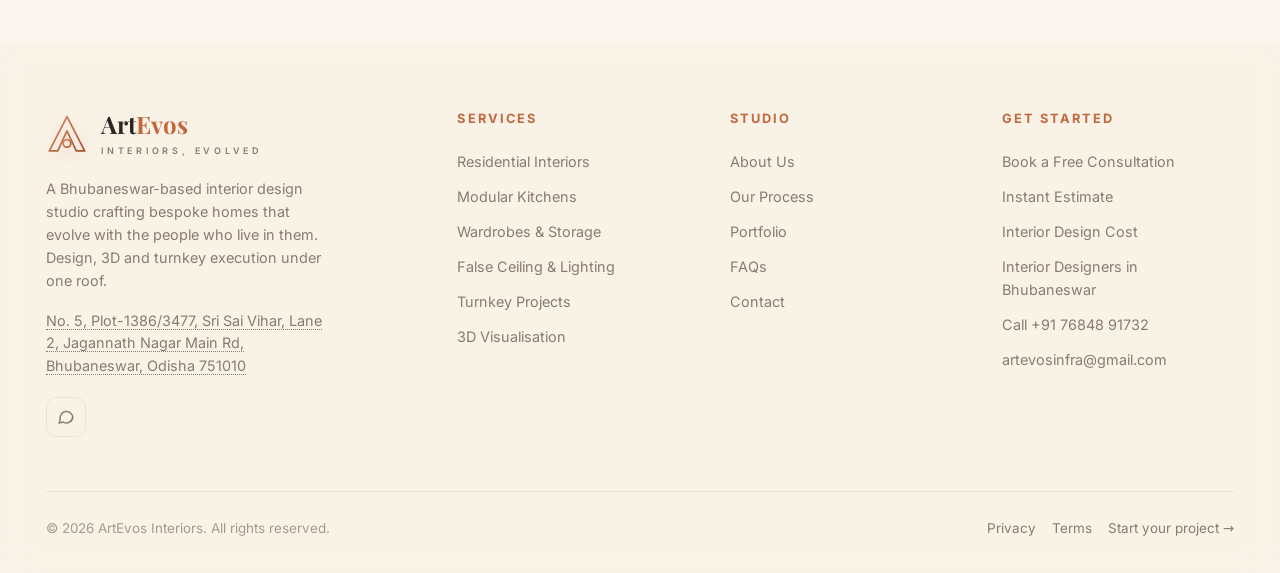
==== commit 8075529f: "Version CSS/JS URLs so browsers always load the latest styles after a deploy Co-Authored-By: Claude " ====
--- a/contact/index.html
+++ b/contact/index.html
@@ -39,7 +39,7 @@
 <meta name="format-detection" content="telephone=no">
 <link rel="preload" href="/assets/fonts/inter-var.woff2" as="font" type="font/woff2" crossorigin>
 <link rel="preload" href="/assets/fonts/playfair-var.woff2" as="font" type="font/woff2" crossorigin>
-<link rel="stylesheet" href="/assets/css/site.css">
+<link rel="stylesheet" href="/assets/css/site.css?v=36853ec254">
 <script type="application/ld+json">{"@context":"https://schema.org","@graph":[{"@type":["InteriorDesigner","LocalBusiness","HomeAndConstructionBusiness"],"@id":"https://artevosinfra.in/#studio","name":"ArtEvos Interiors","alternateName":"ArtEvos","url":"https://artevosinfra.in/","description":"Interior design studio in Bhubaneswar offering full-home residential design, modular kitchens, wardrobes, false ceiling and lighting, photoreal 3D visualisation and turnkey execution.","image":"https://artevosinfra.in/assets/img/og-artevos.jpg","logo":"https://artevosinfra.in/assets/img/icon-512.png","telephone":"+917684891732","email":"artevosinfra@gmail.com","priceRange":"₹₹","currenciesAccepted":"INR","address":{"@type":"PostalAddress","addressLocality":"Bhubaneswar","addressRegion":"Odisha","postalCode":"751010","addressCountry":"IN","streetAddress":"No. 5, Plot-1386/3477, Sri Sai Vihar, Lane 2, Jagannath Nagar Main Rd"},"geo":{"@type":"GeoCoordinates","latitude":"20.2985","longitude":"85.8575"},"openingHoursSpecification":[{"@type":"OpeningHoursSpecification","dayOfWeek":["Monday","Tuesday","Wednesday","Thursday","Friday","Saturday"],"opens":"09:00","closes":"20:00"}],"areaServed":[{"@type":"City","name":"Bhubaneswar"},{"@type":"City","name":"Cuttack"},{"@type":"City","name":"Puri"},{"@type":"State","name":"Odisha"}],"knowsLanguage":["en","hi","or"],"hasOfferCatalog":{"@type":"OfferCatalog","name":"Interior design services","itemListElement":[{"@type":"Offer","itemOffered":{"@type":"Service","name":"Residential Interiors","url":"https://artevosinfra.in/services/residential-interior-design/"}},{"@type":"Offer","itemOffered":{"@type":"Service","name":"Modular Kitchens","url":"https://artevosinfra.in/services/modular-kitchen-design/"}},{"@type":"Offer","itemOffered":{"@type":"Service","name":"Wardrobes & Storage","url":"https://artevosinfra.in/services/wardrobe-and-storage-design/"}},{"@type":"Offer","itemOffered":{"@type":"Service","name":"False Ceiling & Lighting","url":"https://artevosinfra.in/services/false-ceiling-and-lighting/"}},{"@type":"Offer","itemOffered":{"@type":"Service","name":"Turnkey Projects","url":"https://artevosinfra.in/services/turnkey-interior-projects/"}},{"@type":"Offer","itemOffered":{"@type":"Service","name":"3D Visualisation","url":"https://artevosinfra.in/services/3d-interior-visualisation/"}}]}},{"@type":"WebSite","@id":"https://artevosinfra.in/#website","url":"https://artevosinfra.in/","name":"ArtEvos Interiors","inLanguage":"en-IN","publisher":{"@id":"https://artevosinfra.in/#studio"}},{"@type":"BreadcrumbList","itemListElement":[{"@type":"ListItem","position":1,"name":"Home","item":"https://artevosinfra.in/"},{"@type":"ListItem","position":2,"name":"Contact"}]},{"@type":"ContactPage","url":"https://artevosinfra.in/contact/","about":{"@id":"https://artevosinfra.in/#studio"}}]}</script>
 </head>
 <body>
@@ -173,6 +173,6 @@
   <a href="/#booking" class="ma-book"><svg viewBox="0 0 24 24" fill="none" stroke="currentColor" stroke-width="2"><path d="M8 2v4M16 2v4M3 10h18M5 6h14a2 2 0 0 1 2 2v12a2 2 0 0 1-2 2H5a2 2 0 0 1-2-2V8a2 2 0 0 1 2-2z"/></svg>Book free visit</a>
 </nav>
 
-<script src="/assets/js/site.js" defer></script>
+<script src="/assets/js/site.js?v=36853ec254" defer></script>
 </body>
 </html>
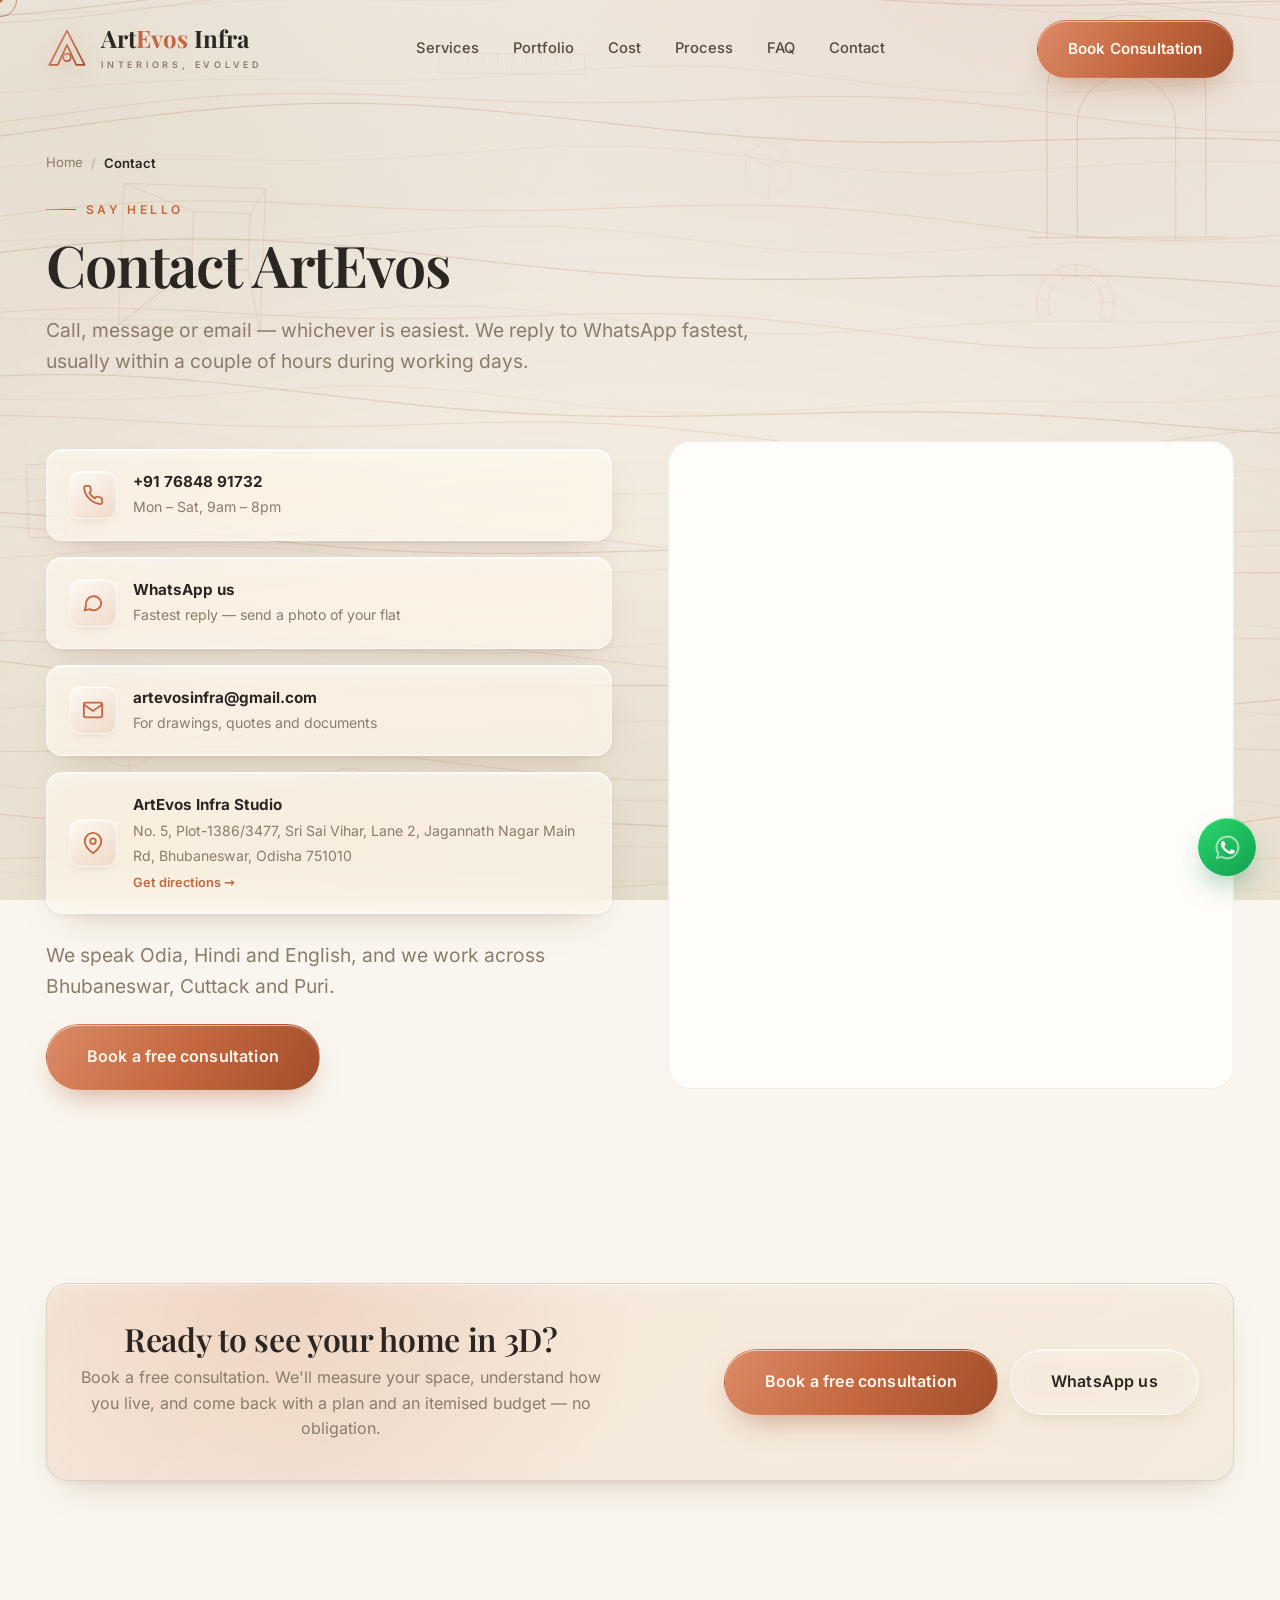
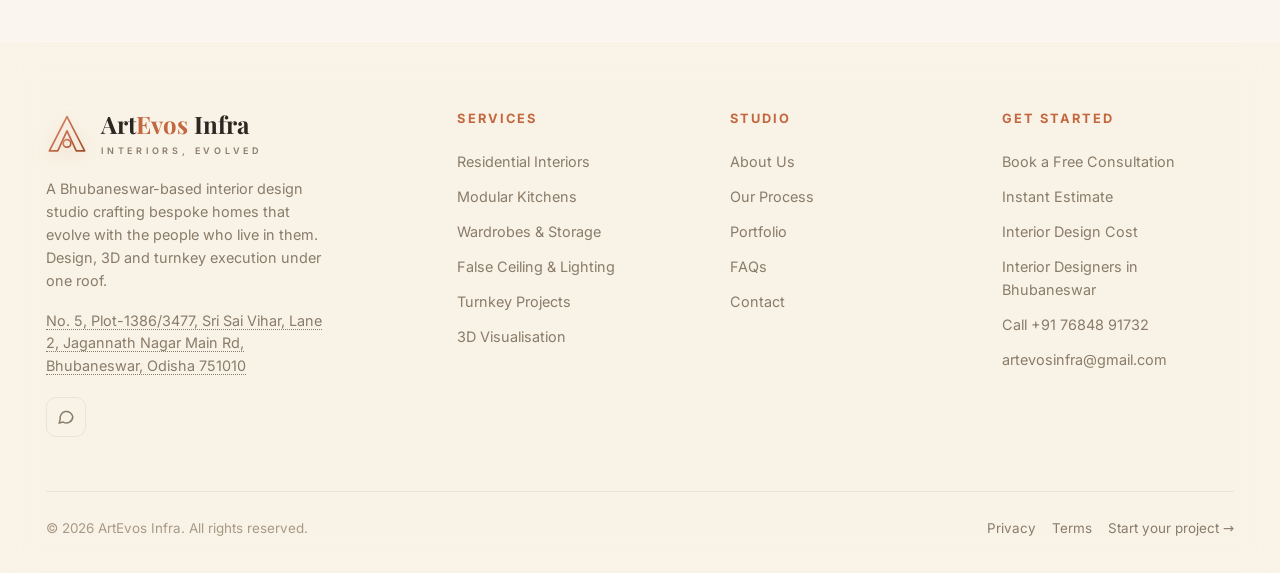
==== commit 821226c4: "Rebrand to ArtEvos Infra (logo, titles, schema, manifest) Co-Authored-By: Claude Opus 5.5 <noreply@a" ====
--- a/contact/index.html
+++ b/contact/index.html
@@ -3,31 +3,31 @@
 <head>
 <meta charset="UTF-8">
 <meta name="viewport" content="width=device-width, initial-scale=1, viewport-fit=cover">
-<meta http-equiv="Content-Security-Policy" content="default-src 'self'; base-uri 'none'; object-src 'none'; img-src 'self' data:; font-src 'self'; style-src 'self' 'unsafe-inline'; script-src 'self' 'sha256-mJLgMtq0BCSwbOQvt58d7NgwxtPIbVYGQH+AABQEmm8='; connect-src 'self' https:; frame-src https://www.openstreetmap.org; form-action 'self' https://wa.me; upgrade-insecure-requests;">
+<meta http-equiv="Content-Security-Policy" content="default-src 'self'; base-uri 'none'; object-src 'none'; img-src 'self' data:; font-src 'self'; style-src 'self' 'unsafe-inline'; script-src 'self' 'sha256-vThlEGnzhW+fieN99WHOUDFlzfoE88LylxT/THbdHos='; connect-src 'self' https:; frame-src https://www.openstreetmap.org; form-action 'self' https://wa.me; upgrade-insecure-requests;">
 <meta name="referrer" content="strict-origin-when-cross-origin">
 <title>Contact ArtEvos | Interior Designers in Bhubaneswar</title>
-<meta name="description" content="Call +91 76848 91732, WhatsApp or email artevosinfra@gmail.com. ArtEvos Interiors, Bhubaneswar — free consultation for home interiors.">
+<meta name="description" content="Call +91 76848 91732, WhatsApp or email artevosinfra@gmail.com. ArtEvos Infra, Bhubaneswar — free consultation for home interiors.">
 <link rel="canonical" href="https://artevosinfra.in/contact/">
 <meta name="robots" content="index,follow,max-image-preview:large,max-snippet:-1,max-video-preview:-1">
 <meta name="theme-color" content="#faf6ef">
-<meta name="author" content="ArtEvos Interiors">
+<meta name="author" content="ArtEvos Infra">
 <meta name="geo.region" content="IN-OR">
 <meta name="geo.placename" content="Bhubaneswar">
 <meta name="geo.position" content="20.2985;85.8575">
 <meta name="ICBM" content="20.2985, 85.8575">
 <meta property="og:type" content="website">
-<meta property="og:site_name" content="ArtEvos Interiors">
+<meta property="og:site_name" content="ArtEvos Infra">
 <meta property="og:locale" content="en_IN">
 <meta property="og:url" content="https://artevosinfra.in/contact/">
-<meta property="og:title" content="Contact ArtEvos Interiors">
-<meta property="og:description" content="Call +91 76848 91732, WhatsApp or email artevosinfra@gmail.com. ArtEvos Interiors, Bhubaneswar — free consultation for home interiors.">
+<meta property="og:title" content="Contact ArtEvos Infra">
+<meta property="og:description" content="Call +91 76848 91732, WhatsApp or email artevosinfra@gmail.com. ArtEvos Infra, Bhubaneswar — free consultation for home interiors.">
 <meta property="og:image" content="https://artevosinfra.in/assets/img/og-artevos.jpg">
 <meta property="og:image:width" content="1200">
 <meta property="og:image:height" content="630">
-<meta property="og:image:alt" content="ArtEvos Interiors — interior design in Bhubaneswar">
+<meta property="og:image:alt" content="ArtEvos Infra — interior design in Bhubaneswar">
 <meta name="twitter:card" content="summary_large_image">
-<meta name="twitter:title" content="Contact ArtEvos Interiors">
-<meta name="twitter:description" content="Call +91 76848 91732, WhatsApp or email artevosinfra@gmail.com. ArtEvos Interiors, Bhubaneswar — free consultation for home interiors.">
+<meta name="twitter:title" content="Contact ArtEvos Infra">
+<meta name="twitter:description" content="Call +91 76848 91732, WhatsApp or email artevosinfra@gmail.com. ArtEvos Infra, Bhubaneswar — free consultation for home interiors.">
 <meta name="twitter:image" content="https://artevosinfra.in/assets/img/og-artevos.jpg">
 <link rel="icon" href="/favicon.ico" sizes="32x32">
 <link rel="icon" href="/favicon.svg" type="image/svg+xml">
@@ -35,12 +35,12 @@
 <link rel="manifest" href="/manifest.webmanifest">
 <meta name="apple-mobile-web-app-capable" content="yes">
 <meta name="mobile-web-app-capable" content="yes">
-<meta name="apple-mobile-web-app-title" content="ArtEvos">
+<meta name="apple-mobile-web-app-title" content="ArtEvos Infra">
 <meta name="format-detection" content="telephone=no">
 <link rel="preload" href="/assets/fonts/inter-var.woff2" as="font" type="font/woff2" crossorigin>
 <link rel="preload" href="/assets/fonts/playfair-var.woff2" as="font" type="font/woff2" crossorigin>
-<link rel="stylesheet" href="/assets/css/site.css?v=36853ec254">
-<script type="application/ld+json">{"@context":"https://schema.org","@graph":[{"@type":["InteriorDesigner","LocalBusiness","HomeAndConstructionBusiness"],"@id":"https://artevosinfra.in/#studio","name":"ArtEvos Interiors","alternateName":"ArtEvos","url":"https://artevosinfra.in/","description":"Interior design studio in Bhubaneswar offering full-home residential design, modular kitchens, wardrobes, false ceiling and lighting, photoreal 3D visualisation and turnkey execution.","image":"https://artevosinfra.in/assets/img/og-artevos.jpg","logo":"https://artevosinfra.in/assets/img/icon-512.png","telephone":"+917684891732","email":"artevosinfra@gmail.com","priceRange":"₹₹","currenciesAccepted":"INR","address":{"@type":"PostalAddress","addressLocality":"Bhubaneswar","addressRegion":"Odisha","postalCode":"751010","addressCountry":"IN","streetAddress":"No. 5, Plot-1386/3477, Sri Sai Vihar, Lane 2, Jagannath Nagar Main Rd"},"geo":{"@type":"GeoCoordinates","latitude":"20.2985","longitude":"85.8575"},"openingHoursSpecification":[{"@type":"OpeningHoursSpecification","dayOfWeek":["Monday","Tuesday","Wednesday","Thursday","Friday","Saturday"],"opens":"09:00","closes":"20:00"}],"areaServed":[{"@type":"City","name":"Bhubaneswar"},{"@type":"City","name":"Cuttack"},{"@type":"City","name":"Puri"},{"@type":"State","name":"Odisha"}],"knowsLanguage":["en","hi","or"],"hasOfferCatalog":{"@type":"OfferCatalog","name":"Interior design services","itemListElement":[{"@type":"Offer","itemOffered":{"@type":"Service","name":"Residential Interiors","url":"https://artevosinfra.in/services/residential-interior-design/"}},{"@type":"Offer","itemOffered":{"@type":"Service","name":"Modular Kitchens","url":"https://artevosinfra.in/services/modular-kitchen-design/"}},{"@type":"Offer","itemOffered":{"@type":"Service","name":"Wardrobes & Storage","url":"https://artevosinfra.in/services/wardrobe-and-storage-design/"}},{"@type":"Offer","itemOffered":{"@type":"Service","name":"False Ceiling & Lighting","url":"https://artevosinfra.in/services/false-ceiling-and-lighting/"}},{"@type":"Offer","itemOffered":{"@type":"Service","name":"Turnkey Projects","url":"https://artevosinfra.in/services/turnkey-interior-projects/"}},{"@type":"Offer","itemOffered":{"@type":"Service","name":"3D Visualisation","url":"https://artevosinfra.in/services/3d-interior-visualisation/"}}]}},{"@type":"WebSite","@id":"https://artevosinfra.in/#website","url":"https://artevosinfra.in/","name":"ArtEvos Interiors","inLanguage":"en-IN","publisher":{"@id":"https://artevosinfra.in/#studio"}},{"@type":"BreadcrumbList","itemListElement":[{"@type":"ListItem","position":1,"name":"Home","item":"https://artevosinfra.in/"},{"@type":"ListItem","position":2,"name":"Contact"}]},{"@type":"ContactPage","url":"https://artevosinfra.in/contact/","about":{"@id":"https://artevosinfra.in/#studio"}}]}</script>
+<link rel="stylesheet" href="/assets/css/site.css?v=0920024994">
+<script type="application/ld+json">{"@context":"https://schema.org","@graph":[{"@type":["InteriorDesigner","LocalBusiness","HomeAndConstructionBusiness"],"@id":"https://artevosinfra.in/#studio","name":"ArtEvos Infra","alternateName":"ArtEvos Infra","url":"https://artevosinfra.in/","description":"Interior design studio in Bhubaneswar offering full-home residential design, modular kitchens, wardrobes, false ceiling and lighting, photoreal 3D visualisation and turnkey execution.","image":"https://artevosinfra.in/assets/img/og-artevos.jpg","logo":"https://artevosinfra.in/assets/img/icon-512.png","telephone":"+917684891732","email":"artevosinfra@gmail.com","priceRange":"₹₹","currenciesAccepted":"INR","address":{"@type":"PostalAddress","addressLocality":"Bhubaneswar","addressRegion":"Odisha","postalCode":"751010","addressCountry":"IN","streetAddress":"No. 5, Plot-1386/3477, Sri Sai Vihar, Lane 2, Jagannath Nagar Main Rd"},"geo":{"@type":"GeoCoordinates","latitude":"20.2985","longitude":"85.8575"},"openingHoursSpecification":[{"@type":"OpeningHoursSpecification","dayOfWeek":["Monday","Tuesday","Wednesday","Thursday","Friday","Saturday"],"opens":"09:00","closes":"20:00"}],"areaServed":[{"@type":"City","name":"Bhubaneswar"},{"@type":"City","name":"Cuttack"},{"@type":"City","name":"Puri"},{"@type":"State","name":"Odisha"}],"knowsLanguage":["en","hi","or"],"hasOfferCatalog":{"@type":"OfferCatalog","name":"Interior design services","itemListElement":[{"@type":"Offer","itemOffered":{"@type":"Service","name":"Residential Interiors","url":"https://artevosinfra.in/services/residential-interior-design/"}},{"@type":"Offer","itemOffered":{"@type":"Service","name":"Modular Kitchens","url":"https://artevosinfra.in/services/modular-kitchen-design/"}},{"@type":"Offer","itemOffered":{"@type":"Service","name":"Wardrobes & Storage","url":"https://artevosinfra.in/services/wardrobe-and-storage-design/"}},{"@type":"Offer","itemOffered":{"@type":"Service","name":"False Ceiling & Lighting","url":"https://artevosinfra.in/services/false-ceiling-and-lighting/"}},{"@type":"Offer","itemOffered":{"@type":"Service","name":"Turnkey Projects","url":"https://artevosinfra.in/services/turnkey-interior-projects/"}},{"@type":"Offer","itemOffered":{"@type":"Service","name":"3D Visualisation","url":"https://artevosinfra.in/services/3d-interior-visualisation/"}}]}},{"@type":"WebSite","@id":"https://artevosinfra.in/#website","url":"https://artevosinfra.in/","name":"ArtEvos Infra","inLanguage":"en-IN","publisher":{"@id":"https://artevosinfra.in/#studio"}},{"@type":"BreadcrumbList","itemListElement":[{"@type":"ListItem","position":1,"name":"Home","item":"https://artevosinfra.in/"},{"@type":"ListItem","position":2,"name":"Contact"}]},{"@type":"ContactPage","url":"https://artevosinfra.in/contact/","about":{"@id":"https://artevosinfra.in/#studio"}}]}</script>
 </head>
 <body>
 <a class="skip-link" href="#main">Skip to content</a>
@@ -64,9 +64,9 @@
 
 <header class="nav" id="nav">
   <div class="container nav-inner">
-    <a href="/" class="brand" aria-label="ArtEvos Interiors — home">
+    <a href="/" class="brand" aria-label="ArtEvos Infra — home">
       <svg class="mono" viewBox="0 0 100 100" fill="none" aria-hidden="true"><defs><linearGradient id="blg" x1="0" y1="0" x2="1" y2="1"><stop offset="0" stop-color="#dc8a67"/><stop offset="1" stop-color="#a24e2b"/></linearGradient></defs><path d="M50 6 L92 88 H72 L50 40 L28 88 H8 Z" stroke="url(#blg)" stroke-width="4" stroke-linejoin="round"/><circle cx="50" cy="70" r="9" stroke="url(#blg)" stroke-width="4"/></svg>
-      <span><span class="brand-name">Art<b>Evos</b></span><span class="brand-sub">Interiors, Evolved</span></span>
+      <span><span class="brand-name">Art<b>Evos</b><span class="brand-infra">&nbsp;Infra</span></span><span class="brand-sub">Interiors, Evolved</span></span>
     </a>
     <nav class="nav-links" aria-label="Primary"><a href="/#services">Services</a><a href="/#portfolio">Portfolio</a><a href="/interior-design-cost-in-bhubaneswar/">Cost</a><a href="/#process">Process</a><a href="/#faq">FAQ</a><a href="/contact/">Contact</a></nav>
     <div class="nav-cta">
@@ -98,7 +98,7 @@
         <a class="contact-card" href="tel:+917684891732"><span class="ci"><svg width="22" height="22" viewBox="0 0 24 24" fill="none" stroke="currentColor" stroke-width="2"><path d="M22 16.9v3a2 2 0 0 1-2.2 2 19.8 19.8 0 0 1-8.6-3 19.5 19.5 0 0 1-6-6 19.8 19.8 0 0 1-3-8.6A2 2 0 0 1 4.1 2h3a2 2 0 0 1 2 1.7c.1.9.3 1.8.6 2.6a2 2 0 0 1-.5 2.1L8 9.6a16 16 0 0 0 6 6l1.2-1.2a2 2 0 0 1 2.1-.5c.8.3 1.7.5 2.6.6a2 2 0 0 1 1.7 2z"/></svg></span><div><b>+91 76848 91732</b><span>Mon &ndash; Sat, 9am &ndash; 8pm</span></div></a>
         <a class="contact-card" href="https://wa.me/917656850169" target="_blank" rel="noopener noreferrer"><span class="ci"><svg width="22" height="22" viewBox="0 0 24 24" fill="none" stroke="currentColor" stroke-width="2"><path d="M21 11.5a8.4 8.4 0 0 1-12.7 7.2L3 20l1.3-5.2A8.4 8.4 0 1 1 21 11.5z"/></svg></span><div><b>WhatsApp us</b><span>Fastest reply &mdash; send a photo of your flat</span></div></a>
         <a class="contact-card" href="mailto:artevosinfra@gmail.com"><span class="ci"><svg width="22" height="22" viewBox="0 0 24 24" fill="none" stroke="currentColor" stroke-width="2"><rect x="2" y="4" width="20" height="16" rx="2"/><path d="M22 6l-10 7L2 6"/></svg></span><div><b>artevosinfra@gmail.com</b><span>For drawings, quotes and documents</span></div></a>
-        <a class="contact-card" href="https://www.google.com/maps/search/?api=1&query=ArtEvos%20Interiors%2C%20No.%205%2C%20Plot-1386/3477%2C%20Sri%20Sai%20Vihar%2C%20Lane%202%2C%20Jagannath%20Nagar%20Main%20Rd%2C%20Bhubaneswar%2C%20Odisha%20751010" target="_blank" rel="noopener noreferrer"><span class="ci"><svg width="22" height="22" viewBox="0 0 24 24" fill="none" stroke="currentColor" stroke-width="2"><path d="M21 10c0 7-9 13-9 13s-9-6-9-13a9 9 0 0 1 18 0z"/><circle cx="12" cy="10" r="3"/></svg></span><div><b>ArtEvos Design Studio</b><span>No. 5, Plot-1386/3477, Sri Sai Vihar, Lane 2, Jagannath Nagar Main Rd, Bhubaneswar, Odisha 751010</span><span class="dir-link">Get directions &rarr;</span></div></a>
+        <a class="contact-card" href="https://www.google.com/maps/search/?api=1&query=ArtEvos%20Infra%2C%20No.%205%2C%20Plot-1386/3477%2C%20Sri%20Sai%20Vihar%2C%20Lane%202%2C%20Jagannath%20Nagar%20Main%20Rd%2C%20Bhubaneswar%2C%20Odisha%20751010" target="_blank" rel="noopener noreferrer"><span class="ci"><svg width="22" height="22" viewBox="0 0 24 24" fill="none" stroke="currentColor" stroke-width="2"><path d="M21 10c0 7-9 13-9 13s-9-6-9-13a9 9 0 0 1 18 0z"/><circle cx="12" cy="10" r="3"/></svg></span><div><b>ArtEvos Infra Studio</b><span>No. 5, Plot-1386/3477, Sri Sai Vihar, Lane 2, Jagannath Nagar Main Rd, Bhubaneswar, Odisha 751010</span><span class="dir-link">Get directions &rarr;</span></div></a>
       </div>
       <p class="lead" style="margin-top:26px">We speak Odia, Hindi and English, and we work across Bhubaneswar, Cuttack and Puri.</p>
       <div class="hero-actions" style="margin-top:22px">
@@ -123,10 +123,10 @@
       <div class="foot-brand">
         <a href="/" class="brand">
           <svg class="mono" viewBox="0 0 100 100" fill="none" aria-hidden="true"><defs><linearGradient id="flg" x1="0" y1="0" x2="1" y2="1"><stop offset="0" stop-color="#dc8a67"/><stop offset="1" stop-color="#a24e2b"/></linearGradient></defs><path d="M50 6 L92 88 H72 L50 40 L28 88 H8 Z" stroke="url(#flg)" stroke-width="4" stroke-linejoin="round"/><circle cx="50" cy="70" r="9" stroke="url(#flg)" stroke-width="4"/></svg>
-          <span><span class="brand-name">Art<b>Evos</b></span><span class="brand-sub">Interiors, Evolved</span></span>
+          <span><span class="brand-name">Art<b>Evos</b><span class="brand-infra">&nbsp;Infra</span></span><span class="brand-sub">Interiors, Evolved</span></span>
         </a>
         <p>A Bhubaneswar-based interior design studio crafting bespoke homes that evolve with the people who live in them. Design, 3D and turnkey execution under one roof.</p>
-        <p class="foot-addr"><a href="https://www.google.com/maps/search/?api=1&amp;query=ArtEvos%20Interiors%2C%20No.%205%2C%20Plot-1386/3477%2C%20Sri%20Sai%20Vihar%2C%20Lane%202%2C%20Jagannath%20Nagar%20Main%20Rd%2C%20Bhubaneswar%2C%20Odisha%20751010" target="_blank" rel="noopener noreferrer">No. 5, Plot-1386/3477, Sri Sai Vihar, Lane 2, Jagannath Nagar Main Rd, Bhubaneswar, Odisha 751010</a></p>
+        <p class="foot-addr"><a href="https://www.google.com/maps/search/?api=1&amp;query=ArtEvos%20Infra%2C%20No.%205%2C%20Plot-1386/3477%2C%20Sri%20Sai%20Vihar%2C%20Lane%202%2C%20Jagannath%20Nagar%20Main%20Rd%2C%20Bhubaneswar%2C%20Odisha%20751010" target="_blank" rel="noopener noreferrer">No. 5, Plot-1386/3477, Sri Sai Vihar, Lane 2, Jagannath Nagar Main Rd, Bhubaneswar, Odisha 751010</a></p>
         <div class="socials"><a href="https://wa.me/917656850169" target="_blank" rel="noopener noreferrer" aria-label="Chat with ArtEvos on WhatsApp"><svg width="18" height="18" viewBox="0 0 24 24" fill="none" stroke="currentColor" stroke-width="2"><path d="M21 11.5a8.4 8.4 0 0 1-12.7 7.2L3 20l1.3-5.2A8.4 8.4 0 1 1 21 11.5z"/></svg></a></div>
       </div>
       <div class="foot-col">
@@ -152,13 +152,13 @@
       </div>
     </div>
     <div class="foot-bottom">
-      <span>&copy; 2026 ArtEvos Interiors. All rights reserved.</span>
+      <span>&copy; 2026 ArtEvos Infra. All rights reserved.</span>
       <span class="foot-legal"><a href="/privacy/">Privacy</a><a href="/terms/">Terms</a><a href="/#booking">Start your project &rarr;</a></span>
     </div>
   </div>
 </footer>
 
-<a class="wa-fab" id="waFab" href="https://wa.me/917656850169" target="_blank" rel="noopener noreferrer" aria-label="Chat with ArtEvos on WhatsApp">
+<a class="wa-fab" id="waFab" href="https://wa.me/917656850169" target="_blank" rel="noopener noreferrer" aria-label="Chat with ArtEvos Infra on WhatsApp">
   <span class="wa-ic"><svg viewBox="0 0 24 24" fill="currentColor" aria-hidden="true"><path d="M17.5 14.4c-.3-.15-1.7-.84-1.96-.94-.26-.1-.45-.15-.64.15-.19.29-.74.94-.9 1.13-.17.19-.33.21-.62.07-.29-.15-1.22-.45-2.33-1.44-.86-.77-1.44-1.72-1.6-2-.17-.29-.02-.45.13-.6.13-.13.29-.33.43-.5.15-.17.19-.29.29-.48.1-.19.05-.36-.02-.5-.07-.15-.64-1.55-.88-2.12-.23-.56-.47-.48-.64-.49l-.55-.01c-.19 0-.5.07-.76.36-.26.29-1 .98-1 2.38s1.02 2.76 1.17 2.95c.15.19 2.02 3.08 4.9 4.32.68.29 1.22.47 1.63.6.69.22 1.31.19 1.8.11.55-.08 1.7-.69 1.94-1.36.24-.67.24-1.24.17-1.36-.07-.12-.26-.19-.55-.34z"/><path d="M12 2a9.9 9.9 0 0 0-8.4 15.2L2 22l4.9-1.6A9.9 9.9 0 1 0 12 2zm0 18.1c-1.5 0-3-.4-4.3-1.16l-.3-.18-2.9.95.95-2.83-.2-.32A8.1 8.1 0 1 1 12 20.1z" opacity=".55"/></svg></span>
   <span class="wa-lb">Chat with us</span>
 </a>
@@ -173,6 +173,6 @@
   <a href="/#booking" class="ma-book"><svg viewBox="0 0 24 24" fill="none" stroke="currentColor" stroke-width="2"><path d="M8 2v4M16 2v4M3 10h18M5 6h14a2 2 0 0 1 2 2v12a2 2 0 0 1-2 2H5a2 2 0 0 1-2-2V8a2 2 0 0 1 2-2z"/></svg>Book free visit</a>
 </nav>
 
-<script src="/assets/js/site.js?v=36853ec254" defer></script>
+<script src="/assets/js/site.js?v=0920024994" defer></script>
 </body>
 </html>
--- a/assets/css/site.css
+++ b/assets/css/site.css
@@ -1182,3 +1182,8 @@
 a.contact-card{text-decoration:none;color:inherit}
 .foot-addr{font-size:.86rem;line-height:1.55;margin-top:10px}
 .foot-addr a{color:inherit;text-decoration:none;border-bottom:1px dotted currentColor}
+
+/* ArtEvos Infra wordmark (Oct 2026): "Infra" in the same ink as "Art" */
+.brand-name .brand-infra{color:inherit;font-weight:700}
+@media(max-width:400px){.brand-name{font-size:1.28rem}.brand-sub{letter-spacing:.22em}}
+@media(max-width:340px){.brand-name{font-size:1.14rem}}
